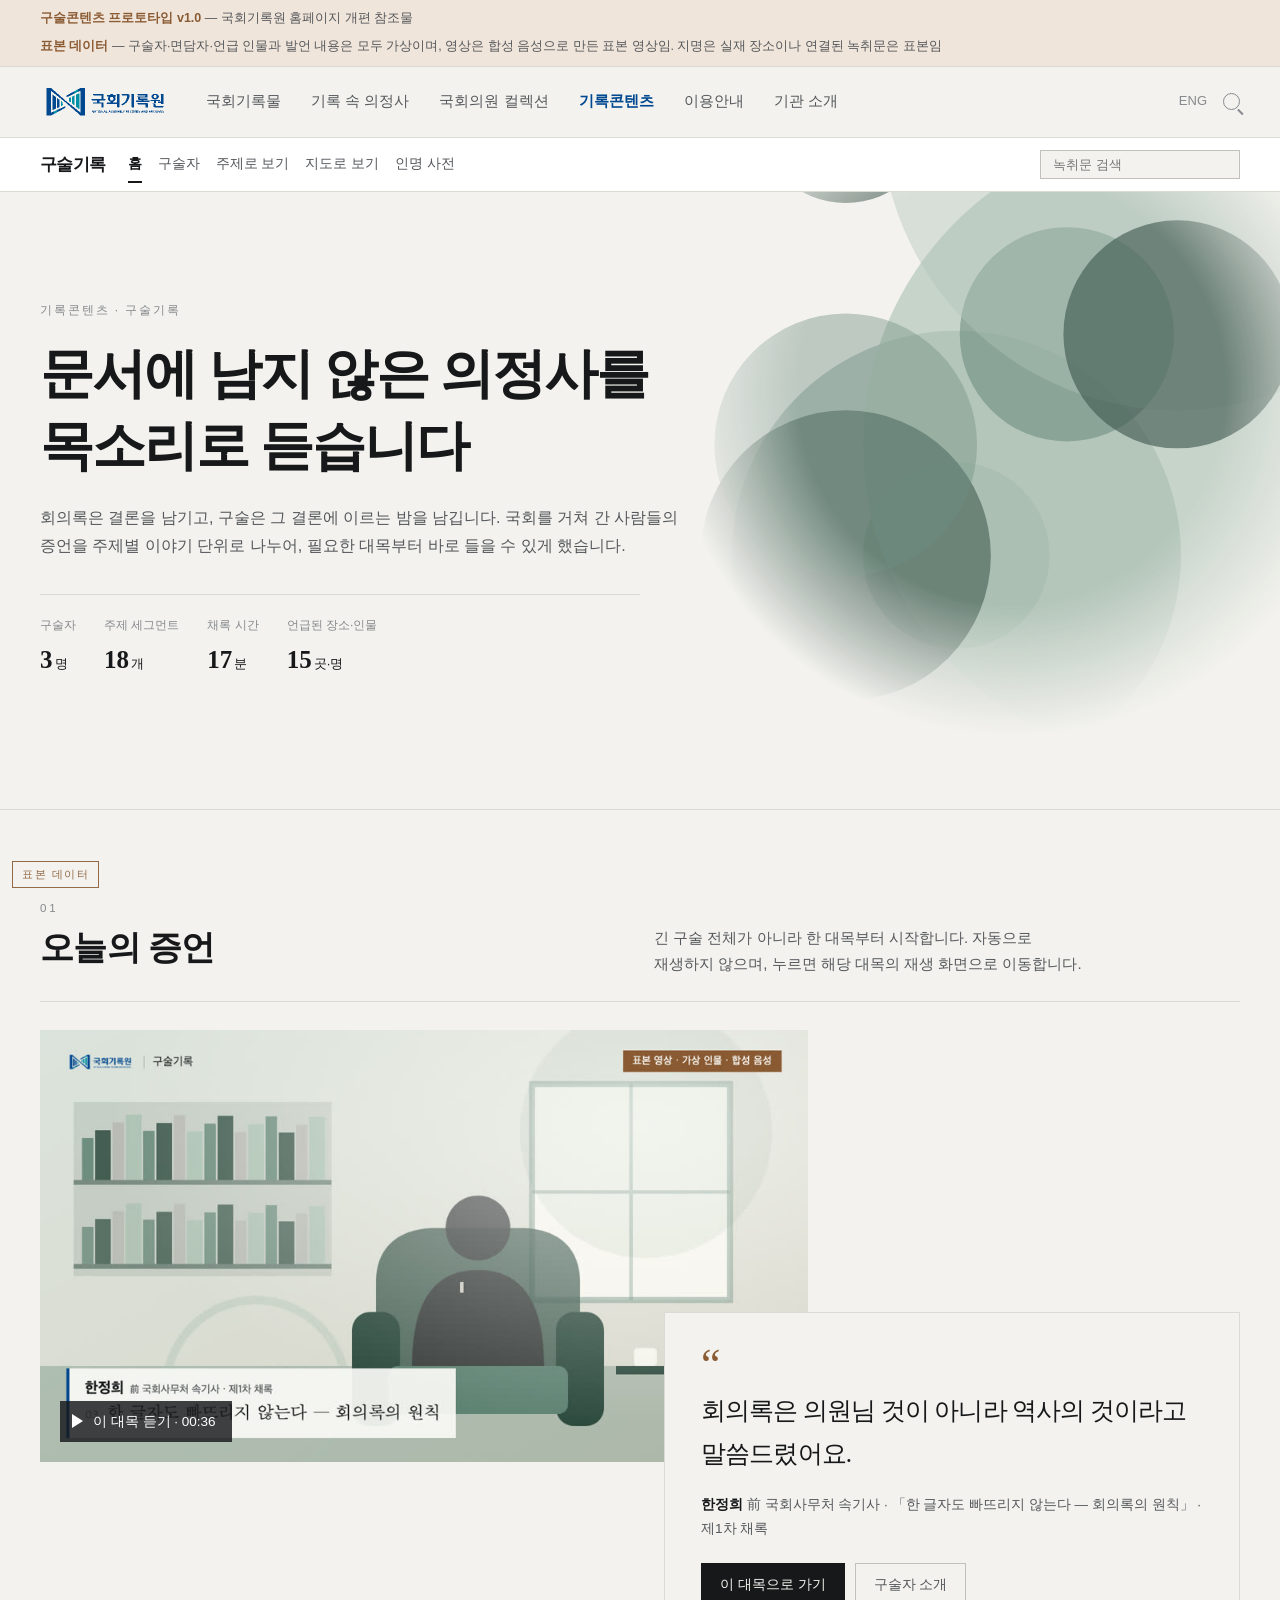
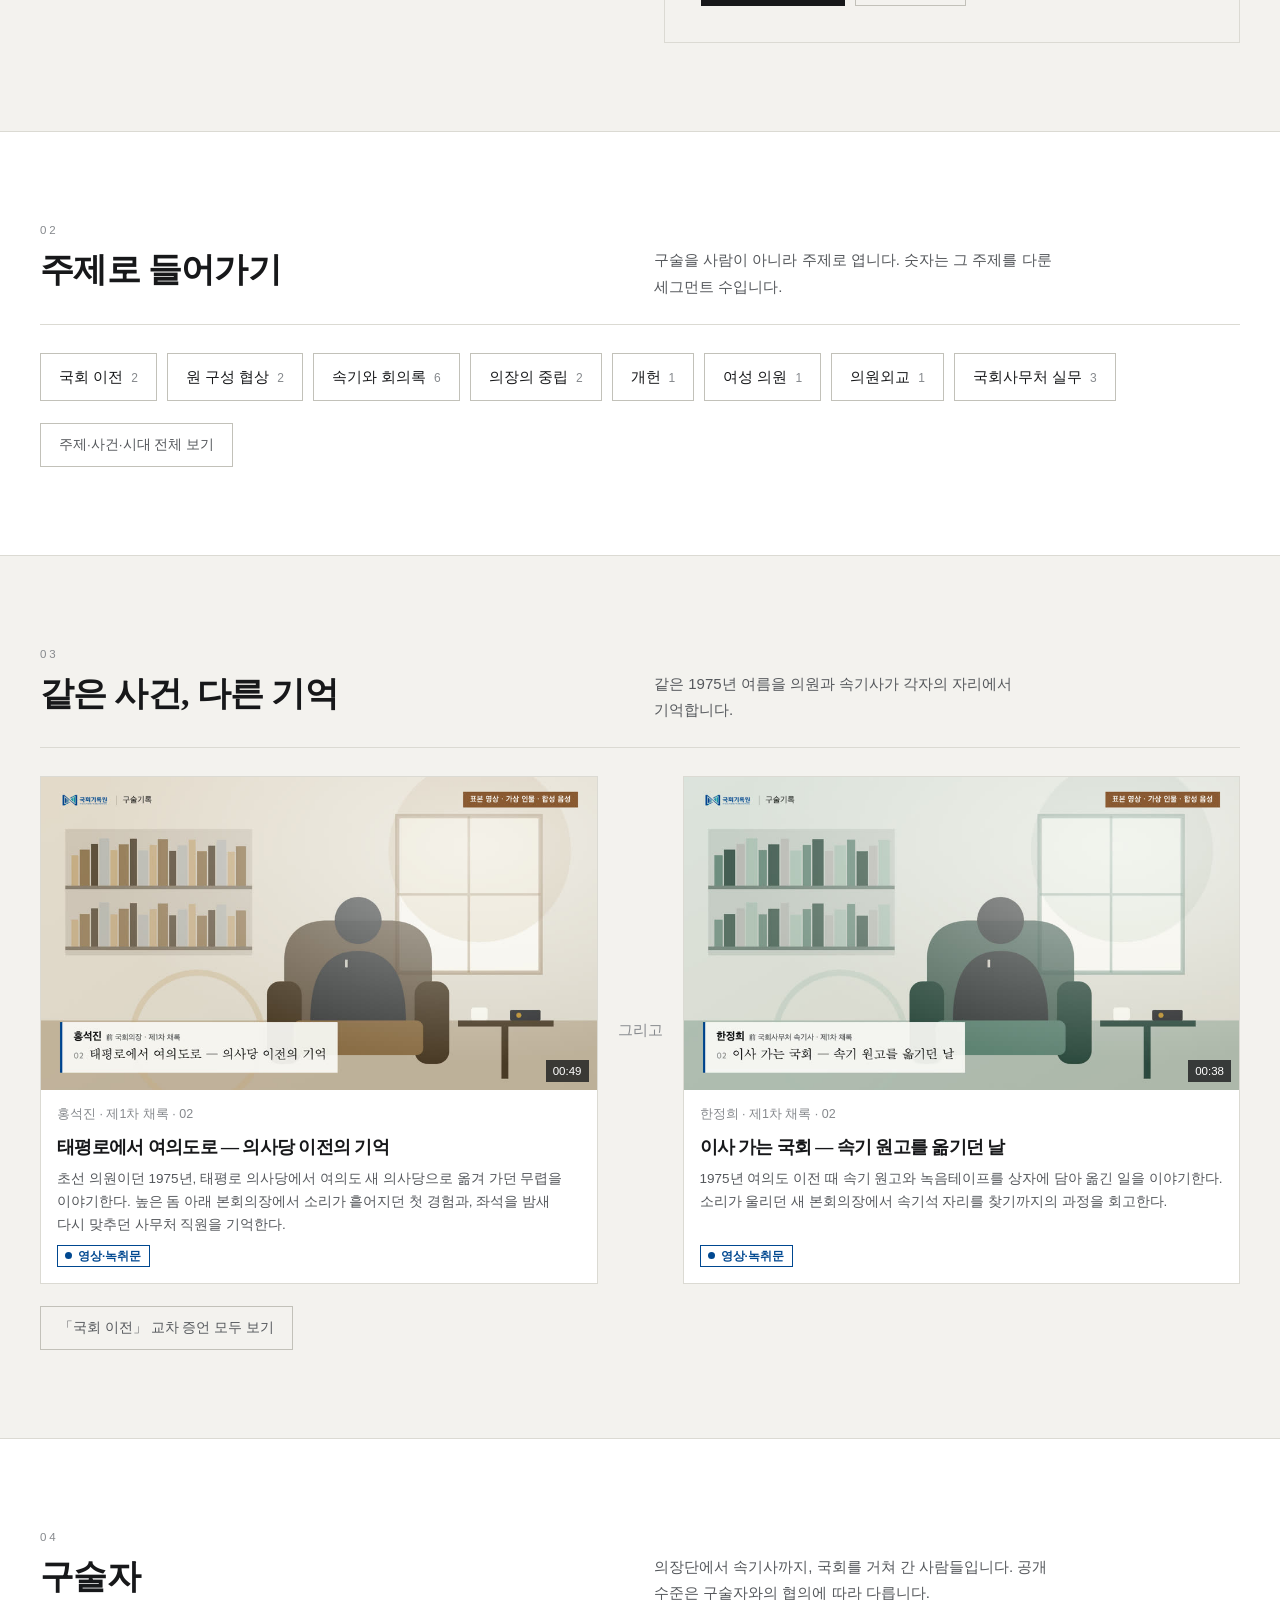
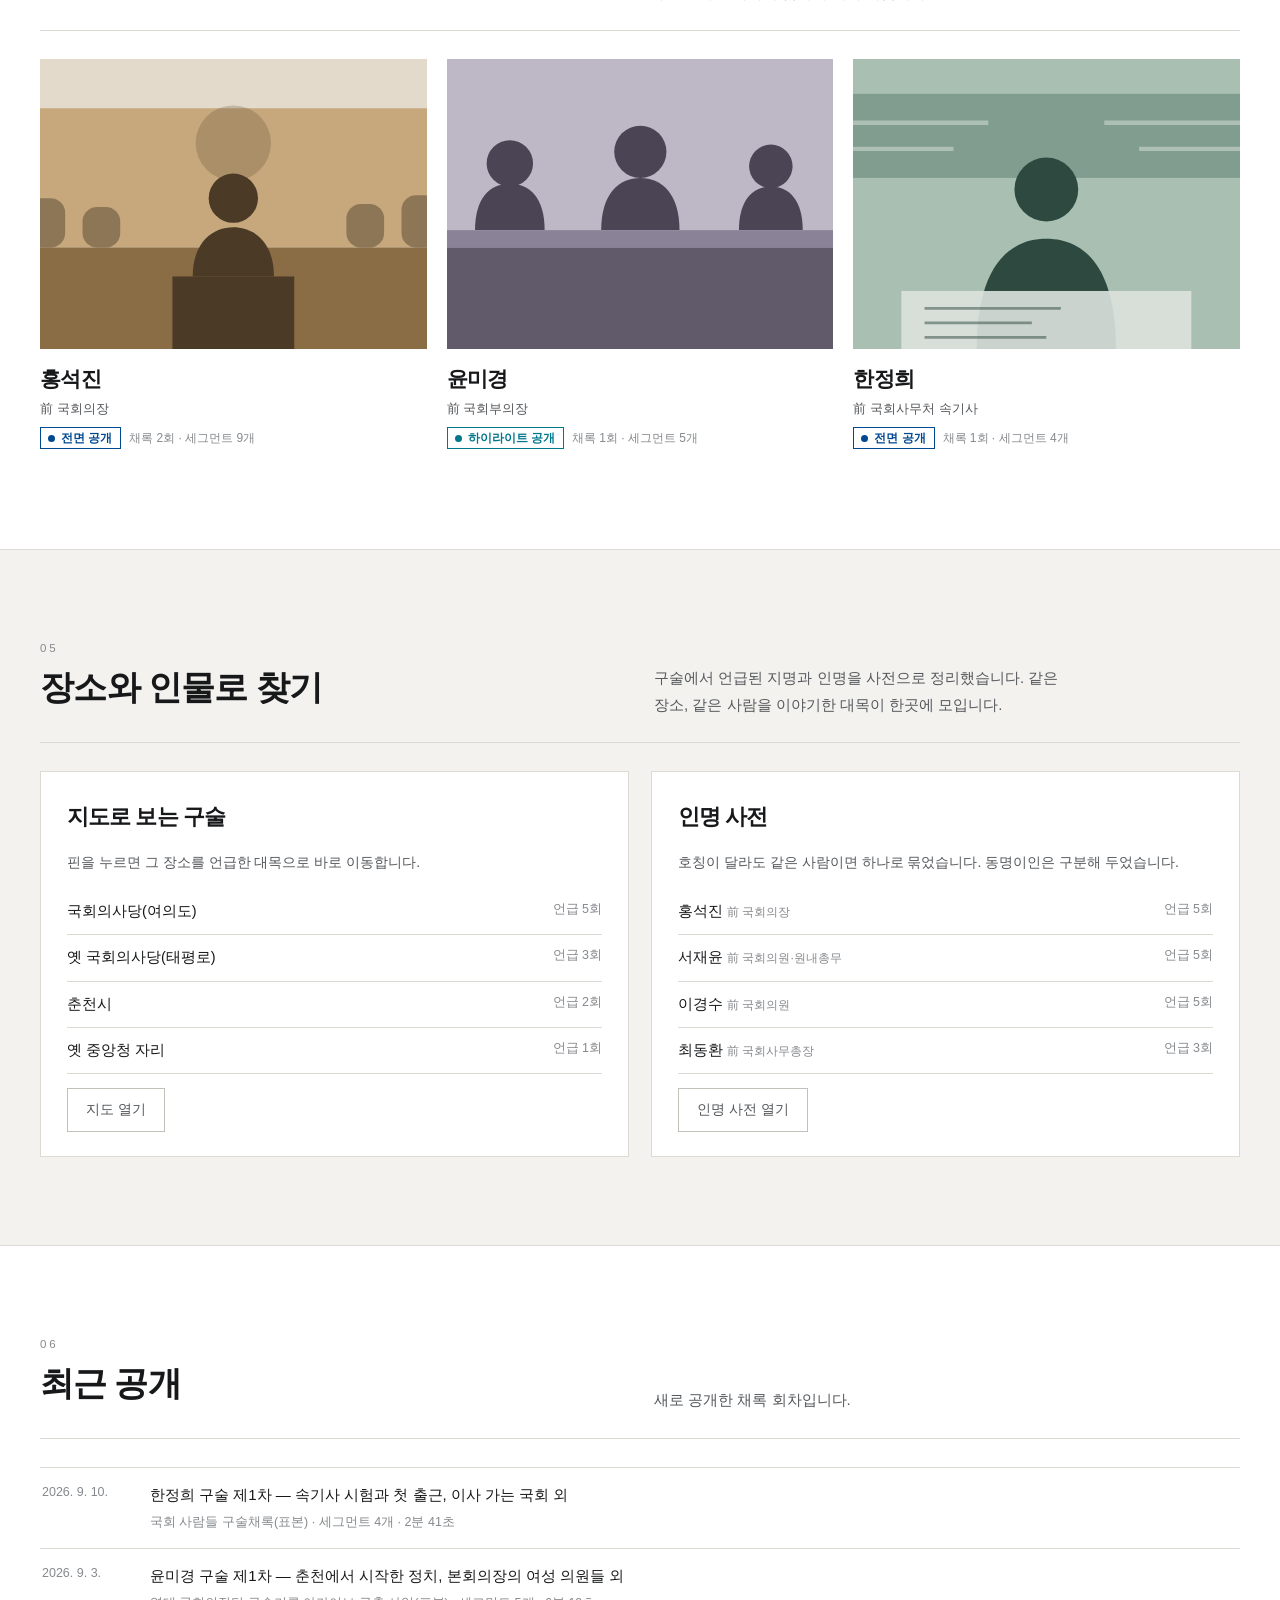
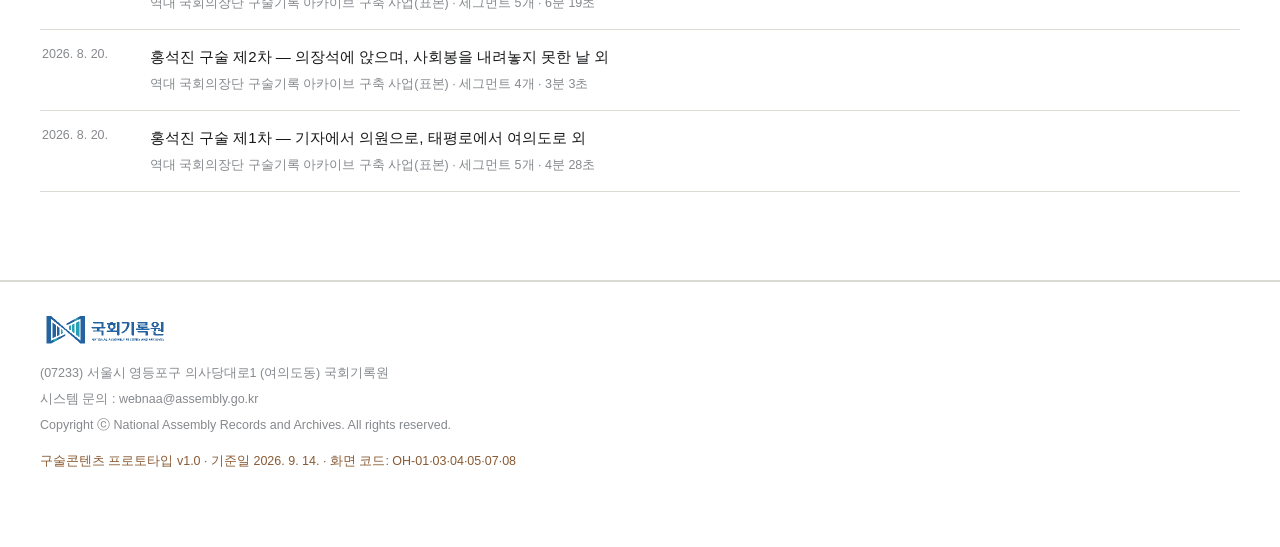
==== index.html @ 632be3e9 "구술기록 서비스 개편 프로토타입 1단계 - OH-01·03·04·05·07·08 화면, 표본 데이터(가상 구술자 3인), 합성 음성 표본 영상 - 지명·인명 사전과 세그먼트 연결," ====
<!doctype html>
<html lang="ko">
<head>
<meta charset="utf-8">
<meta name="viewport" content="width=device-width,initial-scale=1">
<meta name="robots" content="noindex,nofollow,noarchive">
<meta name="googlebot" content="noindex,nofollow">
<title>구술기록 — 국회기록원 (프로토타입)</title>
<meta name="description" content="국회기록원 구술기록 서비스 개편 프로토타입. 주제 세그먼트 단위 재생, 타임코드 동기 녹취문, 지명·인명 사전 연결">
<link rel="icon" href="data:image/svg+xml,%3Csvg xmlns='http://www.w3.org/2000/svg' viewBox='0 0 16 16'%3E%3Ccircle cx='8' cy='8' r='7' fill='%23004890'/%3E%3C/svg%3E">
<link rel="stylesheet" href="assets/app.css">
<script src="config.js"></script>
<script src="assets/app.js" defer></script>
</head>
<body>
<a class="skip" href="#main">본문 바로가기</a>

<div class="notice" id="notice"></div>

<header class="site">
  <div class="wrap">
    <a class="brand" href="#/" aria-label="국회기록원 구술기록 홈"></a>
    <nav class="nav" aria-label="주요 메뉴">
      <div class="m"><button type="button">국회기록물</button>
        <div class="mega"><p class="d">대한민국 의정사의 흐름과 민주주의 발전을 보여주는 국회의 기록유산</p>
          <ul><li><a href="#/">일반문서</a></li><li><a href="#/">국회간행물</a></li><li><a href="#/">국회특별위원회 기록</a></li></ul></div></div>
      <div class="m"><button type="button">기록 속 의정사</button>
        <div class="mega"><p class="d">의회 민주주의 발전과 함께한 국회의 여정</p>
          <ul><li><a href="#/">국회연표</a></li><li><a href="#/">임시의정원</a></li></ul></div></div>
      <div class="m"><button type="button">국회의원 컬렉션</button>
        <div class="mega"><p class="d">한 사람이 남긴 기록으로 읽는 의정활동</p>
          <ul><li><a href="#/">제22대 국회의원</a></li><li><a href="#/">의장단 컬렉션</a></li><li><a href="#/">기록물 기증 안내</a></li></ul></div></div>
      <div class="m"><button type="button" aria-current="true">기록콘텐츠</button>
        <div class="mega"><p class="d">다양한 주제와 유형의 컬렉션으로 살펴보는 의정사</p>
          <ul><li><a href="#/">구술기록<span class="new">개편</span></a></li><li><a href="#/">국회의장 선물</a></li><li><a href="#/">기록물 큐레이션</a></li><li><a href="#/">디지털 전시</a></li></ul></div></div>
      <div class="m"><button type="button">이용안내</button>
        <div class="mega"><p class="d">국회기록의 이용을 위한 열린 기록 서비스</p>
          <ul><li><a href="#/">기록물 열람</a></li><li><a href="#/">기록물 기증</a></li><li><a href="#/">정보공개</a></li></ul></div></div>
      <div class="m"><button type="button">기관 소개</button>
        <div class="mega"><p class="d">대한민국 의정사가 살아 숨쉬는 곳</p>
          <ul><li><a href="#/">기관 소개</a></li><li><a href="#/">소식</a></li></ul></div></div>
    </nav>
    <div class="right"><span>ENG</span><span class="sch" role="img" aria-label="통합검색"></span></div>
  </div>
</header>

<nav class="ohnav" aria-label="구술기록 메뉴">
  <div class="wrap">
    <a class="ohname" href="#/">구술기록</a>
    <ul>
      <li><a href="#/" data-nav="home">홈</a></li>
      <li><a href="#/narrators" data-nav="narrators">구술자</a></li>
      <li><a href="#/explore" data-nav="explore">주제로 보기</a></li>
      <li><a href="#/map" data-nav="map">지도로 보기</a></li>
      <li><a href="#/persons" data-nav="persons">인명 사전</a></li>
      <li class="m-only"><a href="#/search" data-nav="search">검색</a></li>
    </ul>
    <form class="ohsearch" id="topsearch" role="search">
      <label class="sr" for="topq">녹취문 전문검색</label>
      <input id="topq" type="search" placeholder="녹취문 검색" autocomplete="off">
    </form>
  </div>
</nav>

<main id="main" tabindex="-1"><p class="loading">불러오는 중…</p></main>

<footer class="foot" id="foot"></footer>

<div class="sample-mark" aria-hidden="true">표본 데이터</div>
<div class="card-pop" id="pop" role="dialog" aria-modal="false" aria-labelledby="pop-title" hidden></div>
<div class="toast" id="toast" role="status" aria-live="polite"></div>
</body>
</html>
---- assets/app.css ----
/* 구술기록 프로토타입 — 디자인 토큰은 1차 홈페이지 개편 프로토타입(v2.1)과 같은 값을 씀 */
:root{
  --font-sans:"Pretendard","Apple SD Gothic Neo",-apple-system,BlinkMacSystemFont,
    "Malgun Gothic","맑은 고딕","Noto Sans KR","Nanum Gothic","Helvetica Neue",Arial,sans-serif;
  --font-serif:"AppleMyungjo","Apple SD Gothic Neo","Nanum Myeongjo","Batang","바탕",Georgia,serif;
  --paper:#F3F2EE; --surface:#FFFFFF; --surface-2:#E8E7E1;
  --ink:#17181A; --ink-2:#55585C; --ink-3:#86898D;
  --line:#DBDAD3; --line-2:#C2C1B9;
  --ci-navy:#004890; --ci-teal:#0090A8;
  --accent:#004890; --accent-soft:#E4EBF3;
  --copper:#8A5A33; --copper-soft:#F0E5DA;
  --focus:#B8892B;
  --hl:#FFF3C4;
  --lv-full:#004890; --lv-highlight:#00788C; --lv-transcript:#8A5A33; --lv-onsite:#6B6E72;
  --logo-filter:none;
}
:root:not([data-theme="light"]){ color-scheme: light dark; }
@media (prefers-color-scheme: dark){
  :root:not([data-theme="light"]){
    --paper:#141513; --surface:#1B1D1B; --surface-2:#252724;
    --ink:#EDEDE9; --ink-2:#B0B3AF; --ink-3:#838682; --line:#2C2E2B; --line-2:#3E413D;
    --ci-navy:#7FAEDC; --ci-teal:#5FBCCE; --accent:#7FAEDC; --accent-soft:#152131;
    --copper:#C99263; --copper-soft:#2A2018; --focus:#D9AE55; --hl:#3A3316;
    --lv-full:#7FAEDC; --lv-highlight:#5FBCCE; --lv-transcript:#C99263; --lv-onsite:#9A9D99;
    --logo-filter:brightness(1.6) saturate(1.05);
  }
}
:root[data-theme="dark"]{
  --paper:#141513; --surface:#1B1D1B; --surface-2:#252724;
  --ink:#EDEDE9; --ink-2:#B0B3AF; --ink-3:#838682; --line:#2C2E2B; --line-2:#3E413D;
  --ci-navy:#7FAEDC; --ci-teal:#5FBCCE; --accent:#7FAEDC; --accent-soft:#152131;
  --copper:#C99263; --copper-soft:#2A2018; --focus:#D9AE55; --hl:#3A3316;
  --lv-full:#7FAEDC; --lv-highlight:#5FBCCE; --lv-transcript:#C99263; --lv-onsite:#9A9D99;
  --logo-filter:brightness(1.6) saturate(1.05); color-scheme:dark;
}

*{box-sizing:border-box}
html{scroll-padding-top:120px}
body{margin:0; background:var(--paper); color:var(--ink); font-family:var(--font-sans);
  font-size:15px; line-height:1.75; -webkit-font-smoothing:antialiased}
h1,h2,h3,h4{margin:0; text-wrap:balance; font-weight:700; letter-spacing:-.012em; word-break:keep-all}
p,li,dd,dt,figcaption,td,th{word-break:keep-all; overflow-wrap:break-word}
p{margin:0}
ul,ol{margin:0; padding:0; list-style:none}
button{font:inherit; color:inherit; cursor:pointer; background:none; border:none; padding:0; text-align:inherit}
a{color:inherit}
img,video{max-width:100%}
:focus-visible{outline:2px solid var(--focus); outline-offset:3px}
[hidden]{display:none !important}
.serif{font-family:var(--font-serif)}
/* 명조 계열은 기본 자간이 넓어 제목에서 조금 좁힘 */
.hero h1,.sec-head h2,.feature blockquote,.scard h3,.ncard h3,.dhero h1,.block > h2,.seglist .t,.pull p,.shead h1,
.prevnext .t,.card-pop h2,.phead h1,.xhead h2,.tgrid b,.res h3,.pdetail h2,.pcard h2,.phero h1,.finder h3,.ohname{letter-spacing:-.035em}
.play-grid > *, .sinfo > *, .xgrid > *, .mgrid > *{min-width:0}
.tnum{font-variant-numeric:tabular-nums}
.wrap{max-width:1260px; margin:0 auto; padding:0 20px}
.sr{position:absolute; width:1px; height:1px; overflow:hidden; clip:rect(0 0 0 0); white-space:nowrap}
.skip{position:absolute; left:-9999px; top:0; background:var(--ink); color:var(--paper); padding:10px 16px; z-index:100}
.skip:focus{left:10px; top:10px}
svg.viz{display:block; width:100%; height:100%}
.loading{padding:120px 20px; text-align:center; color:var(--ink-3)}

/* ---------- 안내·헤더 ---------- */
.notice{background:var(--copper-soft); border-bottom:1px solid var(--line); font-size:12.5px; color:var(--ink-2)}
.notice .wrap{display:flex; gap:6px 14px; flex-wrap:wrap; padding-top:8px; padding-bottom:8px}
.notice b{color:var(--copper); font-weight:600}
.site{background:var(--paper); border-bottom:1px solid var(--line)}
.site .wrap{display:flex; align-items:center; gap:12px 34px; flex-wrap:wrap; padding-top:12px; padding-bottom:10px}
.brand{display:block; width:112px; height:33px; flex:none; background:url("logo.png") no-repeat left center / contain; filter:var(--logo-filter)}
.nav{display:flex; gap:18px; font-size:14px; color:var(--ink-2); align-items:center; width:100%; overflow-x:auto;
  scrollbar-width:none; order:3}
.nav::-webkit-scrollbar{display:none}
.nav > .m{position:relative}
.nav > .m > button{padding:6px 0; white-space:nowrap; border-bottom:2px solid transparent}
.nav > .m > button[aria-current="true"]{color:var(--ci-navy); font-weight:600; border-bottom-color:var(--ci-navy)}
.mega{display:none}
.mega .new{font-size:10px; color:var(--ci-teal); border:1px solid var(--ci-teal); padding:0 5px; margin-left:6px}
.site .right{display:none}

.ohnav{background:var(--surface); border-bottom:1px solid var(--line); position:sticky; top:0; z-index:40}
.ohnav .wrap{display:flex; align-items:center; gap:10px 22px; padding-top:8px; padding-bottom:8px}
.ohnav ul{min-width:0}
.ohname{font-family:var(--font-serif); font-weight:700; font-size:17px; text-decoration:none}
.ohnav ul{display:flex; gap:16px; font-size:13.5px; color:var(--ink-2); overflow-x:auto; scrollbar-width:none; flex:1 1 auto}
.ohnav ul::-webkit-scrollbar{display:none}
.ohnav ul a{text-decoration:none; white-space:nowrap; padding:6px 0; display:block; border-bottom:2px solid transparent}
.ohnav ul a:hover{color:var(--ink)}
.ohnav ul a[aria-current="page"]{color:var(--ink); font-weight:600; border-bottom-color:var(--ink)}
.ohsearch input{border:1px solid var(--line-2); background:var(--paper); color:var(--ink); padding:6px 12px; font-size:13px; width:100%; min-width:0}
.ohsearch{display:none}

@media (min-width:768px){
  .wrap{padding:0 30px}
  .ohsearch{display:block; flex:0 0 200px}
  .ohnav .m-only{display:none}
}
@media (min-width:1024px){
  .site .wrap{flex-wrap:nowrap; height:70px; padding-top:0; padding-bottom:0}
  .brand{width:132px; height:39px}
  .nav{order:0; width:auto; overflow:visible; gap:30px; font-size:15px}
  .nav > .m > button{padding:24px 0}
  .nav > .m > button:hover, .nav > .m:focus-within > button{color:var(--ci-navy)}
  .mega{display:block; position:absolute; left:50%; transform:translateX(-50%); top:100%; min-width:230px;
    background:var(--surface); border:1px solid var(--line); box-shadow:0 12px 28px -18px rgba(0,0,0,.35);
    padding:18px 22px 20px; opacity:0; visibility:hidden; transition:opacity .14s; z-index:50}
  .nav > .m:hover .mega, .nav > .m:focus-within .mega{opacity:1; visibility:visible}
  .mega .d{font-size:12px; color:var(--ink-3); line-height:1.6; padding-bottom:12px; margin-bottom:12px;
    border-bottom:1px solid var(--line); max-width:26ch}
  .mega ul{display:flex; flex-direction:column; gap:9px}
  .mega a{font-size:13.5px; color:var(--ink-2); text-decoration:none; white-space:nowrap}
  .mega a:hover{color:var(--ci-navy); text-decoration:underline; text-underline-offset:3px}
  .site .right{display:flex; margin-left:auto; font-size:13px; color:var(--ink-3); gap:16px; align-items:center}
  .site .right .sch{width:17px; height:17px; display:block; border:1.7px solid var(--ink-3); border-radius:50%; position:relative}
  .site .right .sch::after{content:""; position:absolute; right:-5px; bottom:-3px; width:7px; height:1.7px; background:var(--ink-3); transform:rotate(45deg)}
}

.sample-mark{position:fixed; left:12px; bottom:12px; z-index:60; font-size:11px; letter-spacing:.14em;
  color:var(--copper); border:1px solid var(--copper); background:var(--paper); padding:3px 9px; opacity:.9; pointer-events:none}

/* ---------- 공통 조각 ---------- */
.crumb{font-size:12.5px; color:var(--ink-3); padding:18px 0 0; display:flex; flex-wrap:wrap; gap:4px 8px}
.crumb a{text-decoration:none} .crumb a:hover{text-decoration:underline; color:var(--ink)}
.crumb span[aria-hidden]{color:var(--line-2)}
.kicker{font-size:12px; letter-spacing:.16em; color:var(--ink-3)}
.lvl{display:inline-flex; align-items:center; gap:6px; font-size:11.5px; font-weight:600; padding:1px 8px 1px 7px;
  border:1px solid currentColor; white-space:nowrap; line-height:1.6}
.lvl::before{content:""; width:7px; height:7px; border-radius:50%; background:currentColor}
.lvl.full{color:var(--lv-full)} .lvl.highlight{color:var(--lv-highlight)}
.lvl.transcript_only{color:var(--lv-transcript)} .lvl.onsite{color:var(--lv-onsite)}
.tag{display:inline-block; font-size:12px; border:1px solid var(--line-2); color:var(--ink-2); padding:2px 9px;
  text-decoration:none; white-space:nowrap; background:transparent}
a.tag:hover, button.tag:hover{border-color:var(--ink); color:var(--ink)}
.tag.ev{border-style:dashed}
.tags{display:flex; flex-wrap:wrap; gap:6px}
.btn{display:inline-flex; align-items:center; gap:8px; border:1px solid var(--line-2); padding:9px 18px; font-size:13.5px;
  color:var(--ink-2); text-decoration:none; background:transparent}
.btn:hover{border-color:var(--ink); color:var(--ink)}
.btn.primary{background:var(--ink); color:var(--paper); border-color:var(--ink)}
.btn.primary:hover{opacity:.88; color:var(--paper)}
.btn[disabled], .btn[aria-disabled="true"]{opacity:.45; cursor:not-allowed}
.sec{padding:56px 0; border-bottom:1px solid var(--line)}
.sec.alt{background:var(--surface)}
.sec-head{display:grid; gap:14px; padding-bottom:24px; margin-bottom:28px; border-bottom:1px solid var(--line)}
.sec-head .no{font-size:11.5px; letter-spacing:.24em; color:var(--ink-3)}
.sec-head h2{font-family:var(--font-serif); font-size:clamp(24px,3vw,34px); letter-spacing:-.02em}
.sec-head .d{color:var(--ink-2); max-width:52ch}
@media (min-width:1024px){
  .sec{padding:88px 0}
  .sec-head{grid-template-columns:minmax(0,1fr) minmax(0,1.05fr); gap:56px; align-items:end}
}
.muted{color:var(--ink-3)}
.note{font-size:12px; color:var(--ink-3); line-height:1.7}
.empty{padding:40px 0; color:var(--ink-3)}
.pair-cols{display:grid; gap:18px}
@media (min-width:768px){ .pair-cols{grid-template-columns:repeat(auto-fit,minmax(260px,1fr))} }

/* 세그먼트 카드 */
.scard{position:relative; display:flex; flex-direction:column; background:var(--surface); border:1px solid var(--line)}
.scard .th{aspect-ratio:16/9; overflow:hidden; background:var(--surface-2); position:relative}
.scard .th img{display:block; width:100%; height:100%; object-fit:cover}
.scard .th .dur{position:absolute; right:8px; bottom:8px; background:rgba(23,24,26,.78); color:#fff; font-size:11.5px; padding:1px 7px}
.scard .bd{padding:14px 16px 16px; display:flex; flex-direction:column; gap:8px; flex:1}
.scard .who{font-size:12.5px; color:var(--ink-3)}
.scard h3{font-family:var(--font-serif); font-size:18px; line-height:1.45}
.scard h3 a{text-decoration:none}
.scard h3 a::after{content:""; position:absolute; inset:0}
.scard:hover h3{text-decoration:underline; text-underline-offset:4px; text-decoration-thickness:1px}
.scard .sum{font-size:13.5px; color:var(--ink-2); line-height:1.7}
.scard .ft{margin-top:auto; display:flex; gap:8px; align-items:center; flex-wrap:wrap; font-size:12px; color:var(--ink-3)}
.scard .snip{font-size:13.5px; color:var(--ink-2); border-left:2px solid var(--line-2); padding-left:12px}
.scard .snip mark, .res mark{background:var(--hl); color:inherit; padding:0 1px}

/* 구술자 카드 */
.ncard{position:relative; display:block; text-decoration:none}
.ncard .ph{aspect-ratio:4/3; overflow:hidden; background:var(--surface-2)}
.ncard h3{font-family:var(--font-serif); font-size:21px; margin-top:12px}
.ncard .pos{font-size:13px; color:var(--ink-2)}
.ncard .meta{font-size:12px; color:var(--ink-3); margin-top:6px; display:flex; gap:8px; flex-wrap:wrap; align-items:center}
.ncard:hover h3{text-decoration:underline; text-underline-offset:4px; text-decoration-thickness:1px}
.hscroll{display:grid; grid-auto-flow:column; grid-auto-columns:minmax(240px,78%); gap:20px; overflow-x:auto;
  padding-bottom:12px; scroll-snap-type:x mandatory}
.hscroll > *{scroll-snap-align:start}
@media (min-width:768px){ .hscroll{grid-auto-columns:minmax(260px,1fr)} }

/* ---------- OH-01 홈 ---------- */
.hero{position:relative; overflow:hidden; border-bottom:1px solid var(--line)}
.hero .art{position:absolute; right:-30%; bottom:-35%; width:95%; aspect-ratio:1/1; opacity:.5; pointer-events:none;
  -webkit-mask-image:radial-gradient(closest-side,#000 62%,transparent 100%); mask-image:radial-gradient(closest-side,#000 62%,transparent 100%)}
.hero .wrap{position:relative; padding-top:64px; padding-bottom:64px}
.hero h1{font-family:var(--font-serif); font-size:clamp(30px,4.4vw,54px); line-height:1.32; margin-top:18px}
.hero .lede{margin-top:22px; color:var(--ink-2); font-size:16px; max-width:40em}
.hero .figs{display:flex; gap:28px; flex-wrap:wrap; margin-top:34px; padding-top:20px; border-top:1px solid var(--line); max-width:40em}
.hero .figs dt{font-size:12px; color:var(--ink-3)}
.hero .figs dd{margin:2px 0 0; font-family:var(--font-serif); font-size:25px; font-weight:600}
.hero .figs dd small{font-family:var(--font-sans); font-size:13px; font-weight:400; margin-left:2px}
@media (min-width:1024px){
  .hero .art{right:-6%; top:-24%; bottom:auto; width:54%; opacity:.9}
  .hero .wrap{padding-top:108px; padding-bottom:112px}
  .hero .txt{max-width:min(56%,640px)}
}

.feature{position:relative}
.feature .visual{position:relative; aspect-ratio:16/9; overflow:hidden; background:var(--surface-2); display:block}
.feature .visual img{width:100%; height:100%; object-fit:cover; display:block}
.feature .visual .play{position:absolute; left:20px; bottom:20px; display:flex; align-items:center; gap:10px;
  background:rgba(23,24,26,.82); color:#fff; padding:9px 16px 9px 12px; font-size:13.5px}
.feature .visual .play i{width:0; height:0; border-left:11px solid #fff; border-top:7px solid transparent; border-bottom:7px solid transparent}
.feature .panel{position:relative; z-index:2; background:var(--paper); border:1px solid var(--line); padding:26px 24px 28px; margin:-40px 12px 0}
.sec.alt .feature .panel{background:var(--surface)}
.feature blockquote{margin:0; font-family:var(--font-serif); font-size:clamp(19px,2.2vw,25px); line-height:1.7}
.feature blockquote::before{content:"“"; display:block; font-size:44px; line-height:.8; color:var(--copper); margin-bottom:8px}
.feature .src{margin-top:18px; font-size:13.5px; color:var(--ink-2)}
.feature .src b{color:var(--ink)}
.feature .acts{margin-top:22px; display:flex; gap:10px; flex-wrap:wrap}
@media (min-width:1024px){
  .feature .visual{width:64%}
  .feature .panel{width:48%; margin:-150px 0 0 auto; padding:34px 36px 36px}
}

.chips{display:flex; flex-wrap:wrap; gap:10px}
.chip{display:inline-flex; align-items:baseline; gap:8px; border:1px solid var(--line-2); padding:10px 18px; font-size:15px;
  text-decoration:none; background:var(--surface)}
.chip small{font-size:12px; color:var(--ink-3)}
.chip:hover{border-color:var(--ink)}

.cross{display:grid; gap:20px}
.cross .vs{font-family:var(--font-serif); font-size:15px; color:var(--ink-3); text-align:center; align-self:center}
@media (min-width:900px){ .cross{grid-template-columns:1fr auto 1fr} }

.finders{display:grid; gap:22px}
@media (min-width:900px){ .finders{grid-template-columns:1fr 1fr} }
.finder{border:1px solid var(--line); background:var(--surface); padding:26px 26px 24px; display:flex; flex-direction:column; gap:14px}
.finder h3{font-family:var(--font-serif); font-size:22px}
.finder p{color:var(--ink-2); font-size:14px}
.finder ul{display:flex; flex-direction:column}
.finder li a{display:flex; justify-content:space-between; gap:12px; padding:10px 0; border-bottom:1px solid var(--line); text-decoration:none; font-size:14.5px}
.finder li a:hover span:first-child{text-decoration:underline; text-underline-offset:3px}
.finder li a span:last-child{color:var(--ink-3); font-size:12.5px; white-space:nowrap}
.finder .go{align-self:flex-start}

.recent li a{display:grid; grid-template-columns:92px 1fr; gap:4px 16px; padding:14px 2px; border-bottom:1px solid var(--line); text-decoration:none}
.recent li:first-child a{border-top:1px solid var(--line)}
.recent .d{font-size:12.5px; color:var(--ink-3)}
.recent .t{font-size:15px}
.recent .s{grid-column:2; font-size:12.5px; color:var(--ink-3)}
.recent li a:hover .t{text-decoration:underline; text-underline-offset:3px}

/* ---------- OH-03 구술자 ---------- */
.dhero{background:var(--surface); border-bottom:1px solid var(--line)}
.dhero .band{display:grid; grid-template-columns:1fr; gap:2px; aspect-ratio:16/9; max-height:420px; overflow:hidden; background:var(--line)}
.dhero .band > *{overflow:hidden; background:var(--surface-2); min-height:0}
.dhero .band img{width:100%; height:100%; object-fit:cover; display:block}
.dhero .band > :nth-child(n+2){display:none}
.dhero .cap{font-size:11.5px; color:var(--ink-3); padding-top:9px}
.dhero .top{padding:26px 0 36px}
.dhero h1{font-family:var(--font-serif); font-size:clamp(32px,4.6vw,50px); margin-top:10px}
.dhero h1 small{font-size:.45em; color:var(--ink-3); font-weight:400; margin-left:10px}
.dhero .oneline{margin-top:8px; color:var(--ink-2); display:flex; gap:10px; flex-wrap:wrap; align-items:center}
.dhero .rec{margin-top:22px; display:grid; gap:10px 28px; grid-template-columns:repeat(auto-fit,minmax(180px,1fr)); max-width:860px}
.dhero .rec div{border-top:1px solid var(--line); padding-top:8px}
.dhero .rec dt{font-size:11.5px; color:var(--ink-3)}
.dhero .rec dd{margin:2px 0 0; font-size:13.5px}
.share{display:flex; gap:8px; margin-top:22px; flex-wrap:wrap}
@media (min-width:768px){
  .dhero .band{grid-template-columns:2fr 1fr 1fr; aspect-ratio:21/7}
  .dhero .band > :nth-child(n+2){display:block}
}

.article{max-width:1260px; margin:0 auto; padding:0 20px 80px}
@media (min-width:768px){ .article{padding:0 30px 96px} }
.col{max-width:38em}
.bio{margin-top:48px; font-size:17px; line-height:1.95}
.bio p + p{margin-top:18px}
.pull{margin:34px 0 0; padding:0 0 0 22px; border-left:2px solid var(--accent); max-width:38em}
.pull p{font-family:var(--font-serif); font-size:20px; line-height:1.8}
.pull cite{display:block; font-style:normal; font-size:12.5px; color:var(--ink-3); margin-top:10px}
.pull cite a{color:var(--accent)}
.block{margin-top:60px; padding-top:34px; border-top:1px solid var(--line)}
.block > h2{font-family:var(--font-serif); font-size:24px}
.block > .d{color:var(--ink-2); margin-top:8px; max-width:48em; font-size:14.5px}
.sesh{margin-top:30px}
.sesh h3{font-size:15px; display:flex; flex-wrap:wrap; gap:4px 14px; align-items:baseline; padding-bottom:12px; border-bottom:1px solid var(--ink)}
.sesh h3 span{font-weight:400; font-size:12.5px; color:var(--ink-3)}
.seglist li{border-bottom:1px solid var(--line)}
.seglist a{display:grid; grid-template-columns:34px minmax(0,1fr); gap:4px 14px; padding:16px 4px; text-decoration:none}
.seglist .n{font-size:12px; color:var(--ink-3); font-variant-numeric:tabular-nums; padding-top:3px}
.seglist .t{font-family:var(--font-serif); font-size:17.5px}
.seglist .m{grid-column:2; display:flex; flex-wrap:wrap; gap:6px 10px; align-items:center; font-size:12px; color:var(--ink-3)}
.seglist a:hover{background:var(--accent-soft)}
.seglist a:hover .t{text-decoration:underline; text-underline-offset:4px}
.rel{display:grid; gap:14px; margin-top:22px}
@media (min-width:768px){ .rel{grid-template-columns:repeat(auto-fit,minmax(240px,1fr))} }
.rel > div{border:1px solid var(--line); background:var(--surface); padding:16px 18px}
.rel .ty{font-size:11.5px; color:var(--ink-3); letter-spacing:.06em}
.rel b{display:block; font-weight:600; margin-top:4px}
.rel p{font-size:12.5px; color:var(--ink-3); margin-top:6px}
.guide{margin-top:18px; border:1px solid var(--line); border-left:2px solid var(--copper); background:var(--surface); padding:20px 22px; max-width:48em}
.guide ol{list-style:decimal; padding-left:20px; margin-top:10px; font-size:14px; color:var(--ink-2)}
.guide ol li + li{margin-top:4px}

/* ---------- OH-04 세그먼트 재생 ---------- */
.shead{padding:10px 0 22px}
.shead h1{font-family:var(--font-serif); font-size:clamp(25px,3.4vw,38px); line-height:1.35; margin-top:10px}
.shead .meta{margin-top:12px; display:flex; flex-wrap:wrap; gap:6px 14px; align-items:center; font-size:13px; color:var(--ink-2)}
.shead .meta a{color:var(--accent)}
.play-grid{display:grid; gap:22px; align-items:start}
.player{position:sticky; top:46px; z-index:20; background:var(--paper); padding-bottom:10px}
.vbox{position:relative; background:#111; aspect-ratio:16/9}
.vbox video{display:block; width:100%; height:100%; background:#111}
.vend{position:absolute; inset:0; background:rgba(20,21,19,.86); color:#EDEDE9; display:flex; flex-direction:column;
  align-items:center; justify-content:center; gap:14px; text-align:center; padding:20px}
.vend p{font-size:14px; opacity:.85}
.vend .row{display:flex; gap:10px; flex-wrap:wrap; justify-content:center}
.vend .btn{color:#EDEDE9; border-color:rgba(255,255,255,.45)}
.vend .btn:hover{border-color:#fff; color:#fff}
.noplay{aspect-ratio:16/9; position:relative; overflow:hidden; background:var(--surface-2); display:flex; align-items:flex-end}
.noplay img{position:absolute; inset:0; width:100%; height:100%; object-fit:cover; filter:grayscale(1); opacity:.35}
.noplay .msg{position:relative; margin:16px; background:var(--surface); border:1px solid var(--line); padding:16px 18px; max-width:30em}
.noplay .msg b{display:block; margin-bottom:4px}
.noplay .msg p{font-size:13px; color:var(--ink-2)}
.timeline{margin-top:10px}
.timeline .lb{display:flex; justify-content:space-between; gap:10px; font-size:11.5px; color:var(--ink-3); margin-bottom:5px}
.tl-bar{position:relative; display:flex; height:22px; gap:2px}
.tl-bar a, .tl-bar span.b{position:relative; display:block; height:100%; background:var(--surface-2); border:1px solid var(--line); min-width:4px}
.tl-bar a:hover{background:var(--line-2)}
.tl-bar .cur{background:var(--accent); border-color:var(--accent); opacity:.28}
.tl-bar .cur + .mk, .tl-bar .mk{z-index:1}
.tl-bar .off{background:repeating-linear-gradient(45deg,var(--surface-2) 0 4px,var(--paper) 4px 8px)}
.tl-bar .ph{position:absolute; top:-3px; bottom:-3px; width:2px; background:var(--copper); left:0; pointer-events:none}
.tl-bar .mk{position:absolute; bottom:1px; width:5px; height:5px; border-radius:50%; background:var(--copper); transform:translateX(-50%); pointer-events:none}
.pctl{display:flex; flex-wrap:wrap; gap:8px 16px; margin-top:10px; font-size:12.5px; color:var(--ink-2); align-items:center}
.pctl label{display:inline-flex; gap:6px; align-items:center; cursor:pointer}

.tx{background:var(--surface); border:1px solid var(--line)}
.tx .txh{display:flex; flex-wrap:wrap; gap:8px 16px; align-items:center; justify-content:space-between; padding:12px 16px; border-bottom:1px solid var(--line)}
.tx .txh h2{font-size:15px}
.tx .txh .opts{display:flex; gap:14px; font-size:12.5px; color:var(--ink-2); flex-wrap:wrap}
.tx .txh label{display:inline-flex; gap:6px; align-items:center; cursor:pointer}
.tx .body{padding:6px 0}
.tx .pa{display:grid; grid-template-columns:62px minmax(0,1fr); gap:2px 12px; padding:12px 16px; border-left:3px solid transparent; cursor:pointer}
.tx .pa:hover{background:var(--paper)}
.tx .pa.now{background:var(--accent-soft); border-left-color:var(--accent)}
.tx.static .pa{cursor:default}
.tx.static .pa:hover{background:none}
.tx .tcb{grid-row:1 / span 2; font-size:11.5px; color:var(--accent); font-variant-numeric:tabular-nums; padding-top:2px; text-align:left; align-self:start}
.tx .pa .who{grid-column:2}
.tx .tcb:hover{text-decoration:underline}
.tx.static .tcb{color:var(--ink-3); cursor:default}
.tx .who{font-size:12px; color:var(--ink-3)}
.tx .pa.ivw .txt{color:var(--ink-2)}
.tx .pa.nar .who{color:var(--ink); font-weight:600}
.tx .txt{grid-column:2; font-size:15.5px; line-height:1.85}
.ent{display:inline; border-bottom:1.5px dotted currentColor; padding:0; font:inherit; line-height:inherit; cursor:pointer}
.ent.place{color:var(--ci-teal)} .ent.person{color:var(--copper)}
.ent:hover{border-bottom-style:solid}
.ent::after{font-size:9px; vertical-align:super; margin-left:1px; opacity:.8}
.ent.place::after{content:"장소"} .ent.person::after{content:"인물"}
.ents-off .ent{color:inherit; border-bottom:none; cursor:inherit}
.ents-off .ent::after{content:none}
.legend{display:flex; gap:14px; font-size:11.5px; color:var(--ink-3)}
.legend i{font-style:normal; border-bottom:1.5px dotted; margin-right:3px}
.legend .pl i{color:var(--ci-teal)} .legend .ps i{color:var(--copper)}
@media (min-width:1024px){
  .play-grid{grid-template-columns:minmax(0,1.12fr) minmax(0,1fr); gap:30px}
  .player{top:58px}
  .tx .body{max-height:calc(100vh - 230px); overflow-y:auto; min-height:360px}
}

.sinfo{display:grid; gap:30px; margin-top:44px}
@media (min-width:1024px){ .sinfo{grid-template-columns:minmax(0,1.12fr) minmax(0,1fr); gap:30px} }
.sinfo h2{font-size:15px; margin-bottom:12px}
.sinfo .sum{font-size:15.5px; line-height:1.9; color:var(--ink-2)}
.kv{display:grid; grid-template-columns:72px 1fr; gap:10px 14px; margin-top:20px; font-size:13.5px}
.kv dt{color:var(--ink-3); font-size:12.5px; padding-top:3px}
.kv dd{margin:0}
.ents-list{display:flex; flex-wrap:wrap; gap:6px}
.ents-list button{font-size:12.5px; border:1px solid var(--line-2); padding:2px 10px}
.ents-list button.place{color:var(--ci-teal)} .ents-list button.person{color:var(--copper)}
.ents-list button:hover{border-color:currentColor}
.box{border:1px solid var(--line); background:var(--surface); padding:18px 20px}
.box + .box{margin-top:14px}
.cite{font-size:13px; line-height:1.8; color:var(--ink-2); background:var(--paper); border:1px solid var(--line); padding:12px 14px; overflow-wrap:anywhere}
.dl li{display:flex; justify-content:space-between; gap:12px; align-items:center; padding:9px 0; border-bottom:1px solid var(--line); font-size:13.5px}
.dl li:last-child{border-bottom:none}
.dl .why{font-size:12px; color:var(--ink-3)}
.prevnext{display:grid; gap:12px; margin-top:34px}
@media (min-width:768px){ .prevnext{grid-template-columns:1fr 1fr} }
.prevnext a{display:block; border:1px solid var(--line); padding:14px 18px; text-decoration:none; background:var(--surface)}
.prevnext a:hover{border-color:var(--ink)}
.prevnext .d{font-size:12px; color:var(--ink-3)}
.prevnext .t{font-family:var(--font-serif); font-size:16px; margin-top:2px}
.prevnext .nx{text-align:right}

/* 사전 카드(팝오버) */
.card-pop{position:fixed; z-index:80; background:var(--surface); border:1px solid var(--line-2);
  box-shadow:0 18px 40px -20px rgba(0,0,0,.45); left:0; right:0; bottom:0; max-height:78vh; overflow-y:auto; padding:18px 20px 22px}
@media (min-width:768px){ .card-pop{left:auto; right:auto; bottom:auto; width:380px; max-height:70vh} }
.card-pop .hd{display:flex; justify-content:space-between; gap:10px; align-items:flex-start}
.card-pop .ty{font-size:11.5px; letter-spacing:.08em}
.card-pop .ty.place{color:var(--ci-teal)} .card-pop .ty.person{color:var(--copper)}
.card-pop h2{font-family:var(--font-serif); font-size:21px; margin-top:4px}
.card-pop .x{font-size:20px; line-height:1; color:var(--ink-3); padding:2px 6px}
.card-pop .x:hover{color:var(--ink)}
.card-pop .dis{font-size:12.5px; color:var(--ink-3)}
.card-pop .desc{font-size:13.5px; color:var(--ink-2); margin-top:10px}
.card-pop .mini{margin-top:12px; aspect-ratio:16/9; background:var(--surface-2); border:1px solid var(--line)}
.card-pop .coord{margin-top:10px; font-size:12px; color:var(--ink-3)}
.card-pop h3{font-size:13px; margin-top:16px; padding-top:12px; border-top:1px solid var(--line)}
.card-pop ul{margin-top:6px}
.card-pop li a{display:block; padding:7px 0; text-decoration:none; font-size:13.5px; border-bottom:1px solid var(--line)}
.card-pop li a span{display:block; font-size:12px; color:var(--ink-3)}
.card-pop li a:hover{color:var(--accent)}
.card-pop .acts{display:flex; gap:8px; flex-wrap:wrap; margin-top:14px}

.toast{position:fixed; left:50%; bottom:24px; transform:translateX(-50%); background:var(--ink); color:var(--paper);
  padding:9px 18px; font-size:13px; z-index:90; opacity:0; transition:opacity .2s; pointer-events:none}
.toast.on{opacity:1}

/* ---------- OH-05 주제로 보기 ---------- */
.phead{padding:30px 0 26px; border-bottom:1px solid var(--line); background:var(--surface); position:relative; overflow:hidden}
.phead .art{position:absolute; right:-10%; top:-60%; width:48%; aspect-ratio:1/1; opacity:.5; pointer-events:none;
  -webkit-mask-image:radial-gradient(closest-side,#000 62%,transparent 100%); mask-image:radial-gradient(closest-side,#000 62%,transparent 100%)}
.phead .wrap{position:relative}
.phead h1{font-family:var(--font-serif); font-size:clamp(28px,3.6vw,38px); margin-top:8px}
.phead .lede{margin-top:10px; color:var(--ink-2); max-width:52ch}
.axes{display:flex; gap:20px; margin-top:24px; font-size:14.5px; color:var(--ink-3); flex-wrap:wrap}
.axes a{text-decoration:none; padding-bottom:5px; border-bottom:2px solid transparent}
.axes a[aria-current="true"]{color:var(--ink); font-weight:600; border-bottom-color:var(--ink)}
.axes a:hover{color:var(--ink)}
.phead .sform{margin-top:22px}
.xgrid{display:grid; gap:28px; padding:30px 0 80px}
@media (min-width:1024px){ .xgrid{grid-template-columns:260px minmax(0,1fr); gap:40px} }
.tree h2{font-size:12px; letter-spacing:.14em; color:var(--ink-3); margin:18px 0 6px}
.tree h2:first-child{margin-top:0}
.tree a{display:flex; justify-content:space-between; gap:8px; padding:6px 8px; text-decoration:none; font-size:14px; border-left:2px solid transparent}
.tree a small{color:var(--ink-3); font-size:12px}
.tree a:hover{background:var(--surface)}
.tree a[aria-current="true"]{border-left-color:var(--ink); background:var(--surface); font-weight:600}
.tree a.zero{color:var(--ink-3)}
.xhead h2{font-family:var(--font-serif); font-size:26px}
.xhead p{color:var(--ink-2); margin-top:6px}
.xhead .rel-t{margin-top:10px; font-size:12.5px; color:var(--ink-3)}
.lanes{display:grid; gap:22px; margin-top:24px}
@media (min-width:900px){ .lanes{grid-template-columns:repeat(auto-fit,minmax(260px,1fr))} }
.lane > h3{font-size:14px; display:flex; gap:8px; align-items:baseline; padding-bottom:10px; border-bottom:1px solid var(--ink); margin-bottom:14px}
.lane > h3 a{text-decoration:none} .lane > h3 a:hover{text-decoration:underline}
.lane > h3 span{font-weight:400; font-size:12px; color:var(--ink-3)}
.lane .scard + .scard{margin-top:14px}
.crossnote{margin-top:18px; font-size:13px; color:var(--ink-2); border-left:2px solid var(--copper); padding-left:12px}
.tgrid{display:grid; gap:12px; grid-template-columns:repeat(auto-fill,minmax(200px,1fr)); margin-top:20px}
.tgrid a{display:block; border:1px solid var(--line); background:var(--surface); padding:14px 16px; text-decoration:none}
.tgrid a:hover{border-color:var(--ink)}
.tgrid b{display:block; font-family:var(--font-serif); font-size:17px}
.tgrid span{font-size:12px; color:var(--ink-3)}

.era{margin-top:10px; overflow-x:auto; padding-bottom:6px}
.era-in{position:relative; min-width:760px; padding-top:8px}
.era .lane-r{position:relative; height:26px; border-bottom:1px dashed var(--line)}
.era .lane-r .lb{position:absolute; left:0; top:4px; font-size:11.5px; color:var(--ink-3)}
.era .dot{position:absolute; top:7px; height:12px; min-width:12px; border-radius:6px; background:var(--accent); opacity:.85; transform:translateX(-6px)}
.era .dot.n02{background:var(--lv-highlight)} .era .dot.n03{background:var(--copper)}
.era .dot:hover, .era .dot:focus-visible{opacity:1; outline:2px solid var(--focus)}
.era .asm{display:flex; margin-top:8px; height:34px}
.era .asm button{position:relative; height:100%; border:1px solid var(--line); border-right:none; background:var(--surface); font-size:10.5px; color:var(--ink-3); overflow:hidden; padding:0}
.era .asm button:last-child{border-right:1px solid var(--line)}
.era .asm button:hover{background:var(--accent-soft); color:var(--ink)}
.era .asm button[aria-pressed="true"]{background:var(--ink); color:var(--paper)}
.era .asm .gap{background:repeating-linear-gradient(90deg,var(--line) 0 1px,transparent 1px 4px); border:none}
.era .yrs{position:relative; height:18px; font-size:10.5px; color:var(--ink-3)}
.era .yrs span{position:absolute; transform:translateX(-50%)}
.era-legend{display:flex; gap:16px; flex-wrap:wrap; font-size:12px; color:var(--ink-3); margin-top:12px}
.era-legend i{display:inline-block; width:10px; height:10px; border-radius:50%; margin-right:5px; vertical-align:-1px; background:var(--accent)}
.era-legend .n02 i{background:var(--lv-highlight)} .era-legend .n03 i{background:var(--copper)}

.sform{display:flex; gap:8px; margin-top:22px; max-width:560px}
.sform input{flex:1; min-width:0; border:1px solid var(--line-2); background:var(--surface); color:var(--ink); padding:10px 14px; font-size:15px}
.res{margin-top:6px}
.res li{border-bottom:1px solid var(--line); padding:16px 0}
.res .who{font-size:12.5px; color:var(--ink-3)}
.res h3{font-family:var(--font-serif); font-size:18px; margin-top:2px}
.res h3 a{text-decoration:none} .res h3 a:hover{text-decoration:underline}
.res .hit{margin-top:8px; font-size:14px; color:var(--ink-2); display:flex; gap:10px}
.res .hit a{font-size:12px; color:var(--accent); white-space:nowrap; padding-top:2px; font-variant-numeric:tabular-nums}

/* ---------- OH-07 지도 ---------- */
.mgrid{display:grid; gap:20px; padding:24px 0 80px}
@media (min-width:1024px){ .mgrid{grid-template-columns:minmax(0,1.6fr) minmax(320px,1fr); gap:28px} }
.mapbox{position:relative; background:var(--surface-2); border:1px solid var(--line); aspect-ratio:4/3; min-height:320px}
@media (min-width:1024px){ .mapbox{aspect-ratio:auto; height:calc(100vh - 220px); min-height:520px; position:sticky; top:64px} }
#gmap{position:absolute; inset:0}
.mapnote{position:absolute; left:10px; top:10px; z-index:2; background:var(--surface); border:1px solid var(--line); font-size:12px; color:var(--ink-2); padding:6px 10px; max-width:calc(100% - 20px)}
.pagebody{padding-block:30px 80px}
.insets{position:absolute; inset:0; display:grid; gap:10px; padding:52px 10px 10px; grid-template-columns:1fr; align-content:start; overflow:auto}
.inset{position:relative; background:var(--paper); border:1px solid var(--line); aspect-ratio:300/190}
.inset:first-child{aspect-ratio:620/250}
@media (min-width:600px){ .insets{grid-template-columns:repeat(2,1fr)} .inset:first-child{grid-column:1 / -1} }
.pidx a{color:var(--ink-2)}
.inset .nm{position:absolute; left:8px; top:6px; font-size:11.5px; color:var(--ink-3); letter-spacing:.06em}
.inset svg{position:absolute; inset:24px 8px 8px; width:calc(100% - 16px); height:calc(100% - 32px)}
.inset .grid-l{stroke:var(--line); stroke-width:1}
.pinbtn{cursor:pointer}
.pinbtn circle.c{fill:var(--ci-teal); stroke:var(--surface); stroke-width:2}
.pinbtn.city circle.c{fill:var(--surface); stroke:var(--ci-teal); stroke-width:3}
.pinbtn.province circle.c{fill:none; stroke:var(--ci-teal); stroke-width:2; stroke-dasharray:4 3}
.pinbtn.sel circle.c{fill:var(--copper); stroke:var(--surface)}
.pinbtn.city.sel circle.c, .pinbtn.province.sel circle.c{stroke:var(--copper); fill:var(--copper-soft)}
.pinbtn text{font-size:11px; fill:var(--ink); paint-order:stroke; stroke:var(--paper); stroke-width:3px}
.pinbtn:focus-visible circle.c{outline:none; stroke:var(--focus); stroke-width:3}
.gpin{display:grid; place-items:center; min-width:26px; height:26px; padding:0 6px; border-radius:13px; background:#0090A8; color:#fff;
  font:600 12px/1 var(--font-sans); border:2px solid #fff; box-shadow:0 2px 6px rgba(0,0,0,.35)}
.gpin.city{background:#fff; color:#00788C; border:3px solid #0090A8}
.gpin.province{background:rgba(255,255,255,.85); color:#00788C; border:2px dashed #0090A8; height:34px; min-width:34px; border-radius:17px}
.gpin.sel{background:#8A5A33; color:#fff; border-color:#fff}
.mside .filters{display:flex; gap:8px; flex-wrap:wrap}
.mside select{border:1px solid var(--line-2); background:var(--surface); color:var(--ink); padding:7px 10px; font-size:13px}
.plist h3{font-size:12px; letter-spacing:.14em; color:var(--ink-3); margin:20px 0 4px}
.plist li button{display:flex; width:100%; justify-content:space-between; gap:10px; padding:10px 8px; border-bottom:1px solid var(--line); font-size:14.5px}
.plist li button:hover{background:var(--surface)}
.plist li button[aria-pressed="true"]{background:var(--surface); box-shadow:inset 3px 0 0 var(--copper); font-weight:600}
.plist li button small{font-size:12px; color:var(--ink-3); font-weight:400}
.pdetail{margin-top:18px; border:1px solid var(--line); background:var(--surface); padding:18px 20px}
.pdetail h2{font-family:var(--font-serif); font-size:22px}
.pdetail .dis{font-size:12.5px; color:var(--ink-3); margin-top:4px; display:flex; gap:8px; flex-wrap:wrap}
.pdetail .desc{font-size:14px; color:var(--ink-2); margin-top:10px}
.pdetail h3{font-size:13px; margin-top:16px; padding-top:12px; border-top:1px solid var(--line)}
.pdetail li a{display:block; padding:9px 0; border-bottom:1px solid var(--line); text-decoration:none; font-size:14px}
.pdetail li a span{display:block; font-size:12px; color:var(--ink-3)}
.pdetail li a:hover{color:var(--accent)}
.prec{font-size:11px; border:1px solid var(--line-2); padding:0 6px; color:var(--ink-3)}

/* ---------- OH-08 인명 사전 ---------- */
.pidx{display:flex; flex-wrap:wrap; margin-top:18px}
.pidx button, .pidx a{width:32px; padding:6px 0; font-size:13.5px; color:var(--ink-3); text-align:center; text-decoration:none}
.pidx [aria-pressed="true"], .pidx [aria-current="true"]{color:var(--ink); font-weight:700; text-decoration:underline; text-underline-offset:4px}
.pidx [disabled], .pidx .off{color:var(--line-2); pointer-events:none}
.pfilter{display:flex; border:1px solid var(--line-2); width:max-content; max-width:100%; overflow-x:auto; margin-top:14px}
.pfilter a{padding:7px 14px; font-size:13px; color:var(--ink-2); border-right:1px solid var(--line-2); text-decoration:none; white-space:nowrap}
.pfilter a:last-child{border-right:none}
.pfilter a[aria-current="true"]{background:var(--ink); color:var(--paper)}
.pgrid{display:grid; gap:14px; grid-template-columns:repeat(auto-fill,minmax(250px,1fr)); padding:26px 0 30px}
.pcard{position:relative; border:1px solid var(--line); background:var(--surface); padding:16px 18px 18px; display:flex; flex-direction:column; gap:6px}
.pcard h2{font-family:var(--font-serif); font-size:20px}
.pcard h2 a{text-decoration:none}
.pcard h2 a::after{content:""; position:absolute; inset:0}
.pcard:hover h2{text-decoration:underline; text-underline-offset:4px; text-decoration-thickness:1px}
.pcard .dis{font-size:12.5px; color:var(--ink-3)}
.pcard p{font-size:13.5px; color:var(--ink-2)}
.pcard .ft{margin-top:auto; padding-top:6px; display:flex; gap:8px; flex-wrap:wrap; font-size:12px; color:var(--ink-3); align-items:center}
.badge{font-size:11px; border:1px solid var(--accent); color:var(--accent); padding:0 6px}
.badge.same{border-color:var(--copper); color:var(--copper)}
.phero{padding:26px 0 30px}
.phero h1{font-family:var(--font-serif); font-size:clamp(30px,4vw,44px); margin-top:8px}
.phero h1 small{font-size:.5em; color:var(--ink-3); font-weight:400; margin-left:8px}
.phero .dis{color:var(--ink-2); margin-top:6px}
.phero .summary{margin-top:14px; font-size:16px; max-width:40em; line-height:1.85}
.phero .links{display:flex; gap:8px; flex-wrap:wrap; margin-top:18px}
.samename{margin-top:16px; font-size:13px; border:1px solid var(--copper); background:var(--copper-soft); padding:10px 14px; max-width:44em}
.samename a{color:var(--copper)}
.mq{margin-top:10px; font-size:14px; color:var(--ink-2); line-height:1.75}
.mq mark{background:var(--hl); color:inherit}

/* ---------- 하단 ---------- */
.foot{border-top:1px solid var(--line); background:var(--surface); font-size:12.5px; color:var(--ink-3)}
.foot .wrap{padding-top:28px; padding-bottom:70px}
.foot .brand{margin-bottom:14px; opacity:.85}
.foot p{margin-bottom:4px}
.foot .proto{margin-top:14px; color:var(--copper)}

@media (prefers-reduced-motion: reduce){ *{transition:none !important; scroll-behavior:auto !important} }
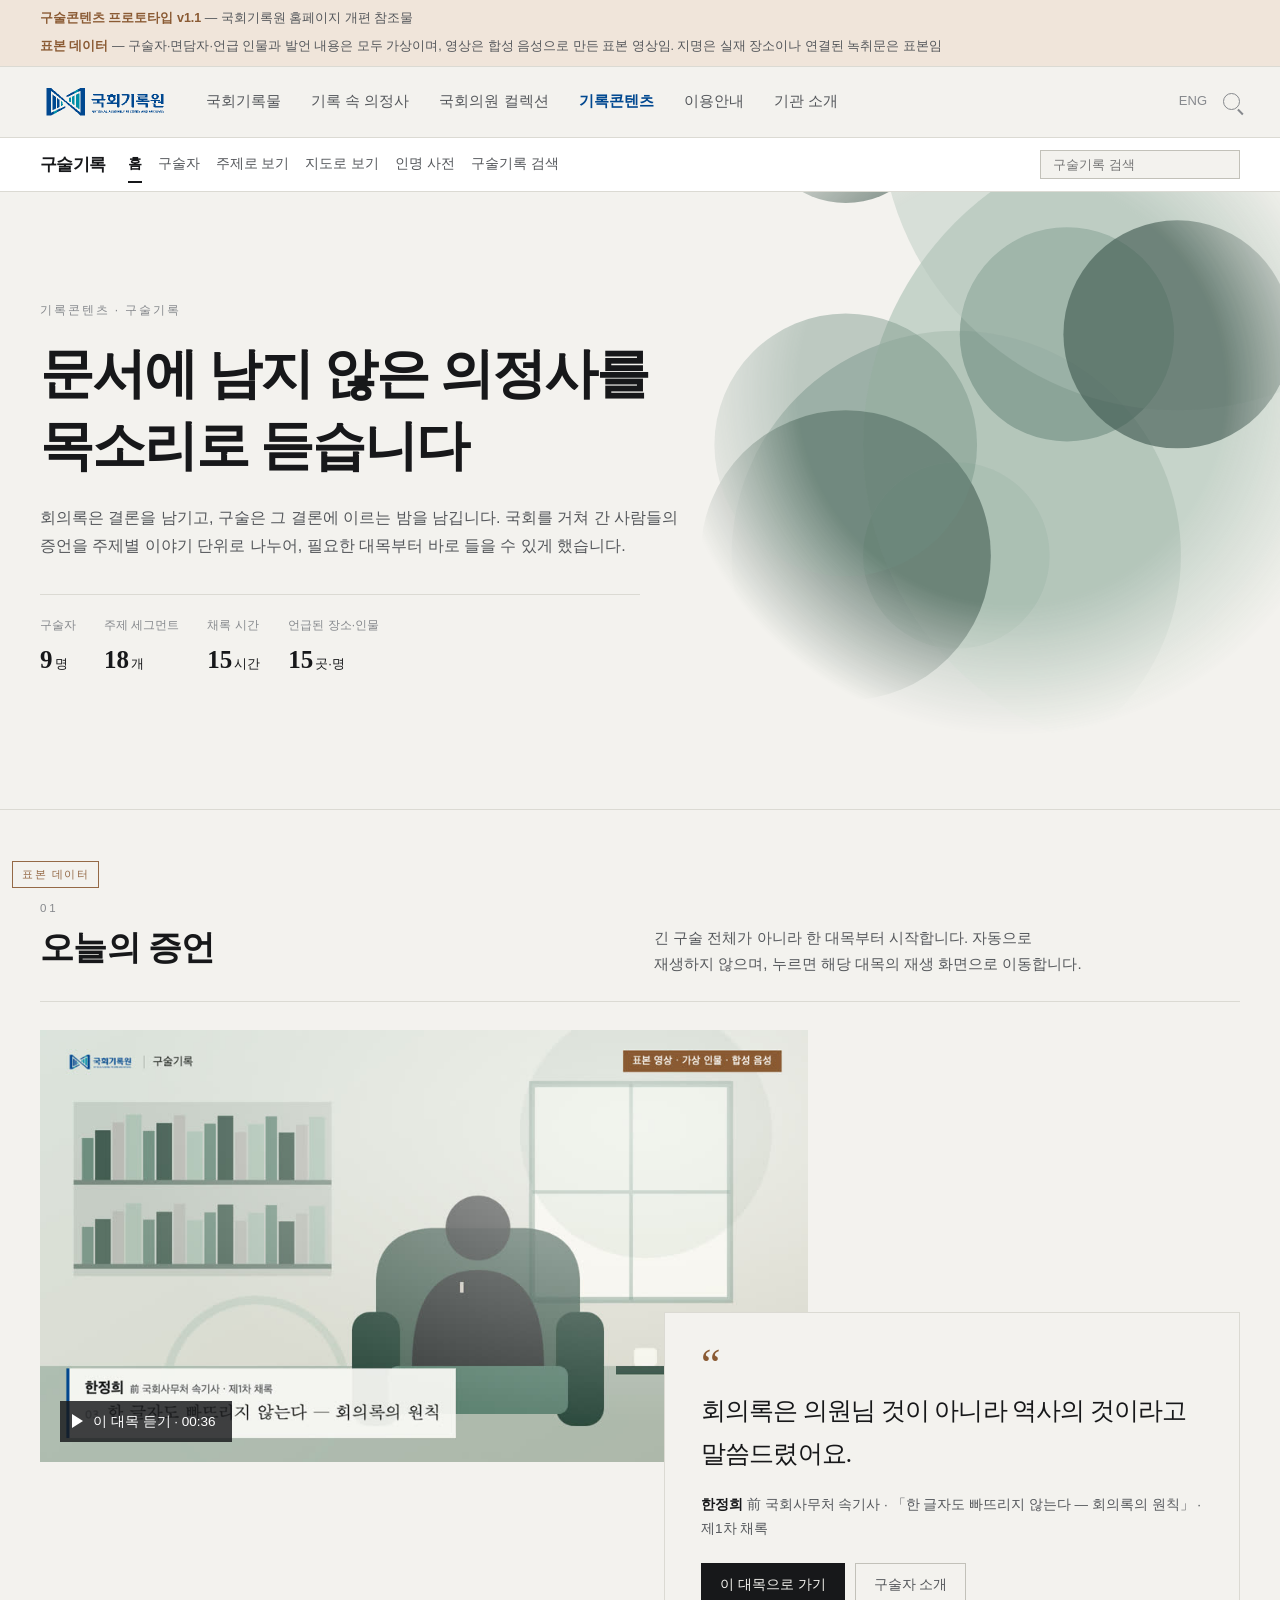
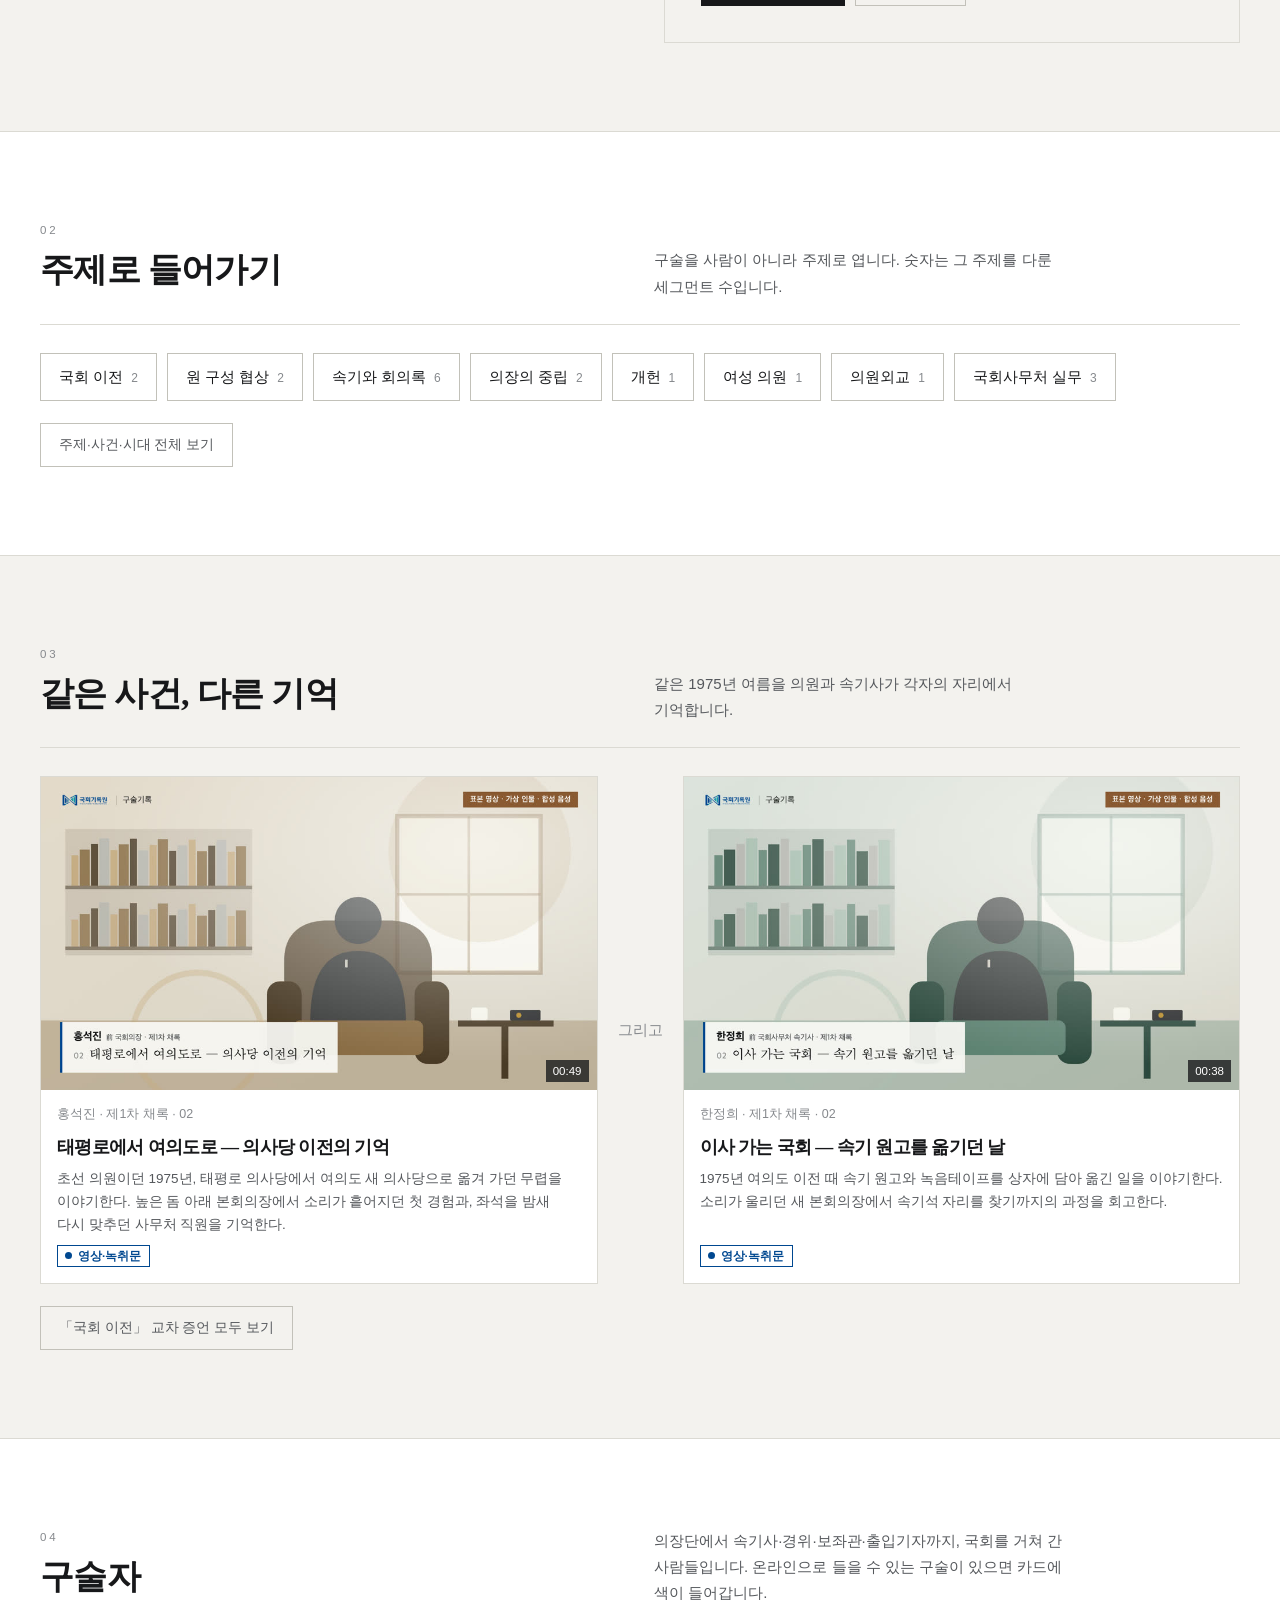
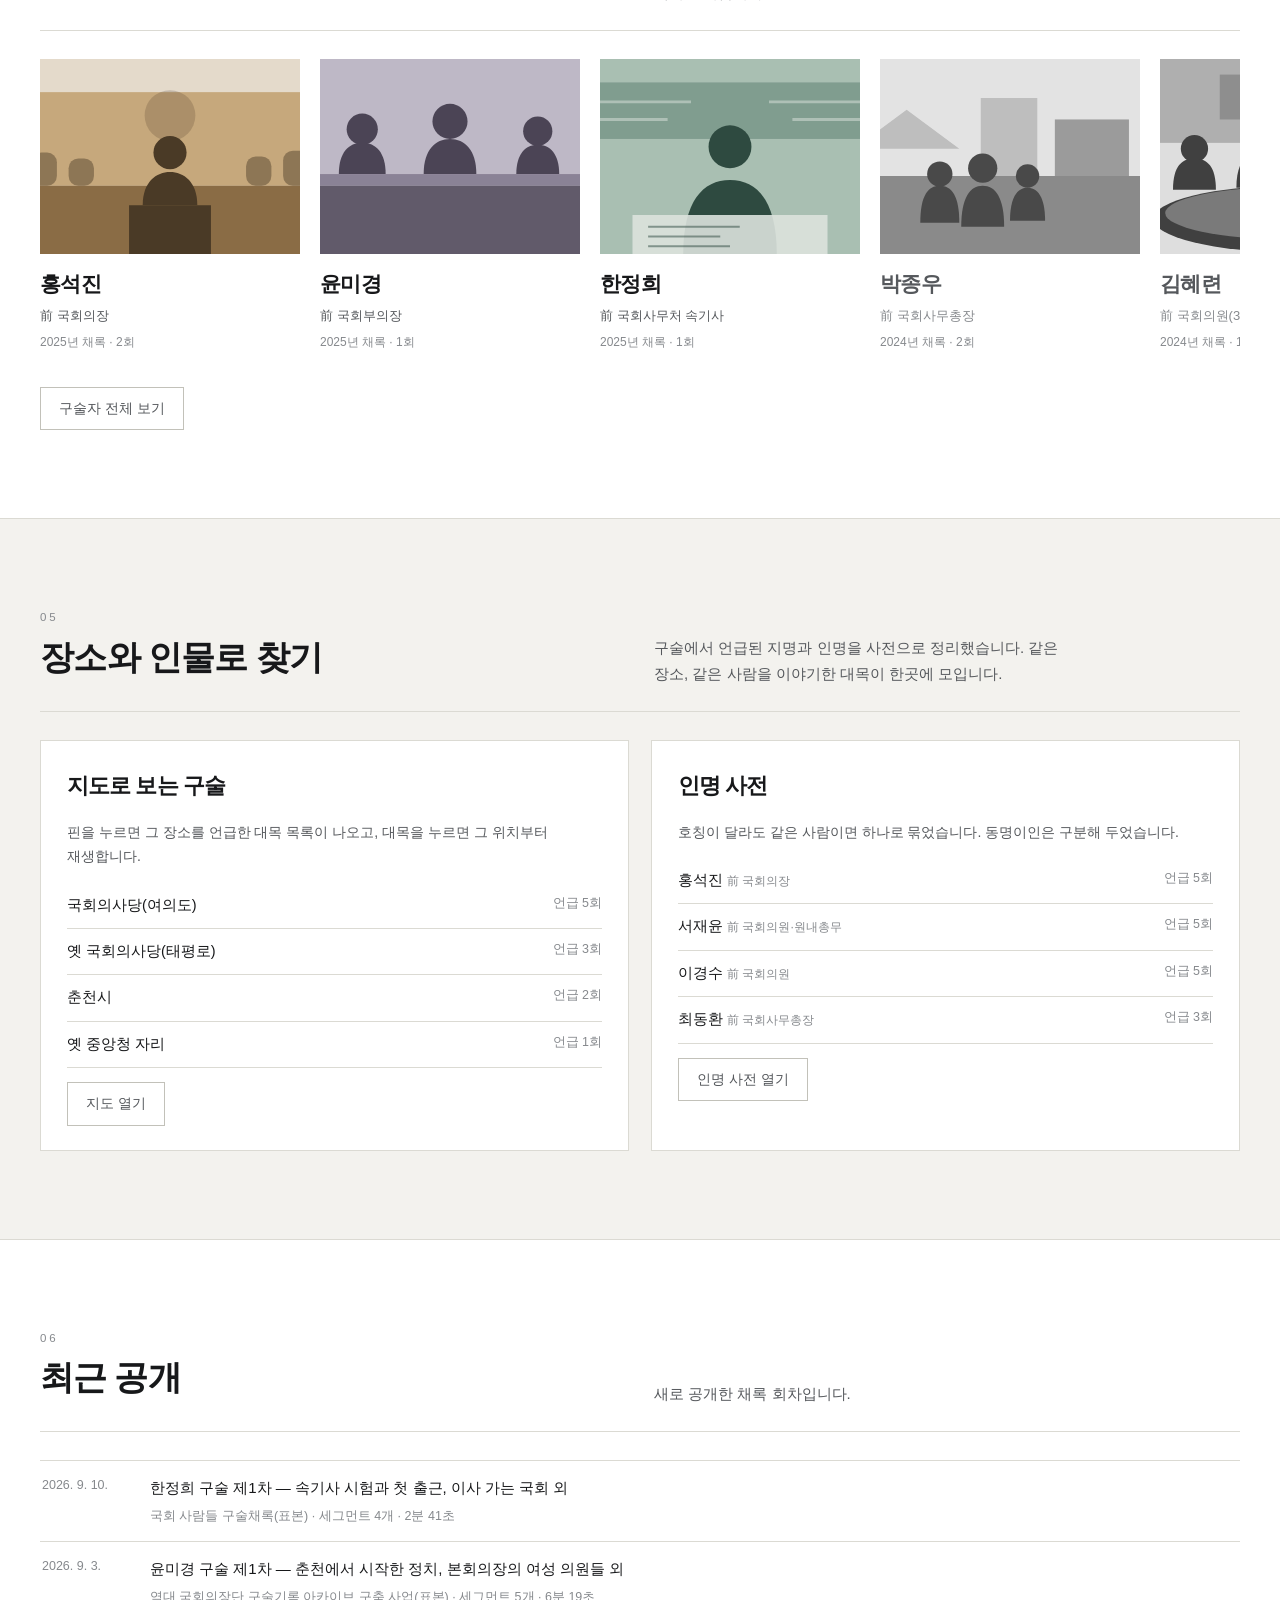
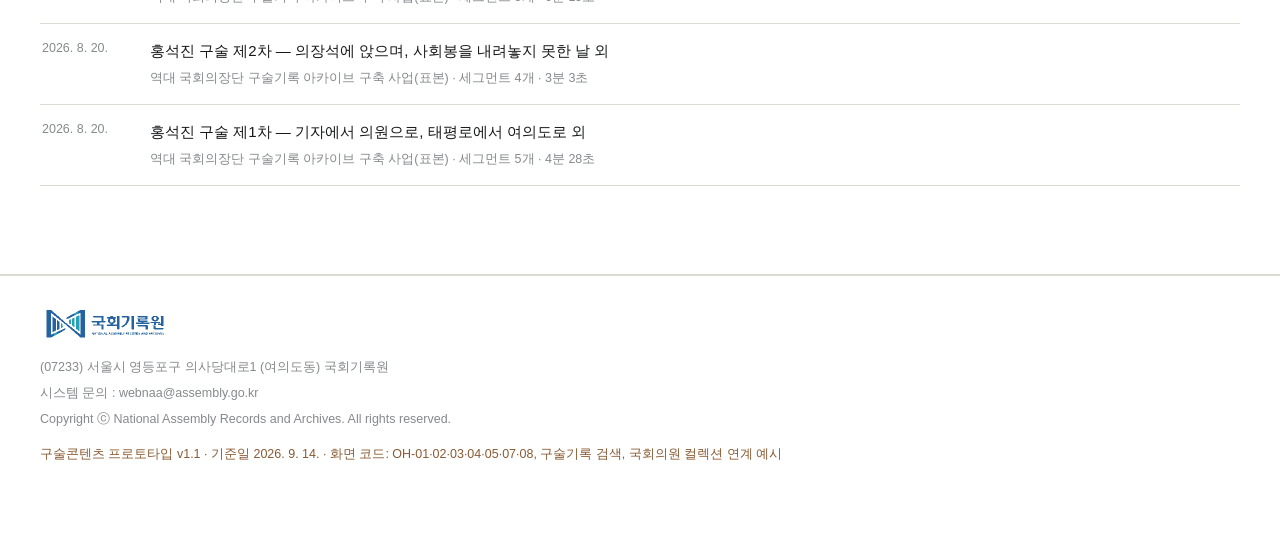
==== commit 12de0a93: "원장 데모 후 보완(v1.1): 구술자 카드 목록, 구술기록 조건 검색, OHMS 방식 색인·구술 안 검색·영문 병기, 국회의원 컬렉션 연계 Co-Authored-By: Claud" ====
--- a/index.html
+++ b/index.html
@@ -29,7 +29,7 @@
           <ul><li><a href="#/">국회연표</a></li><li><a href="#/">임시의정원</a></li></ul></div></div>
       <div class="m"><button type="button">국회의원 컬렉션</button>
         <div class="mega"><p class="d">한 사람이 남긴 기록으로 읽는 의정활동</p>
-          <ul><li><a href="#/">제22대 국회의원</a></li><li><a href="#/">의장단 컬렉션</a></li><li><a href="#/">기록물 기증 안내</a></li></ul></div></div>
+          <ul><li><a href="#/members">역대 국회의원<span class="new">구술 연계 예시</span></a></li><li><a href="#/">제22대 국회의원</a></li><li><a href="#/">의장단 컬렉션</a></li><li><a href="#/">기록물 기증 안내</a></li></ul></div></div>
       <div class="m"><button type="button" aria-current="true">기록콘텐츠</button>
         <div class="mega"><p class="d">다양한 주제와 유형의 컬렉션으로 살펴보는 의정사</p>
           <ul><li><a href="#/">구술기록<span class="new">개편</span></a></li><li><a href="#/">국회의장 선물</a></li><li><a href="#/">기록물 큐레이션</a></li><li><a href="#/">디지털 전시</a></li></ul></div></div>
@@ -53,11 +53,11 @@
       <li><a href="#/explore" data-nav="explore">주제로 보기</a></li>
       <li><a href="#/map" data-nav="map">지도로 보기</a></li>
       <li><a href="#/persons" data-nav="persons">인명 사전</a></li>
-      <li class="m-only"><a href="#/search" data-nav="search">검색</a></li>
+      <li><a href="#/search" data-nav="search">구술기록 검색</a></li>
     </ul>
     <form class="ohsearch" id="topsearch" role="search">
       <label class="sr" for="topq">녹취문 전문검색</label>
-      <input id="topq" type="search" placeholder="녹취문 검색" autocomplete="off">
+      <input id="topq" type="search" placeholder="구술기록 검색" autocomplete="off">
     </form>
   </div>
 </nav>
--- a/assets/app.css
+++ b/assets/app.css
@@ -80,7 +80,7 @@
 .ohnav{background:var(--surface); border-bottom:1px solid var(--line); position:sticky; top:0; z-index:40}
 .ohnav .wrap{display:flex; align-items:center; gap:10px 22px; padding-top:8px; padding-bottom:8px}
 .ohnav ul{min-width:0}
-.ohname{font-family:var(--font-serif); font-weight:700; font-size:17px; text-decoration:none}
+.ohname{font-family:var(--font-serif); font-weight:700; font-size:17px; text-decoration:none; white-space:nowrap; flex:none}
 .ohnav ul{display:flex; gap:16px; font-size:13.5px; color:var(--ink-2); overflow-x:auto; scrollbar-width:none; flex:1 1 auto}
 .ohnav ul::-webkit-scrollbar{display:none}
 .ohnav ul a{text-decoration:none; white-space:nowrap; padding:6px 0; display:block; border-bottom:2px solid transparent}
@@ -567,3 +567,172 @@
 .foot .proto{margin-top:14px; color:var(--copper)}
 
 @media (prefers-reduced-motion: reduce){ *{transition:none !important; scroll-behavior:auto !important} }
+
+/* ======================= v1.1 추가 — 구술자 카드 목록(OH-02), 색인, 구술기록 검색, 국회의원 컬렉션 연계 ======================= */
+/* 구술자 카드: 국회의원 컬렉션(SC-01) 문법 — 사진·성명·직위, 공개 상태는 사진의 색으로만 */
+.ncard{position:relative; display:block}
+.ncard .ph{position:relative; aspect-ratio:4/3; overflow:hidden; background:var(--surface-2)}
+.ncard .ph svg{transition:transform .5s cubic-bezier(.2,.7,.3,1), filter .3s}
+.ncard:hover .ph svg{transform:scale(1.04)}
+.ncard.gray .ph svg{filter:grayscale(1)}
+.ncard.gray h3{color:var(--ink-2)} .ncard.gray .pos{color:var(--ink-3)}
+.ncard h3 a{text-decoration:none}
+.ncard .cardlink::after{content:""; position:absolute; inset:0; z-index:1}
+.ncard .cardlink:focus-visible::after{outline:2px solid var(--focus); outline-offset:2px}
+.ncard .pos{font-size:13px; color:var(--ink-2); margin-top:2px}
+.ncard .meta{font-size:12px; color:var(--ink-3); margin-top:4px}
+.ncard .qt{position:absolute; left:0; right:0; bottom:0; margin:0; padding:14px 16px; font-family:var(--font-serif); font-size:14.5px; line-height:1.6;
+  color:#fff; background:linear-gradient(180deg,rgba(23,24,26,0),rgba(23,24,26,.82) 38%); opacity:0; transform:translateY(8px); transition:opacity .25s, transform .25s}
+.ncard:hover .qt, .ncard:focus-within .qt{opacity:1; transform:none}
+.ngrid{display:grid; grid-template-columns:1fr; gap:28px 20px; padding-bottom:30px}
+@media (min-width:480px){ .ngrid{grid-template-columns:repeat(2,1fr)} }
+@media (min-width:768px){ .ngrid{grid-template-columns:repeat(3,1fr)} }
+@media (min-width:1024px){ .ngrid{grid-template-columns:repeat(4,1fr)} }
+@media (min-width:1280px){ .ngrid{grid-template-columns:repeat(5,1fr)} }
+.hscroll .ncard{min-width:0}
+
+.lhead{border-bottom:1px solid var(--line); background:var(--surface); position:relative; overflow:hidden}
+.lhead .art{position:absolute; right:-4%; top:-40%; width:34%; aspect-ratio:1/1; opacity:.6; pointer-events:none;
+  -webkit-mask-image:radial-gradient(closest-side,#000 62%,transparent 100%); mask-image:radial-gradient(closest-side,#000 62%,transparent 100%)}
+.lhead .wrap{position:relative; padding-top:40px; padding-bottom:30px}
+.lhead h1{font-family:var(--font-serif); font-size:clamp(28px,3.6vw,38px); margin-top:8px; letter-spacing:-.035em}
+.lhead .lede{margin-top:12px; color:var(--ink-2); max-width:52ch}
+.terms{display:flex; gap:6px 20px; margin-top:24px; font-size:14.5px; color:var(--ink-3); flex-wrap:wrap}
+.terms button{padding-bottom:5px; border-bottom:2px solid transparent}
+.terms button[aria-pressed="true"]{color:var(--ink); font-weight:600; border-bottom-color:var(--ink)}
+.terms .tag0{font-size:11.5px; color:var(--ink-3); margin-left:5px; font-weight:400}
+.toolbar{border-bottom:1px solid var(--line); background:var(--paper); position:sticky; top:46px; z-index:30}
+@media (min-width:1024px){ .toolbar{top:50px} }
+.toolbar .wrap{display:flex; align-items:center; gap:10px; padding-top:12px; padding-bottom:12px; flex-wrap:wrap}
+.seg{display:flex; border:1px solid var(--line-2)}
+.seg button{padding:7px 14px; font-size:13px; color:var(--ink-2); border-right:1px solid var(--line-2); white-space:nowrap}
+.seg button:last-child{border-right:none}
+.seg button[aria-pressed="true"]{background:var(--ink); color:var(--paper)}
+.toolbar .search{border:1px solid var(--line-2); background:var(--surface); color:var(--ink); padding:7px 12px; font-size:13px; width:170px}
+.sel{border:1px solid var(--line-2); background:var(--surface); color:var(--ink); padding:7px 10px; font-size:13px}
+.idx{display:flex; flex-wrap:wrap}
+@media (min-width:1024px){ .idx{margin-left:auto} }
+.idx button{width:27px; padding:6px 0; font-size:13px; color:var(--ink-2); text-align:center}
+.idx button[aria-pressed="true"]{color:var(--ink); font-weight:700; text-decoration:underline; text-underline-offset:4px}
+.idx button:disabled{color:var(--line-2); cursor:default}
+.resline{padding:22px 0 18px; font-size:13.5px; color:var(--ink-2); display:flex; gap:16px; align-items:center; flex-wrap:wrap}
+.resline b{color:var(--ink)}
+.resline .lg{display:flex; gap:18px; color:var(--ink-3); font-size:12.5px}
+.resline .lg span{display:flex; align-items:center; gap:7px}
+.resline .lg i{width:22px; height:14px; display:block; background:linear-gradient(135deg,#C6A87C,#5F8274)}
+.resline .lg i.g{background:linear-gradient(135deg,#C9C8C4,#8B8A86)}
+.estate{padding:60px 0; text-align:center; color:var(--ink-3)}
+.dhero .band.gray svg{filter:grayscale(1)}
+
+/* 색인(OHMS Index) */
+.ixl{border-top:1px solid var(--line)}
+.ixi{border-bottom:1px solid var(--line)}
+.ixi summary{position:relative; display:grid; grid-template-columns:30px minmax(0,1fr); gap:3px 12px; padding:14px 34px 14px 4px; cursor:pointer; list-style:none}
+.ixi summary::-webkit-details-marker{display:none}
+.ixi summary::after{content:"+"; position:absolute; right:10px; top:12px; font-size:19px; line-height:1; color:var(--ink-3)}
+.ixi[open] > summary::after{content:"−"}
+.ixi summary .n{font-size:12px; color:var(--ink-3); font-variant-numeric:tabular-nums; padding-top:3px}
+.ixi summary .t{font-family:var(--font-serif); font-size:17px; letter-spacing:-.03em}
+.ixi summary .m{grid-column:2; font-size:12px; color:var(--ink-3); display:flex; gap:8px; align-items:center; flex-wrap:wrap}
+.ixi summary:hover{background:var(--accent-soft)}
+.ixi[open] > summary{background:var(--surface)}
+.ixi.cur > summary{box-shadow:inset 3px 0 0 var(--accent)}
+.ixi.hit > summary .n{color:var(--copper); font-weight:700}
+.ixi.hit > summary .t::after{content:"일치"; font-family:var(--font-sans); font-size:11px; letter-spacing:0; color:var(--copper); border:1px solid var(--copper); padding:0 5px; margin-left:8px; vertical-align:3px}
+.ixb{padding:4px 4px 18px 46px; font-size:14px; display:flex; flex-direction:column; gap:8px}
+.ixb p{display:grid; grid-template-columns:78px minmax(0,1fr); gap:10px}
+.ixb p b{font-size:12px; color:var(--ink-3); font-weight:600; padding-top:2px}
+.ixb .pt{font-family:var(--font-serif); color:var(--ink-2); letter-spacing:-.03em}
+.ixb .acts{display:flex; gap:8px; flex-wrap:wrap; margin-top:4px}
+.btn.sm{padding:6px 12px; font-size:12.5px}
+.xl{display:inline-block; margin-right:12px; font-size:13px; color:var(--accent)}
+.xl.off{color:var(--ink-3)}
+.ixs{margin:16px 0 6px}
+.ixs input{width:100%; border:1px solid var(--line-2); background:var(--surface); color:var(--ink); padding:9px 12px; font-size:14px}
+.ixs .note{margin-top:6px}
+.ixhits li{display:grid; grid-template-columns:52px minmax(0,1fr); gap:10px; padding:8px 0; border-bottom:1px dashed var(--line); font-size:13.5px}
+.ixhits .tcj{font-size:12px; color:var(--accent); font-variant-numeric:tabular-nums; text-align:left}
+.ixhits small{display:block; font-size:11.5px; color:var(--ink-3)}
+.ixhits i{font-style:normal; font-size:11.5px; color:var(--copper)}
+.ixhits mark, .ixi mark, .hl1 mark{background:var(--hl); color:inherit}
+.sesum{padding:14px 4px; font-size:14px; color:var(--ink-2); border-top:1px solid var(--line)}
+.tx .ixbody{padding:0 16px 16px}
+.ixsh{font-size:12px; letter-spacing:.06em; color:var(--ink-3); margin:18px 0 6px}
+.ixbody .ixb{padding-left:10px}
+.ixbody .ixb p{grid-template-columns:66px minmax(0,1fr)}
+.tabs2{display:flex; gap:16px}
+.tabs2 button{font-size:15px; font-weight:600; color:var(--ink-3); padding:2px 0 4px; border-bottom:2px solid transparent}
+.tabs2 button[aria-selected="true"]{color:var(--ink); border-bottom-color:var(--ink)}
+.tx .txh .opts select{border:1px solid var(--line-2); background:var(--surface); color:var(--ink); font-size:12.5px; padding:2px 4px}
+.tx .txt.en{color:var(--ink-2); font-size:14px; font-style:italic; margin-top:4px}
+.en-t{font-size:14px; color:var(--ink-3); margin-top:4px; font-style:italic}
+.sum.en{font-size:14px; color:var(--ink-3); font-style:italic; margin-top:12px}
+.disc{margin-top:12px; font-size:12.5px; color:var(--ink-2); border-left:2px solid var(--line-2); padding-left:10px; line-height:1.7}
+.rlink{display:block; border:1px solid var(--accent); background:var(--surface); padding:16px 18px; text-decoration:none}
+.rlink:hover{background:var(--accent-soft)}
+.rlink .go{display:block; margin-top:8px; font-size:12.5px; color:var(--accent)}
+
+/* 구술기록 검색 */
+.modes{display:flex; border:1px solid var(--line-2); width:max-content; max-width:100%; margin-top:16px}
+.modes button{padding:8px 16px; font-size:13.5px; color:var(--ink-2); border-right:1px solid var(--line-2); white-space:nowrap}
+.modes button:last-child{border-right:none}
+.modes button[aria-pressed="true"]{background:var(--ink); color:var(--paper)}
+.sgrid{display:grid; gap:22px; padding:26px 0 80px}
+@media (min-width:1024px){ .sgrid{grid-template-columns:270px minmax(0,1fr); gap:34px} .sfacets{position:sticky; top:66px; max-height:calc(100vh - 80px); overflow-y:auto; padding-right:6px} }
+.sgrid > *{min-width:0}
+.sfold > summary{font-weight:600; cursor:pointer; padding:10px 0; border-bottom:1px solid var(--ink)}
+@media (min-width:1024px){ .sfold > summary{pointer-events:none; list-style:none} .sfold > summary::-webkit-details-marker{display:none} }
+.sfacets fieldset{border:none; margin:0; padding:14px 0 6px; border-bottom:1px solid var(--line)}
+.sfacets legend{font-size:11.5px; letter-spacing:.14em; color:var(--ink-3); padding:0}
+.fac{margin-top:10px}
+.fac .fl{font-size:13px; font-weight:600; margin-bottom:4px}
+.scrollf{max-height:170px; overflow-y:auto}
+.opt{display:grid; grid-template-columns:18px minmax(0,1fr) auto; gap:6px; align-items:baseline; font-size:13.5px; padding:3px 0; cursor:pointer}
+.opt small{font-size:11.5px; color:var(--ink-3); font-variant-numeric:tabular-nums}
+.opt.zero{color:var(--ink-3)} .opt.zero span{opacity:.6}
+.drange{display:flex; gap:6px; align-items:center; flex-wrap:wrap}
+.drange input{border:1px solid var(--line-2); background:var(--surface); color:var(--ink); padding:5px 6px; font-size:12.5px; max-width:125px}
+.sfacets .sel{width:100%}
+#sreset{margin-top:14px}
+.shead{display:flex; gap:12px; align-items:center; justify-content:space-between; flex-wrap:wrap; padding-bottom:10px; border-bottom:1px solid var(--line)}
+.shead p{font-size:14px; color:var(--ink-2)} .shead b{color:var(--ink)}
+.chips0{display:flex; gap:6px; flex-wrap:wrap; margin:10px 0 4px}
+.fchip{font-size:12px; border:1px solid var(--accent); color:var(--accent); background:var(--accent-soft); padding:3px 10px}
+.fchip:hover{background:var(--accent); color:var(--paper)}
+.tblwrap{overflow-x:auto; border:1px solid var(--line); background:var(--surface); margin:14px 0 10px}
+.rtable{border-collapse:collapse; width:100%; min-width:900px; font-size:13.5px}
+.rtable th{text-align:left; font-size:11.5px; font-weight:600; color:var(--ink-3); padding:11px 12px; border-bottom:1px solid var(--line); background:var(--surface-2); white-space:nowrap}
+.rtable td{padding:11px 12px; border-bottom:1px solid var(--line); vertical-align:top}
+.rtable td small{display:block; font-size:11.5px; color:var(--ink-3); margin-top:2px}
+.rtable td a{color:var(--accent)}
+.rtable tr.sub td{background:var(--paper); font-size:13px; padding-top:6px}
+.rtable tbody tr:not(.sub):hover td{background:var(--accent-soft)}
+
+/* 국회의원 컬렉션 연계 */
+.ledger{margin-top:48px; max-width:40em}
+.ledger .lh{display:flex; align-items:baseline; gap:14px; padding-bottom:12px; border-bottom:1px solid var(--ink)}
+.ledger h2{font-family:var(--font-serif); font-size:21px}
+.ledger .sum{margin-left:auto; font-size:12.5px; color:var(--ink-3)}
+.ledger .tl li{position:relative; display:grid; grid-template-columns:70px 1fr; gap:16px; padding:12px 0 12px 20px}
+.ledger .tl li::before{content:""; position:absolute; left:0; top:20px; width:7px; height:7px; border-radius:50%; background:var(--accent)}
+.ledger .tl li.wip::before{background:var(--paper); border:1.5px solid var(--copper)}
+.ledger .ym{font-size:12.5px; color:var(--ink-3)}
+.ledger .tx2{font-size:15px; color:var(--ink-2)}
+.invite{margin-top:48px; padding:26px 28px; border:1px solid var(--line); border-left:2px solid var(--copper); background:var(--surface); max-width:40em}
+.invite h2{font-family:var(--font-serif); font-size:20px}
+.invite p{margin-top:10px; color:var(--ink-2)}
+.invite a{display:inline-block; margin-top:16px; background:var(--ink); color:var(--paper); padding:10px 22px; text-decoration:none; font-size:14px}
+.oralblk{border-top:2px solid var(--accent)}
+.oralblk > h2{margin-top:6px}
+.oral{display:grid; gap:24px; margin-top:22px; align-items:start}
+@media (min-width:768px){ .oral{grid-template-columns:260px minmax(0,1fr)} }
+.oral .ot .k{font-size:12px; letter-spacing:.12em; color:var(--accent)}
+.oral .ot h3{font-family:var(--font-serif); font-size:24px; letter-spacing:-.035em; margin-top:4px}
+.oral .ot .m{font-size:13.5px; color:var(--ink-2); margin-top:6px}
+.oral blockquote{margin:14px 0 0; padding-left:16px; border-left:2px solid var(--accent); font-family:var(--font-serif); font-size:17px; line-height:1.7}
+.oral .acts{margin-top:16px}
+.olist{margin-top:16px; border-top:1px solid var(--line)}
+.olist li{display:flex; justify-content:space-between; gap:12px; padding:9px 0; border-bottom:1px solid var(--line); font-size:14px}
+.olist li a{text-decoration:none} .olist li a:hover{text-decoration:underline}
+.olist li span{font-size:12px; color:var(--ink-3); white-space:nowrap}
+.oh3{font-size:15px; margin:30px 0 12px}
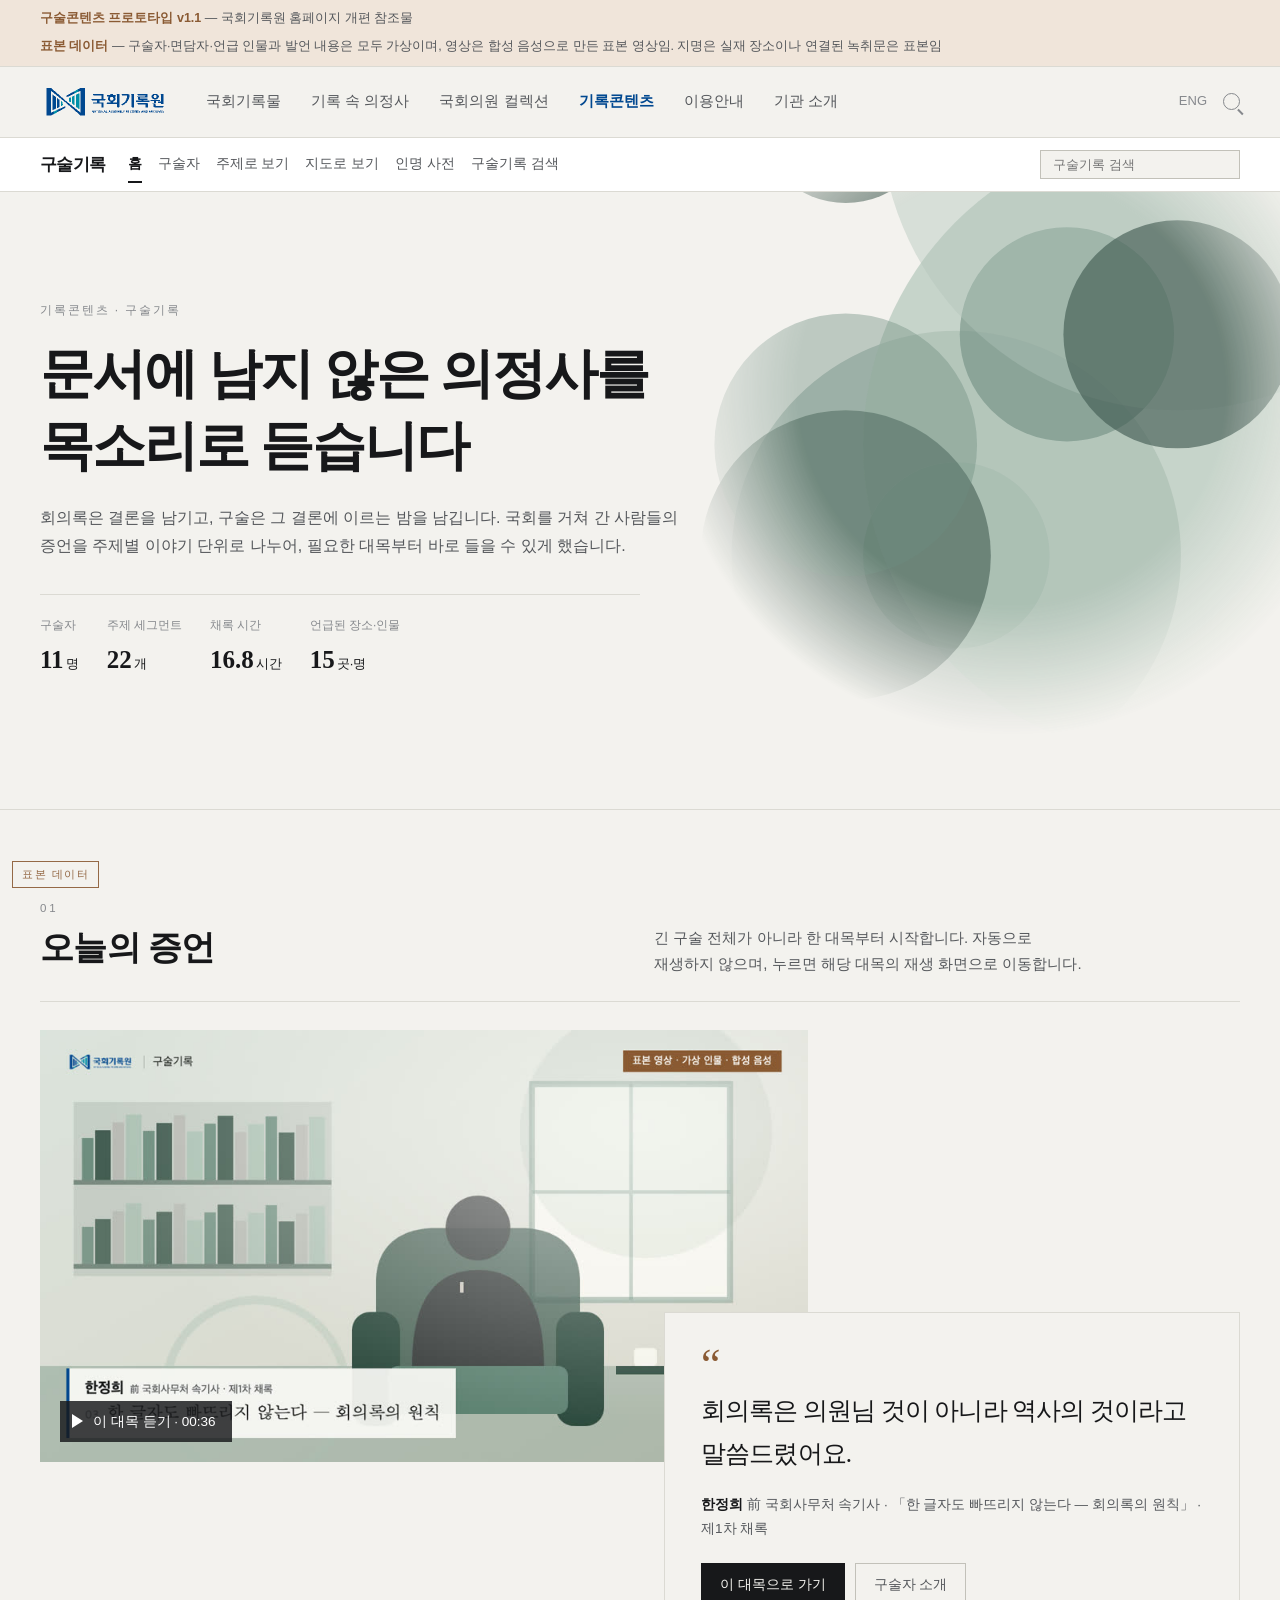
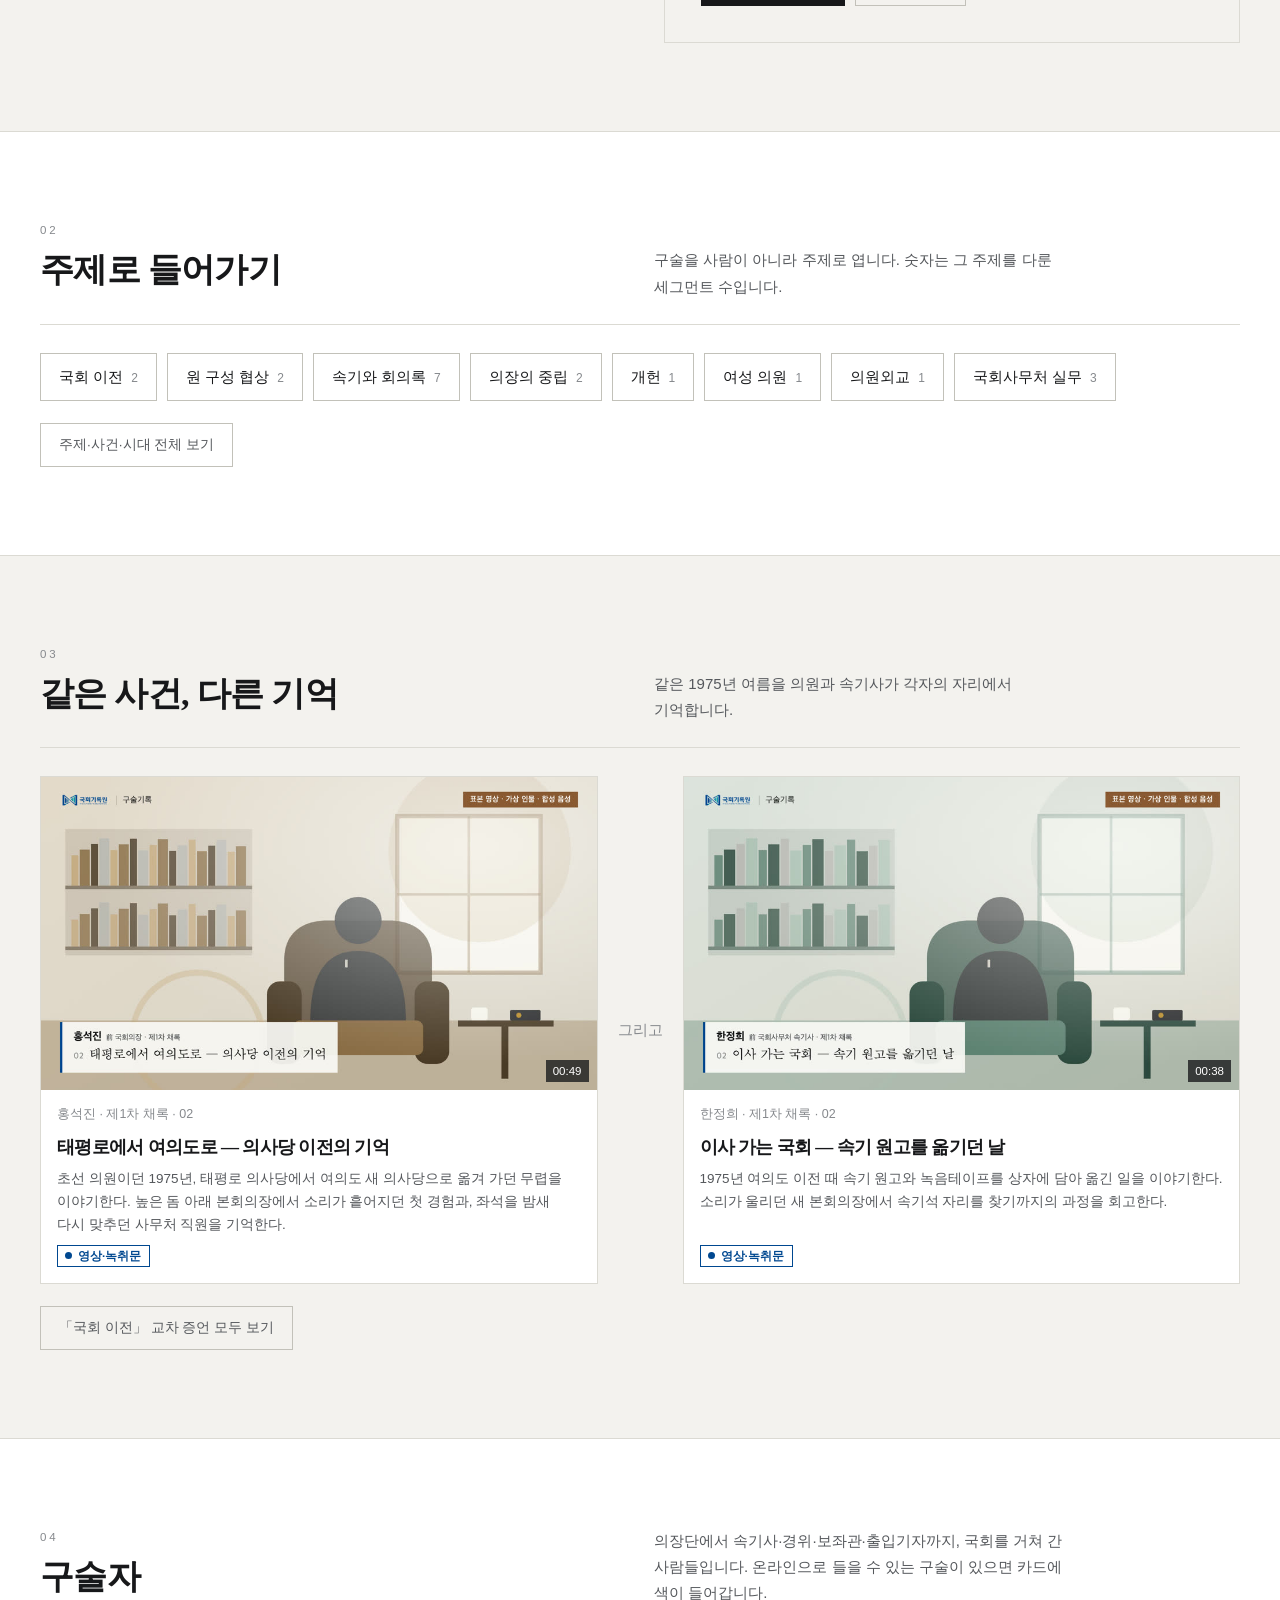
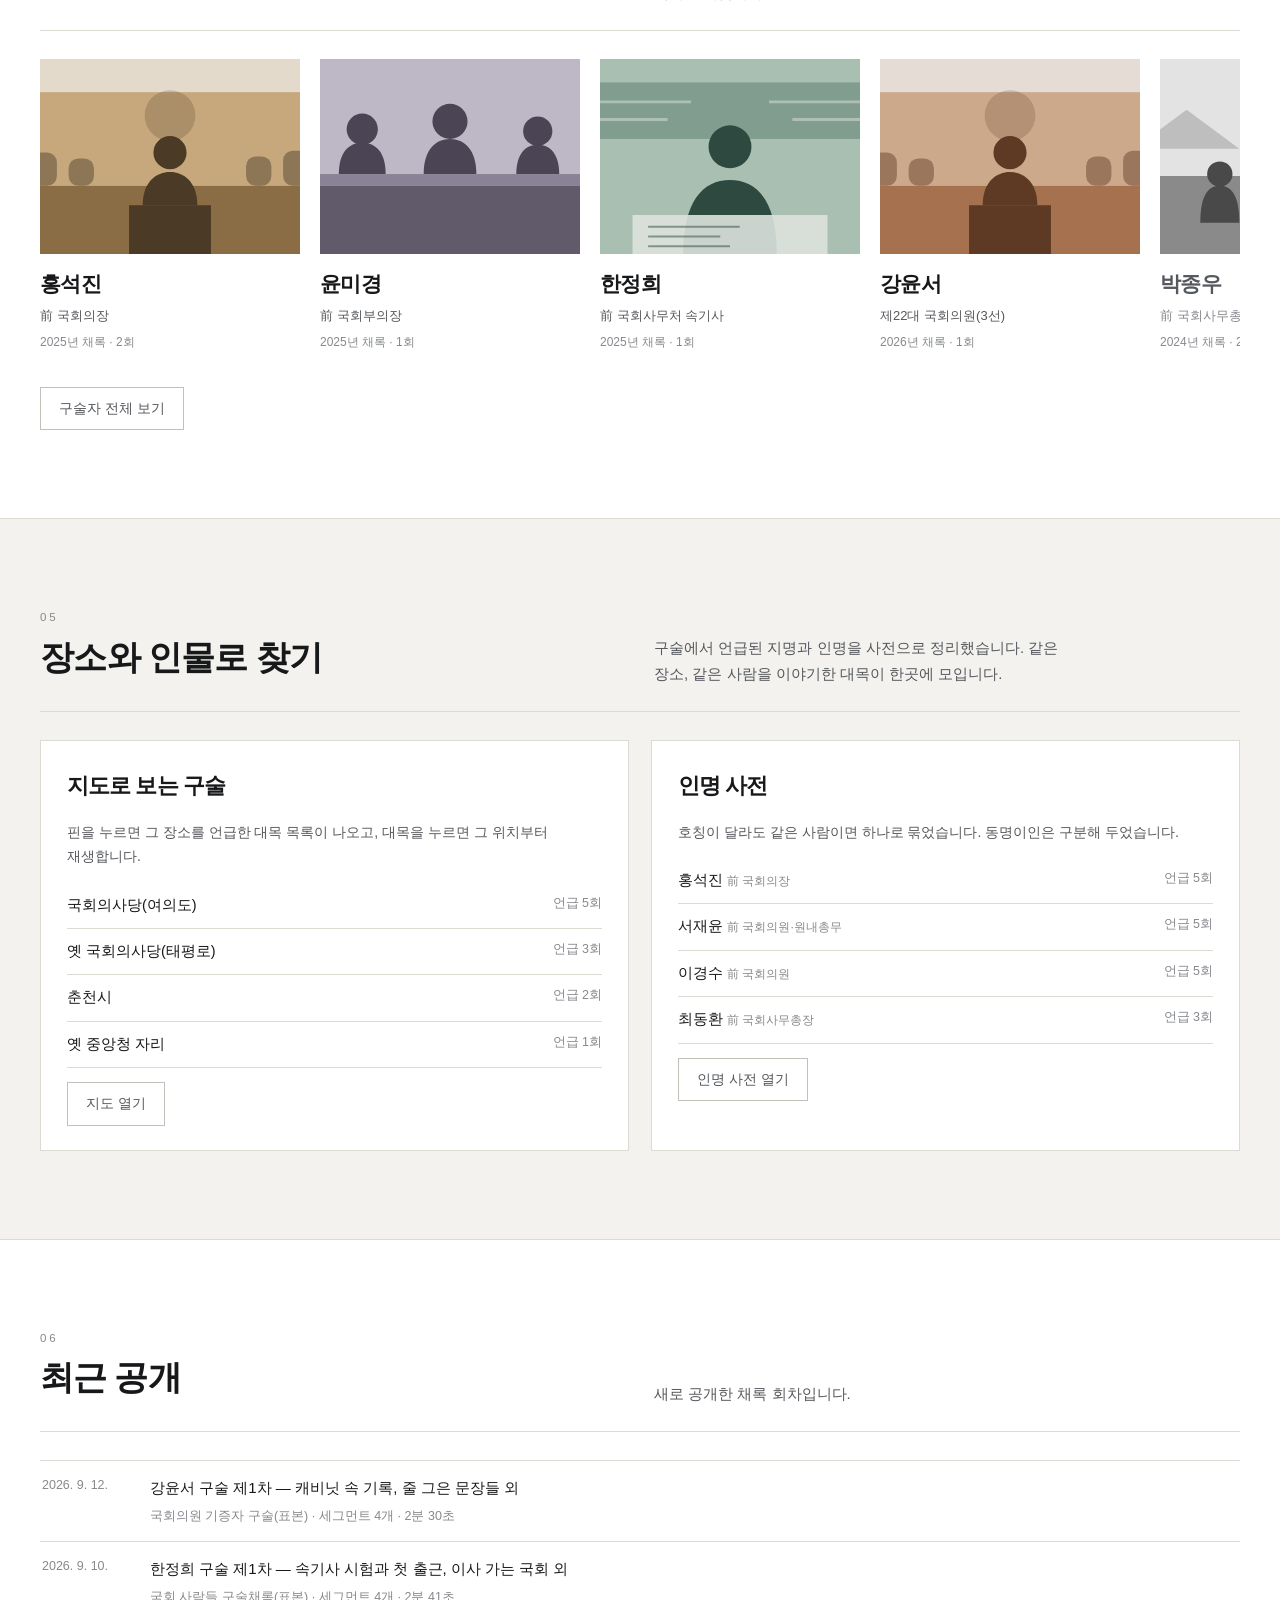
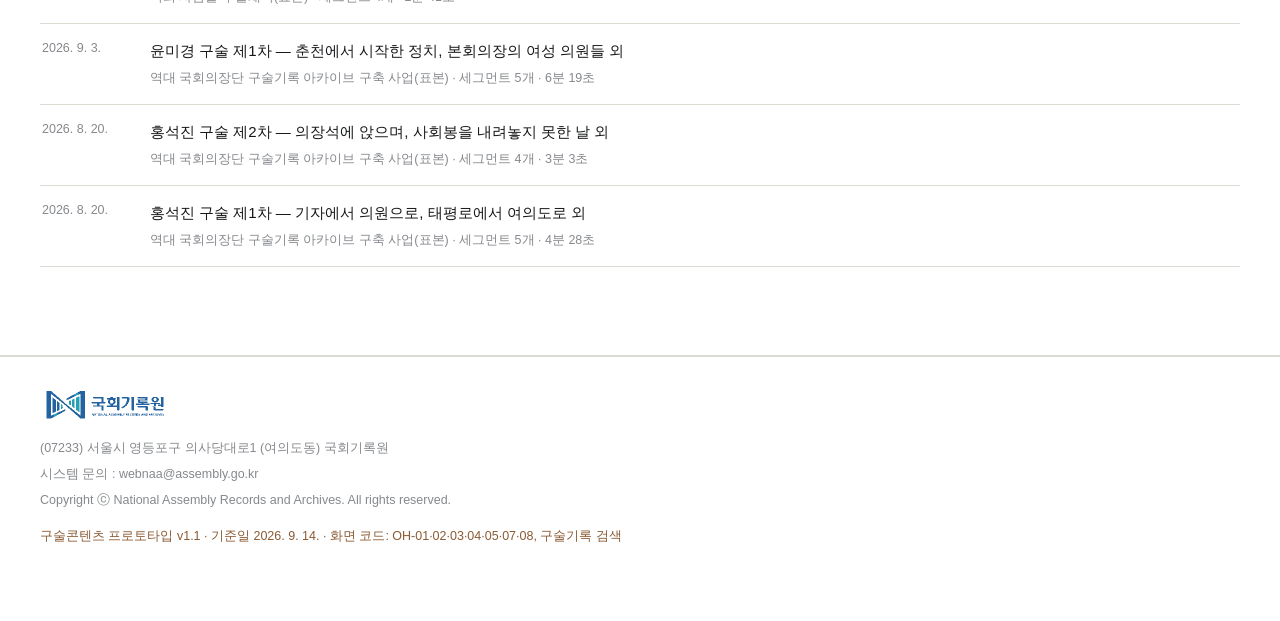
==== commit 65611557: "국회의원 컬렉션 연계 예시 화면 제거, 1차 컬렉션 의원(강윤서·안태경) 구술자 추가 - 1차 국회의원 컬렉션은 그대로 두고 의원 상세에 구술 연결 지점만 추가하는 방식으로 변경 " ====
--- a/index.html
+++ b/index.html
@@ -29,7 +29,7 @@
           <ul><li><a href="#/">국회연표</a></li><li><a href="#/">임시의정원</a></li></ul></div></div>
       <div class="m"><button type="button">국회의원 컬렉션</button>
         <div class="mega"><p class="d">한 사람이 남긴 기록으로 읽는 의정활동</p>
-          <ul><li><a href="#/members">역대 국회의원<span class="new">구술 연계 예시</span></a></li><li><a href="#/">제22대 국회의원</a></li><li><a href="#/">의장단 컬렉션</a></li><li><a href="#/">기록물 기증 안내</a></li></ul></div></div>
+          <ul><li><a href="#/">제22대 국회의원</a></li><li><a href="#/">의장단 컬렉션</a></li><li><a href="#/">기록물 기증 안내</a></li></ul></div></div>
       <div class="m"><button type="button" aria-current="true">기록콘텐츠</button>
         <div class="mega"><p class="d">다양한 주제와 유형의 컬렉션으로 살펴보는 의정사</p>
           <ul><li><a href="#/">구술기록<span class="new">개편</span></a></li><li><a href="#/">국회의장 선물</a></li><li><a href="#/">기록물 큐레이션</a></li><li><a href="#/">디지털 전시</a></li></ul></div></div>
--- a/assets/app.css
+++ b/assets/app.css
@@ -707,32 +707,3 @@
 .rtable td a{color:var(--accent)}
 .rtable tr.sub td{background:var(--paper); font-size:13px; padding-top:6px}
 .rtable tbody tr:not(.sub):hover td{background:var(--accent-soft)}
-
-/* 국회의원 컬렉션 연계 */
-.ledger{margin-top:48px; max-width:40em}
-.ledger .lh{display:flex; align-items:baseline; gap:14px; padding-bottom:12px; border-bottom:1px solid var(--ink)}
-.ledger h2{font-family:var(--font-serif); font-size:21px}
-.ledger .sum{margin-left:auto; font-size:12.5px; color:var(--ink-3)}
-.ledger .tl li{position:relative; display:grid; grid-template-columns:70px 1fr; gap:16px; padding:12px 0 12px 20px}
-.ledger .tl li::before{content:""; position:absolute; left:0; top:20px; width:7px; height:7px; border-radius:50%; background:var(--accent)}
-.ledger .tl li.wip::before{background:var(--paper); border:1.5px solid var(--copper)}
-.ledger .ym{font-size:12.5px; color:var(--ink-3)}
-.ledger .tx2{font-size:15px; color:var(--ink-2)}
-.invite{margin-top:48px; padding:26px 28px; border:1px solid var(--line); border-left:2px solid var(--copper); background:var(--surface); max-width:40em}
-.invite h2{font-family:var(--font-serif); font-size:20px}
-.invite p{margin-top:10px; color:var(--ink-2)}
-.invite a{display:inline-block; margin-top:16px; background:var(--ink); color:var(--paper); padding:10px 22px; text-decoration:none; font-size:14px}
-.oralblk{border-top:2px solid var(--accent)}
-.oralblk > h2{margin-top:6px}
-.oral{display:grid; gap:24px; margin-top:22px; align-items:start}
-@media (min-width:768px){ .oral{grid-template-columns:260px minmax(0,1fr)} }
-.oral .ot .k{font-size:12px; letter-spacing:.12em; color:var(--accent)}
-.oral .ot h3{font-family:var(--font-serif); font-size:24px; letter-spacing:-.035em; margin-top:4px}
-.oral .ot .m{font-size:13.5px; color:var(--ink-2); margin-top:6px}
-.oral blockquote{margin:14px 0 0; padding-left:16px; border-left:2px solid var(--accent); font-family:var(--font-serif); font-size:17px; line-height:1.7}
-.oral .acts{margin-top:16px}
-.olist{margin-top:16px; border-top:1px solid var(--line)}
-.olist li{display:flex; justify-content:space-between; gap:12px; padding:9px 0; border-bottom:1px solid var(--line); font-size:14px}
-.olist li a{text-decoration:none} .olist li a:hover{text-decoration:underline}
-.olist li span{font-size:12px; color:var(--ink-3); white-space:nowrap}
-.oh3{font-size:15px; margin:30px 0 12px}
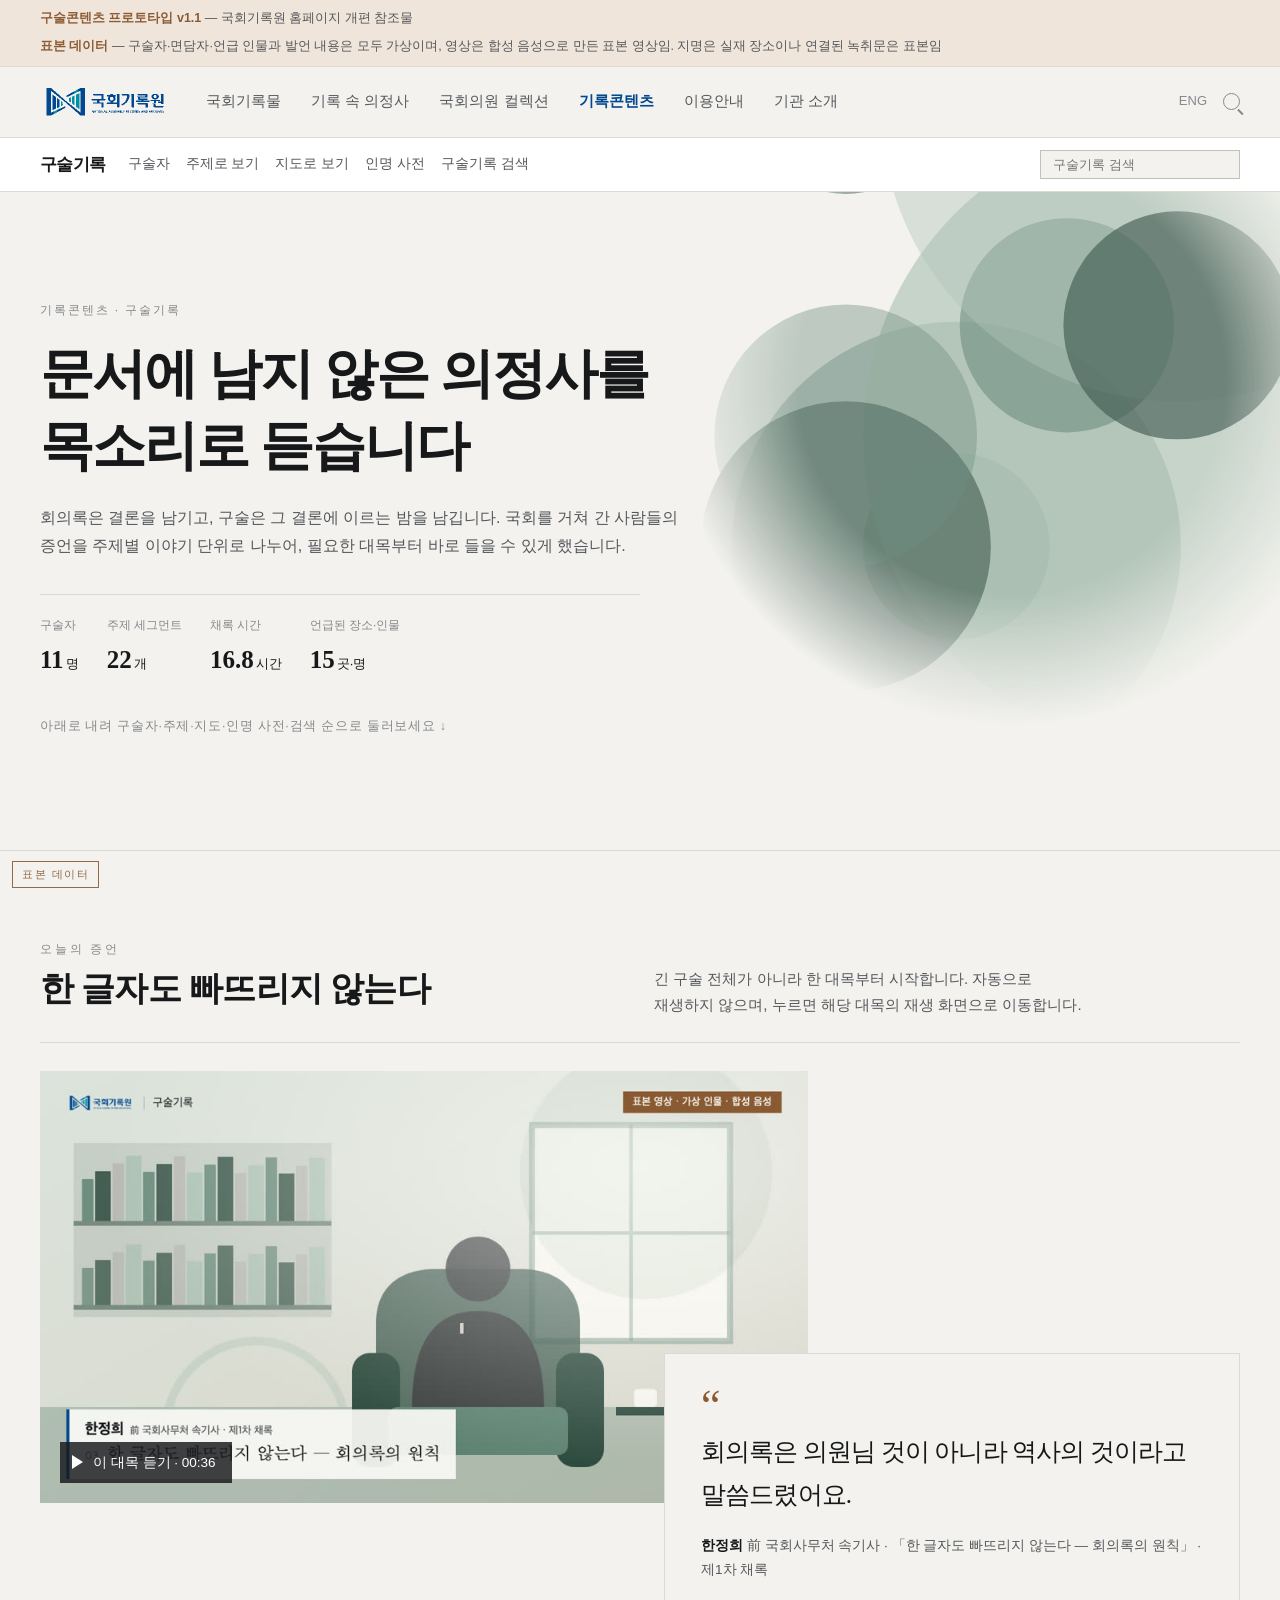
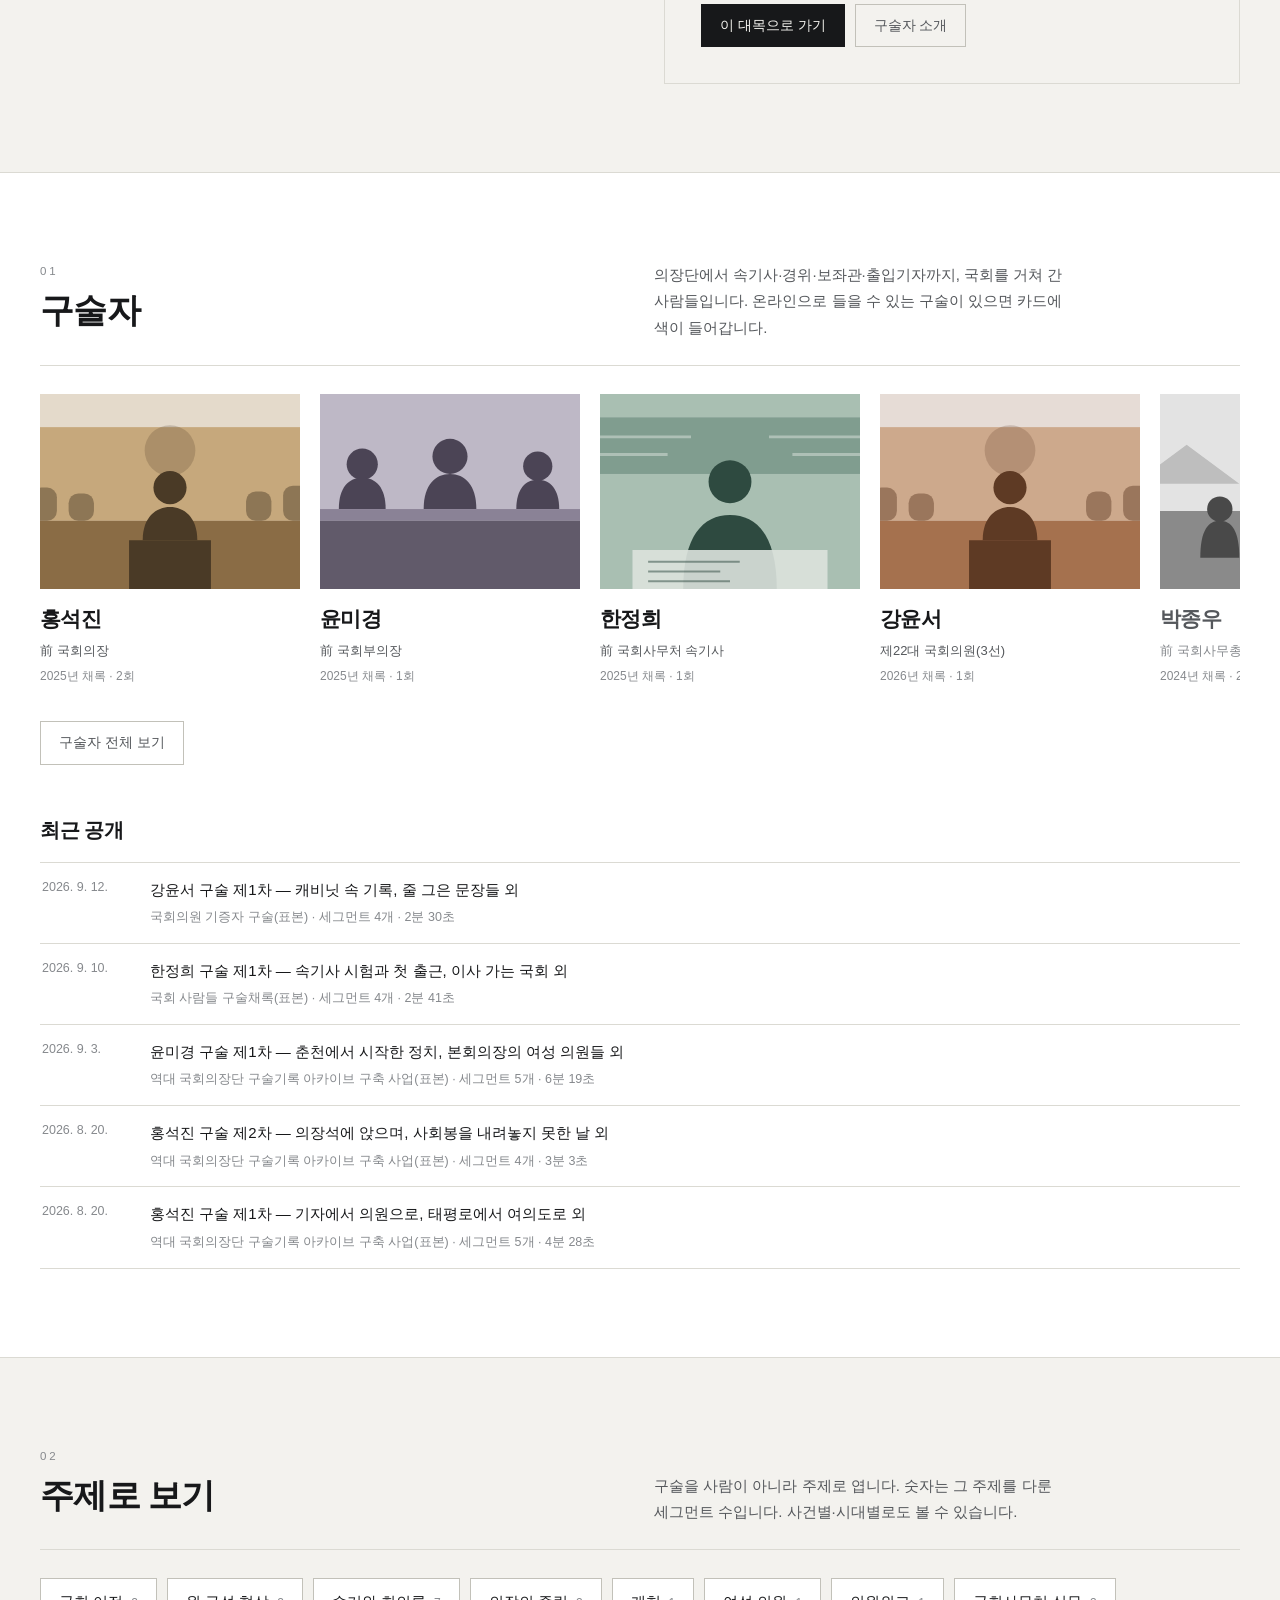
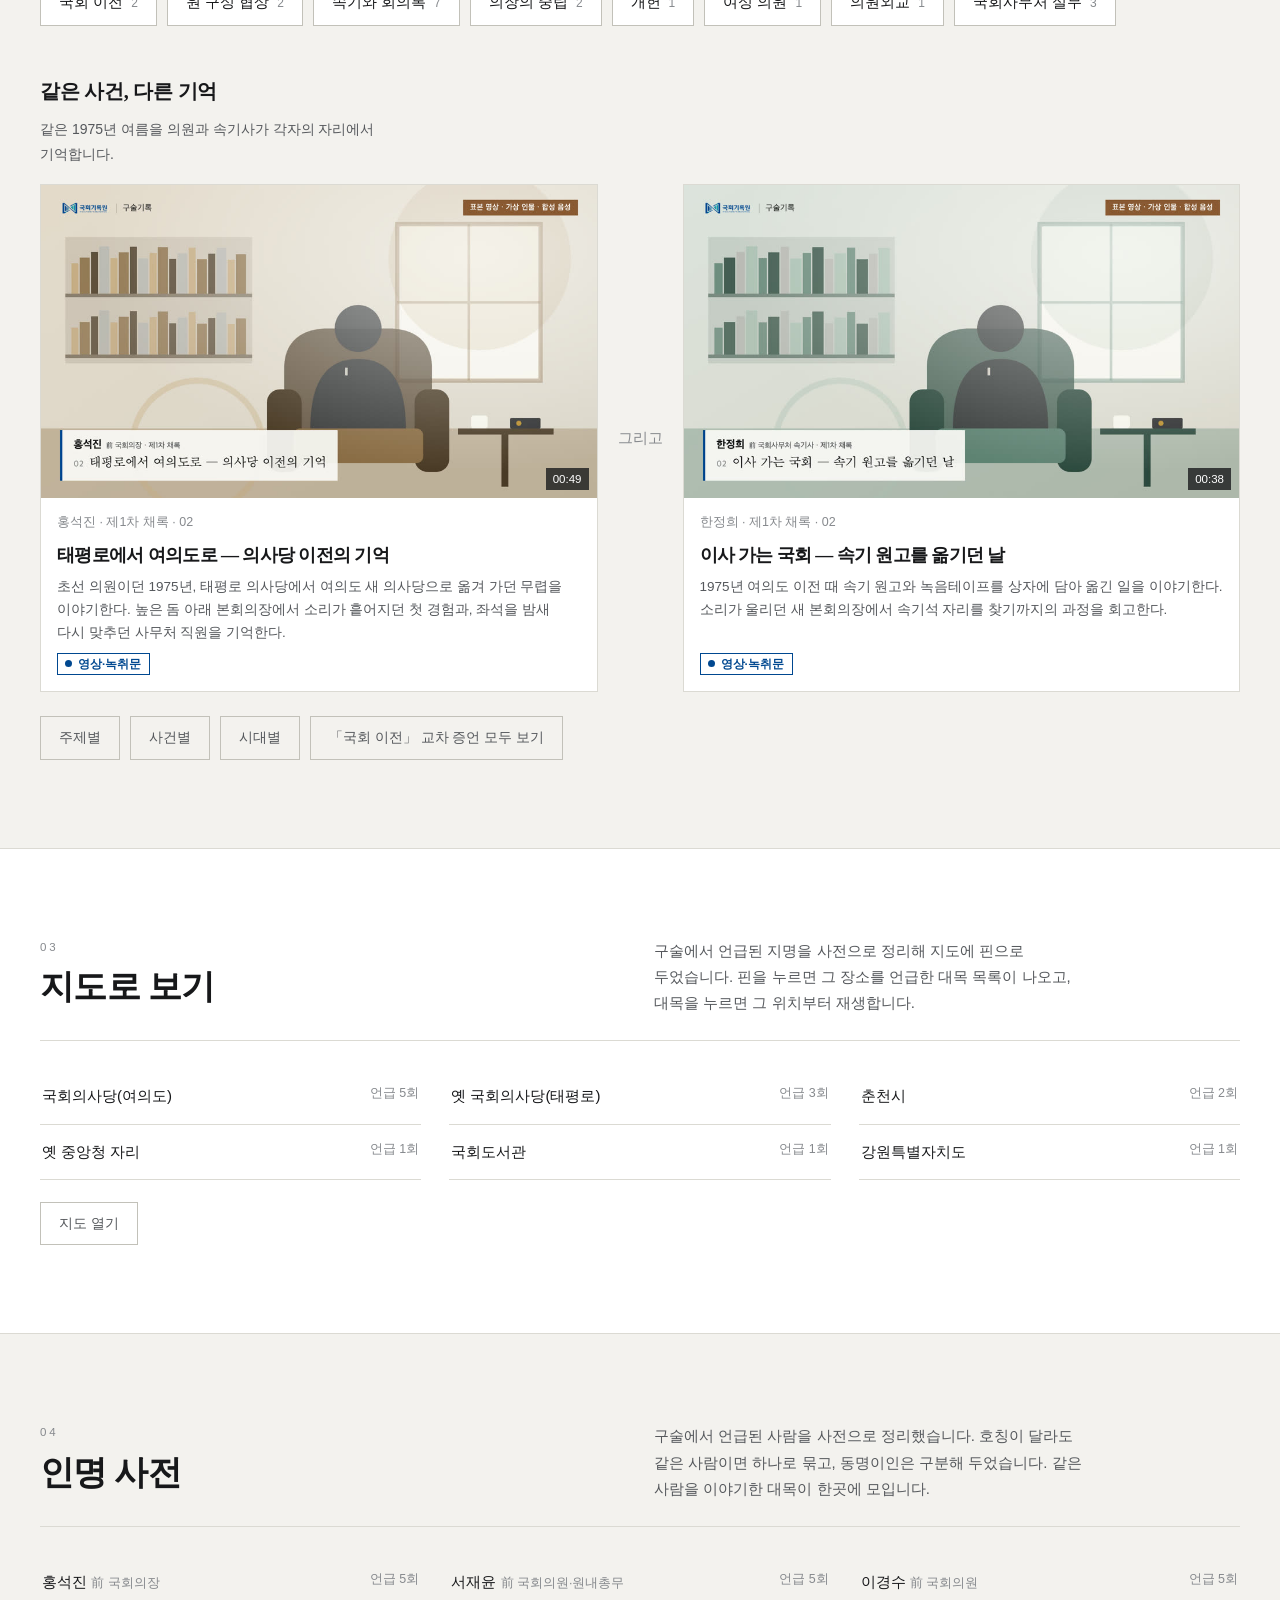
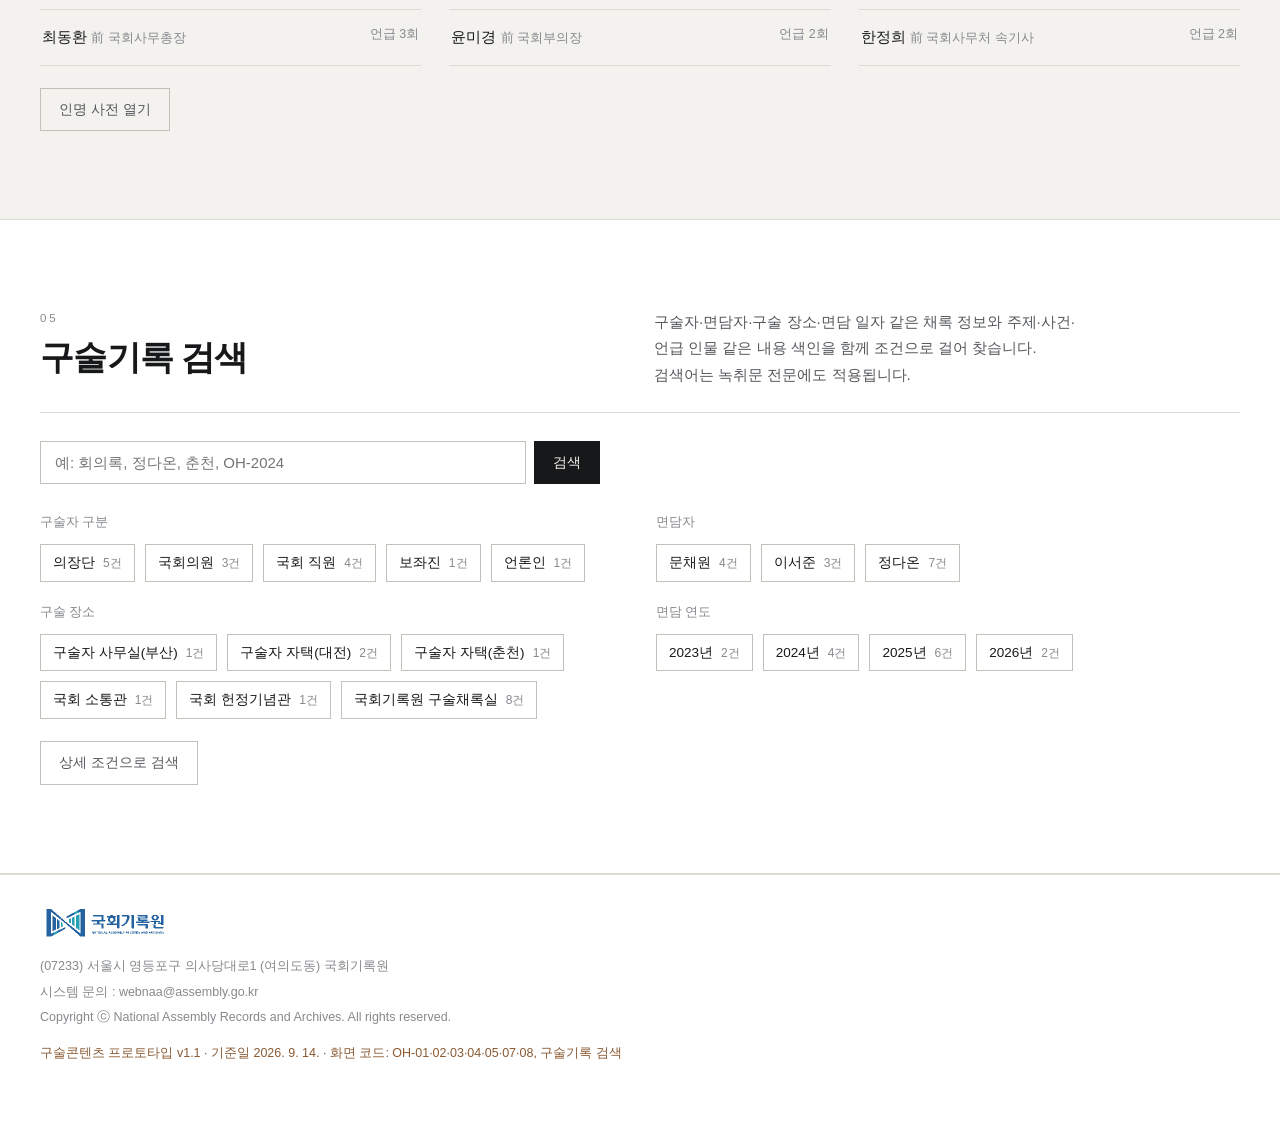
==== commit 99652629: "구술기록 홈을 메뉴 순서(구술자·주제로 보기·지도로 보기·인명 사전·구술기록 검색) 롱스크롤로 재구성 - 스크롤 위치의 섹션을 구술기록 메뉴에 표시(국회의원 컬렉션 첫 화면과 같은" ====
--- a/index.html
+++ b/index.html
@@ -27,9 +27,9 @@
       <div class="m"><button type="button">기록 속 의정사</button>
         <div class="mega"><p class="d">의회 민주주의 발전과 함께한 국회의 여정</p>
           <ul><li><a href="#/">국회연표</a></li><li><a href="#/">임시의정원</a></li></ul></div></div>
-      <div class="m"><button type="button">국회의원 컬렉션</button>
+      <div class="m"><button type="button" data-href="collection/index.html#list">국회의원 컬렉션</button>
         <div class="mega"><p class="d">한 사람이 남긴 기록으로 읽는 의정활동</p>
-          <ul><li><a href="#/">제22대 국회의원</a></li><li><a href="#/">의장단 컬렉션</a></li><li><a href="#/">기록물 기증 안내</a></li></ul></div></div>
+          <ul><li><a href="collection/index.html#list">제22대 국회의원</a></li><li><a href="collection/index.html">국회기록원 아카이브 홈</a></li></ul></div></div>
       <div class="m"><button type="button" aria-current="true">기록콘텐츠</button>
         <div class="mega"><p class="d">다양한 주제와 유형의 컬렉션으로 살펴보는 의정사</p>
           <ul><li><a href="#/">구술기록<span class="new">개편</span></a></li><li><a href="#/">국회의장 선물</a></li><li><a href="#/">기록물 큐레이션</a></li><li><a href="#/">디지털 전시</a></li></ul></div></div>
@@ -48,7 +48,6 @@
   <div class="wrap">
     <a class="ohname" href="#/">구술기록</a>
     <ul>
-      <li><a href="#/" data-nav="home">홈</a></li>
       <li><a href="#/narrators" data-nav="narrators">구술자</a></li>
       <li><a href="#/explore" data-nav="explore">주제로 보기</a></li>
       <li><a href="#/map" data-nav="map">지도로 보기</a></li>
--- a/assets/app.css
+++ b/assets/app.css
@@ -85,7 +85,7 @@
 .ohnav ul::-webkit-scrollbar{display:none}
 .ohnav ul a{text-decoration:none; white-space:nowrap; padding:6px 0; display:block; border-bottom:2px solid transparent}
 .ohnav ul a:hover{color:var(--ink)}
-.ohnav ul a[aria-current="page"]{color:var(--ink); font-weight:600; border-bottom-color:var(--ink)}
+.ohnav ul a[aria-current]{color:var(--ink); font-weight:600; border-bottom-color:var(--ink)}
 .ohsearch input{border:1px solid var(--line-2); background:var(--paper); color:var(--ink); padding:6px 12px; font-size:13px; width:100%; min-width:0}
 .ohsearch{display:none}
 
@@ -238,6 +238,21 @@
 .finder li a span:last-child{color:var(--ink-3); font-size:12.5px; white-space:nowrap}
 .finder .go{align-self:flex-start}
 
+.hero .scrollhint{margin-top:34px; font-size:12.5px; color:var(--ink-3); letter-spacing:.06em}
+.sec[data-nav]{scroll-margin-top:56px}
+.subh{font-family:var(--font-serif); font-size:20px; margin:48px 0 14px}
+.subd{color:var(--ink-2); font-size:14px; margin:-6px 0 18px; max-width:52ch}
+.acts2{margin-top:24px; display:flex; gap:10px; flex-wrap:wrap}
+.hlist{display:grid; gap:0 28px}
+@media (min-width:768px){ .hlist{grid-template-columns:1fr 1fr} }
+@media (min-width:1024px){ .hlist{grid-template-columns:1fr 1fr 1fr} }
+.hlist li a{display:flex; justify-content:space-between; gap:12px; padding:14px 2px; border-bottom:1px solid var(--line); text-decoration:none; font-size:15px}
+.hlist li a:hover span:first-child{text-decoration:underline; text-underline-offset:3px}
+.hlist li a span:last-child{color:var(--ink-3); font-size:12.5px; white-space:nowrap}
+.qgroups{display:grid; gap:20px 32px; margin-top:28px}
+@media (min-width:900px){ .qgroups{grid-template-columns:1fr 1fr} }
+.qg .fl{font-size:12.5px; color:var(--ink-3); margin-bottom:10px}
+.chip.sm{padding:6px 12px; font-size:13.5px}
 .recent li a{display:grid; grid-template-columns:92px 1fr; gap:4px 16px; padding:14px 2px; border-bottom:1px solid var(--line); text-decoration:none}
 .recent li:first-child a{border-top:1px solid var(--line)}
 .recent .d{font-size:12.5px; color:var(--ink-3)}
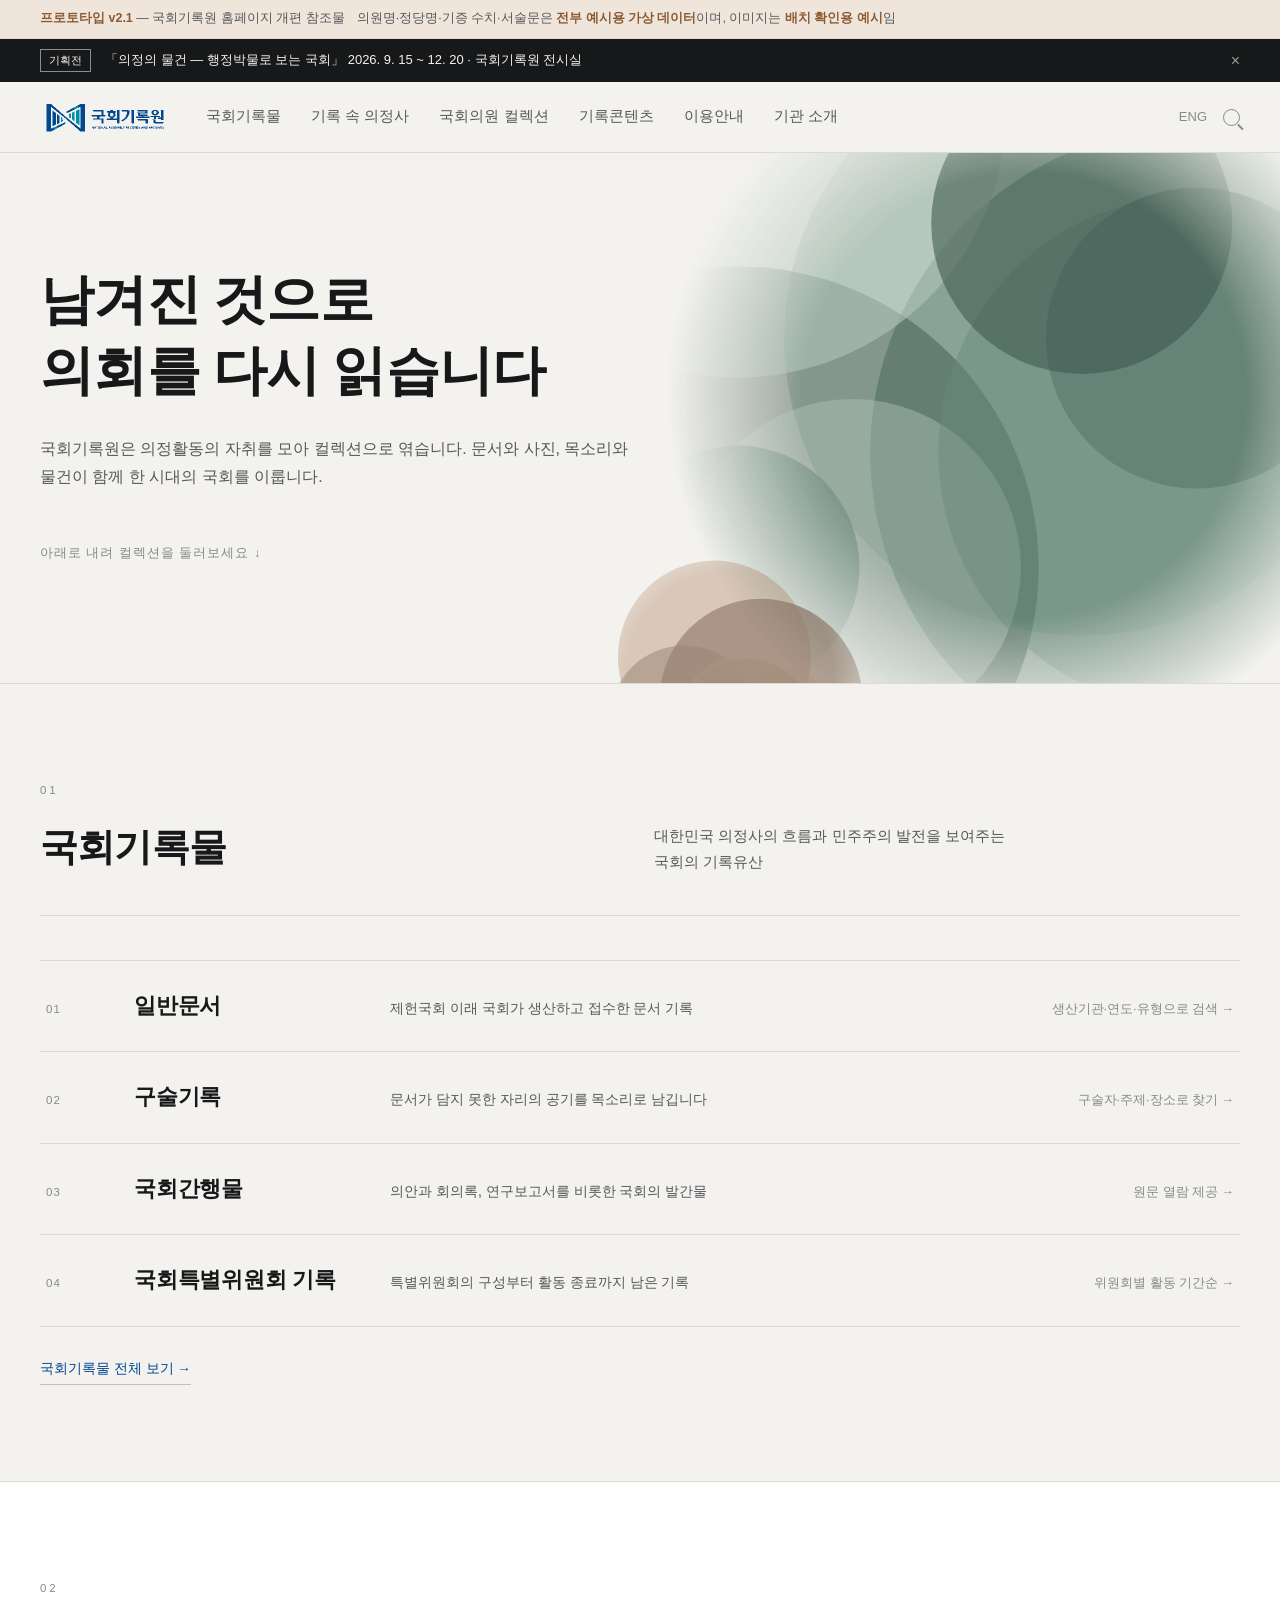
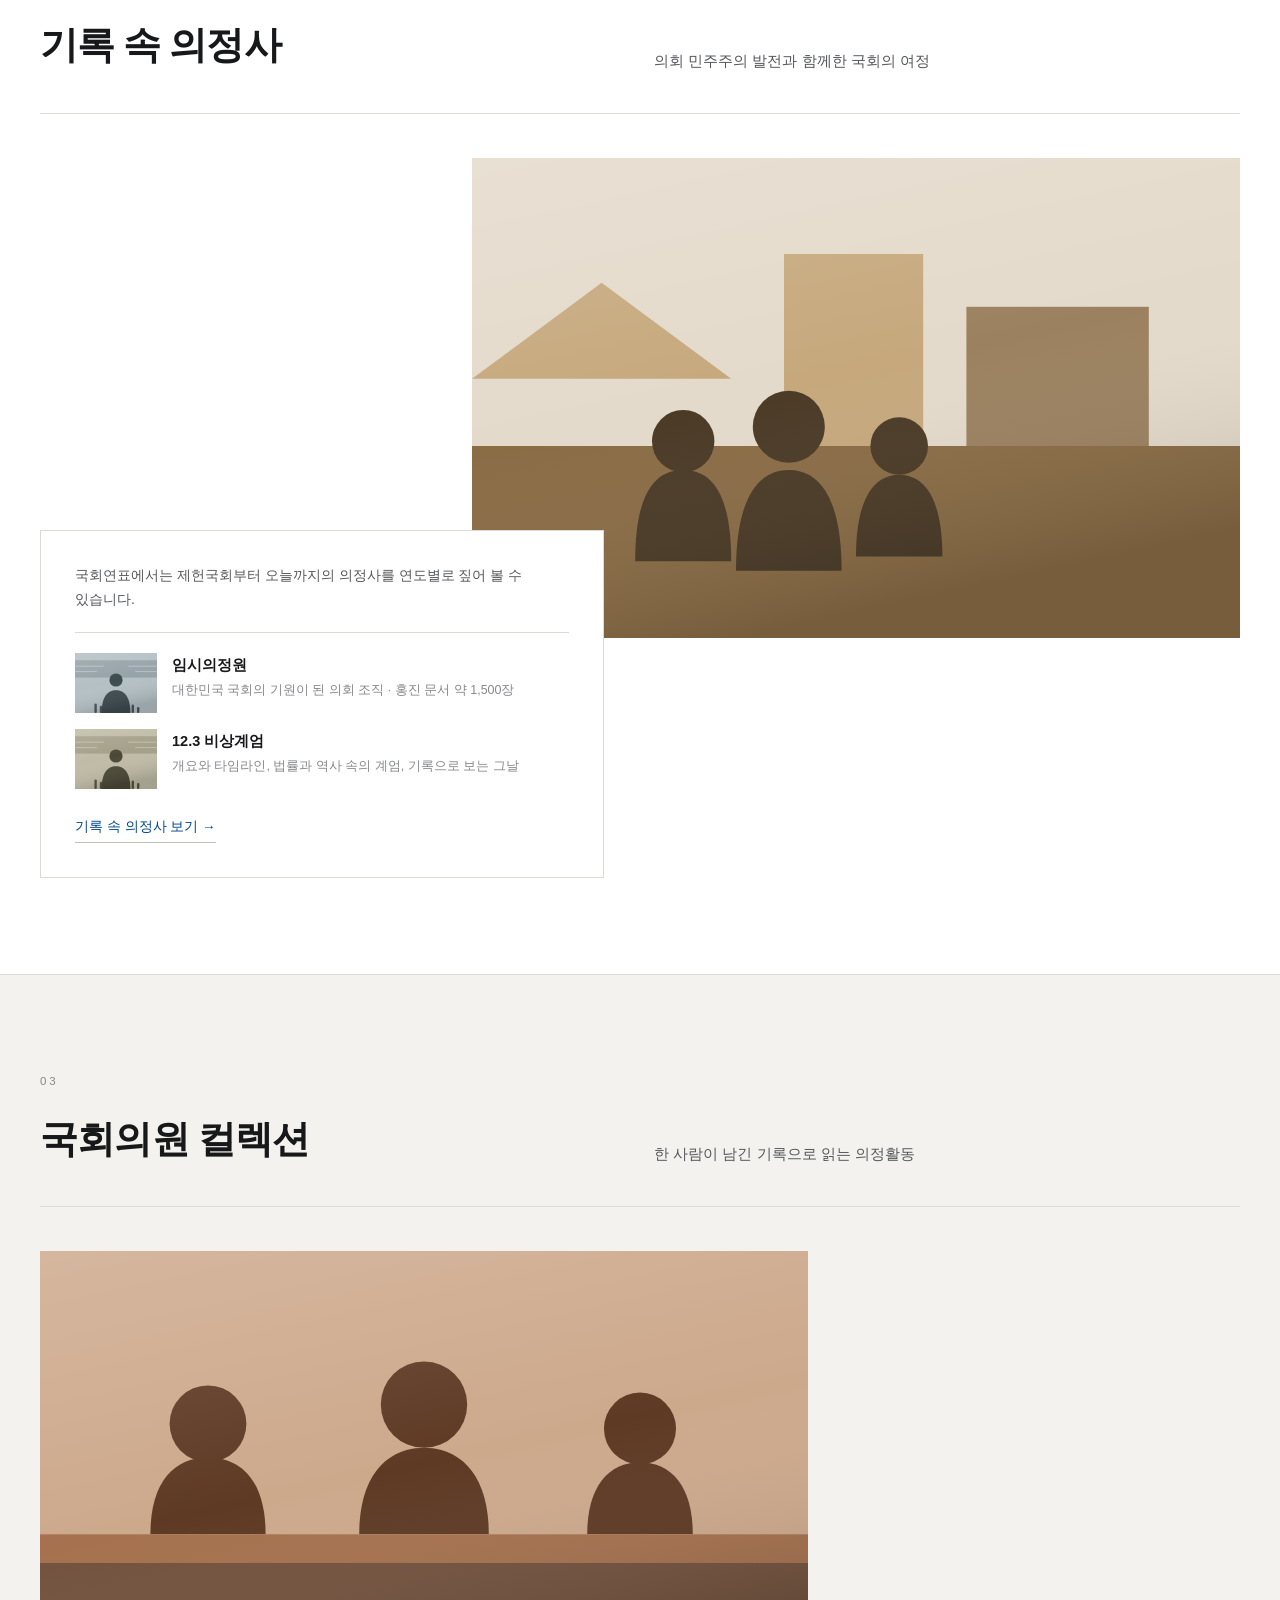
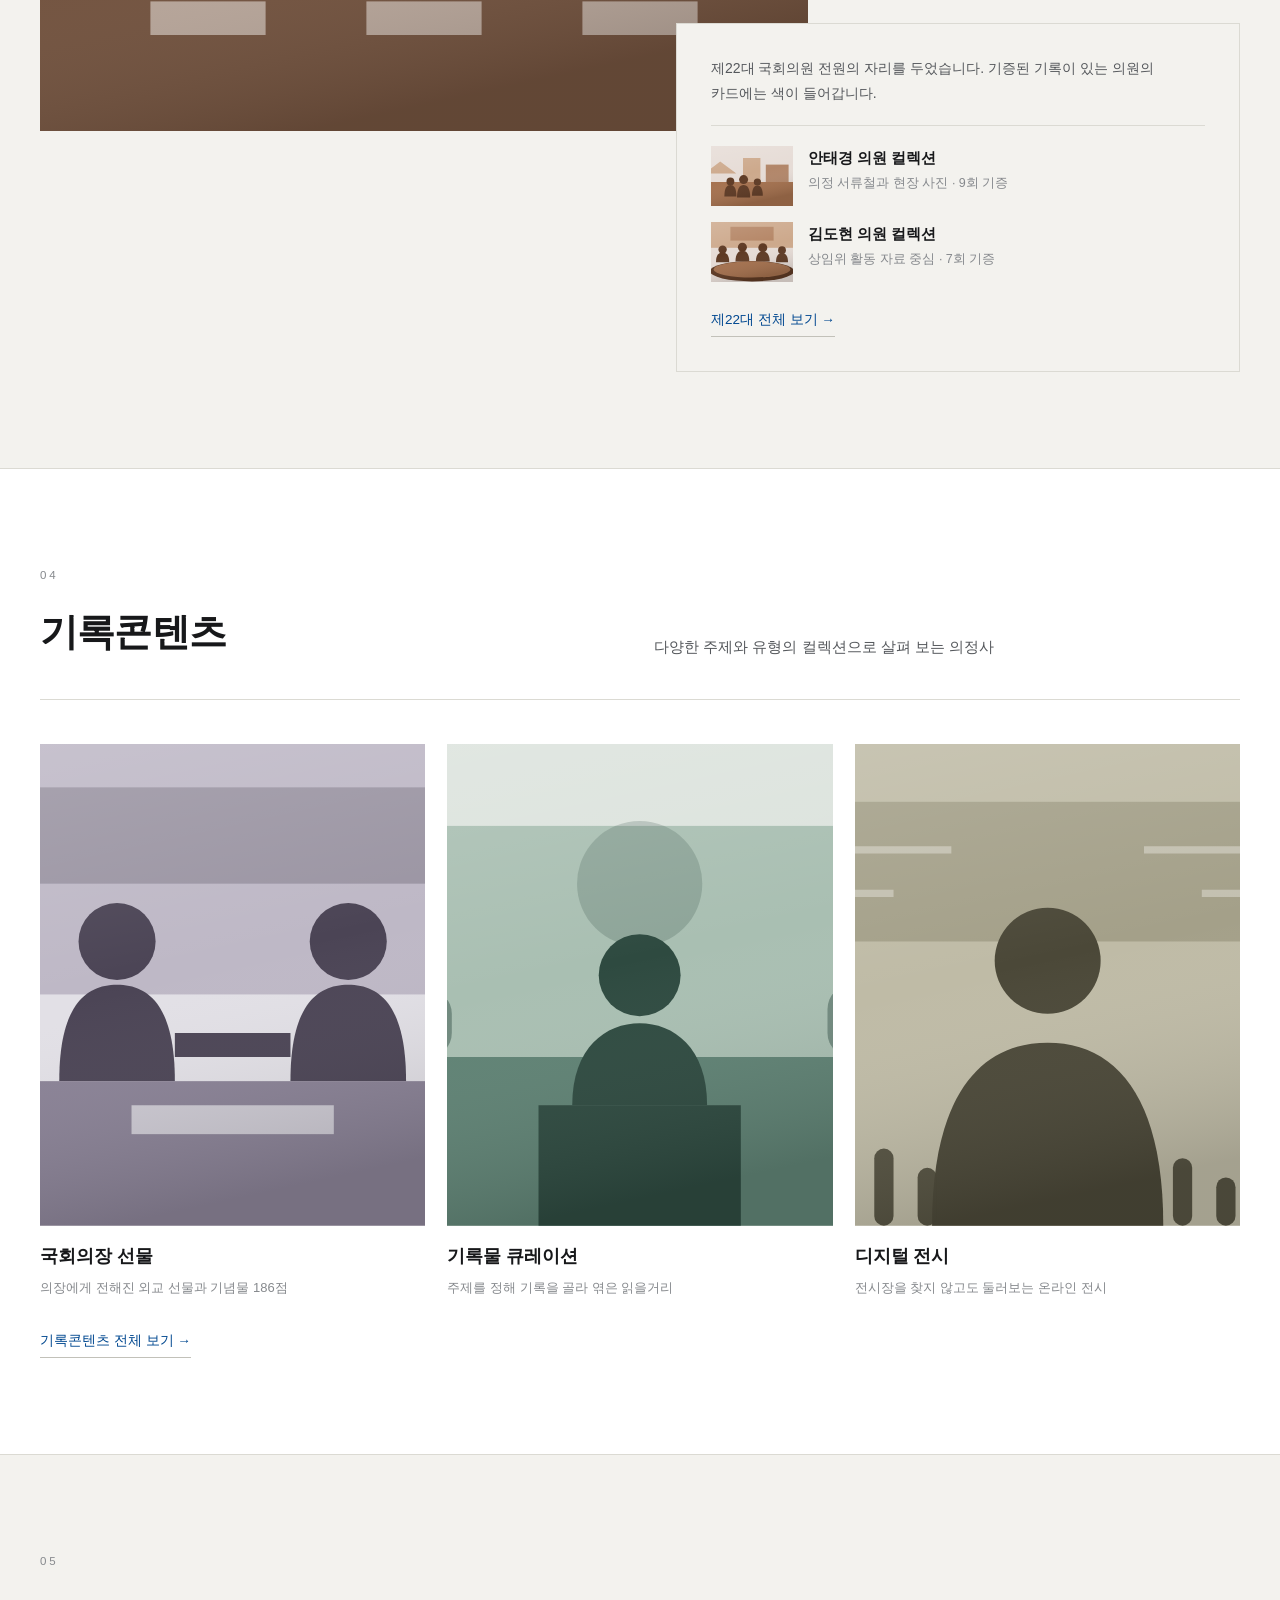
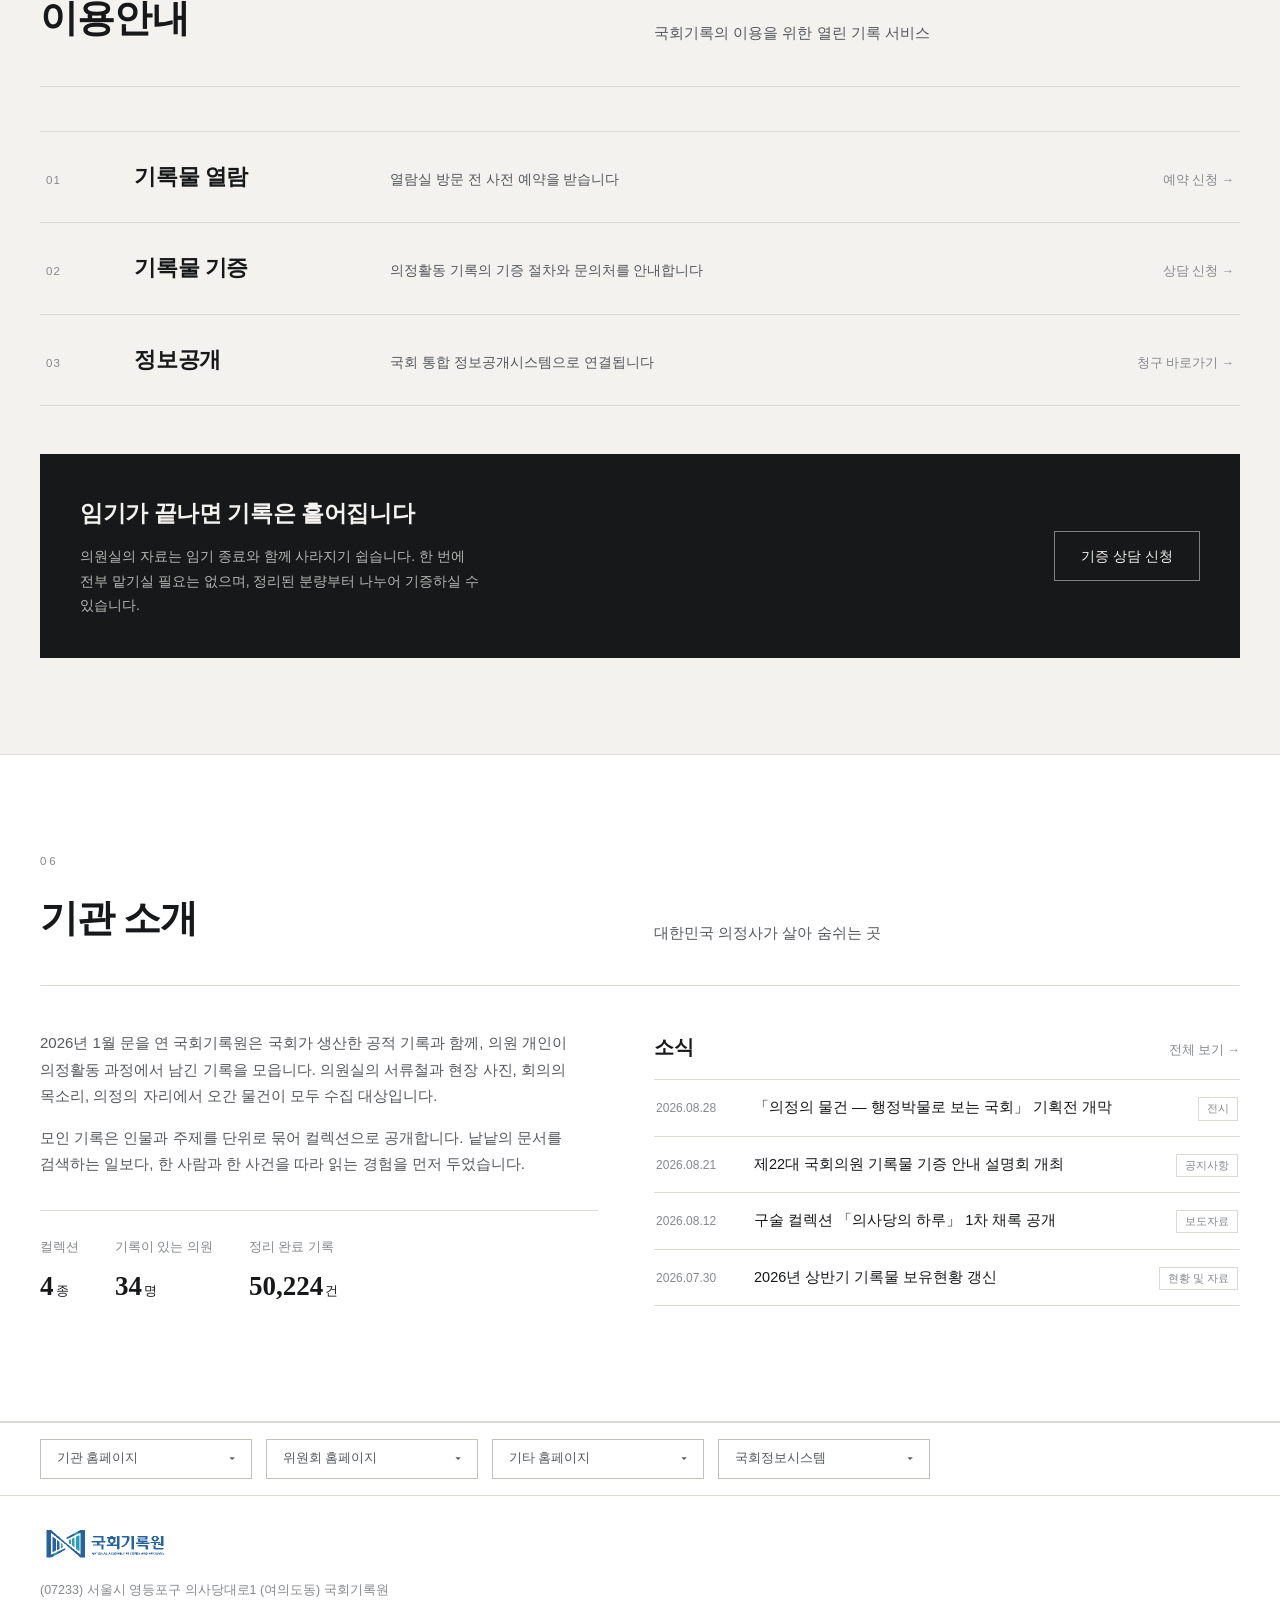
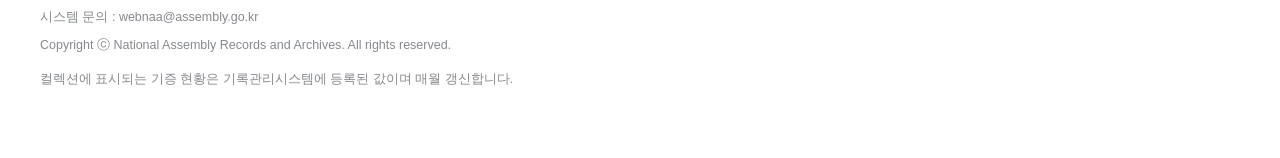
==== commit b1341a5e: "원장 지시에 따라 구술기록을 기록콘텐츠에서 국회기록물 아래로 옮김 - 국회기록물 하위 메뉴: 일반문서, 구술기록, 국회간행물, 국회특별위원회 기록 - 주소: /records/ 국회" ====
--- a/index.html
+++ b/index.html
@@ -1,72 +1,1769 @@
 <!doctype html>
-<html lang="ko">
-<head>
+<html lang="ko"><head>
 <meta charset="utf-8">
 <meta name="viewport" content="width=device-width,initial-scale=1">
 <meta name="robots" content="noindex,nofollow,noarchive">
 <meta name="googlebot" content="noindex,nofollow">
-<title>구술기록 — 국회기록원 (프로토타입)</title>
-<meta name="description" content="국회기록원 구술기록 서비스 개편 프로토타입. 주제 세그먼트 단위 재생, 타임코드 동기 녹취문, 지명·인명 사전 연결">
+<title>국회기록원 아카이브</title>
 <link rel="icon" href="data:image/svg+xml,%3Csvg xmlns='http://www.w3.org/2000/svg' viewBox='0 0 16 16'%3E%3Ccircle cx='8' cy='8' r='7' fill='%23004890'/%3E%3C/svg%3E">
-<link rel="stylesheet" href="assets/app.css">
-<script src="config.js"></script>
-<script src="assets/app.js" defer></script>
-</head>
-<body>
-<a class="skip" href="#main">본문 바로가기</a>
-
-<div class="notice" id="notice"></div>
+<style>:root{color-scheme:light}body{margin:0;padding:0;font:14px -apple-system,BlinkMacSystemFont,sans-serif;background:#faf9f5;color:#141413}img{max-width:100%}[hidden]:not([hidden=until-found i]){display:none!important}</style>
+<script>window.NAA = {"page": "home", "root": "", "oh": "records/oral-history/", "ext": false};</script>
+</head><body>
+<!-- 자동 생성 파일(tools/build_site.py). 고칠 때는 tools/naa_site.src.html을 고친 뒤 다시 생성함 -->
+
+<script>document.documentElement.lang = "ko";</script>
+<style>
+  :root{
+    --font-sans:"Pretendard","Apple SD Gothic Neo",-apple-system,BlinkMacSystemFont,
+      "Malgun Gothic","맑은 고딕","Noto Sans KR","Nanum Gothic","Helvetica Neue",Arial,sans-serif;
+    --font-serif:"AppleMyungjo","Apple SD Gothic Neo","Nanum Myeongjo",
+      "Batang","바탕","Gungsuh","궁서",Georgia,serif;
+
+    --paper:#F3F2EE;
+    --surface:#FFFFFF;
+    --surface-2:#E8E7E1;
+    --ink:#17181A;
+    --ink-2:#55585C;
+    --ink-3:#86898D;
+    --line:#DBDAD3;
+    --line-2:#C2C1B9;
+    --ci-navy:#004890;
+    --ci-teal:#0090A8;
+    --accent:#004890;
+    --accent-soft:#E4EBF3;
+    --copper:#8A5A33;
+    --copper-soft:#F0E5DA;
+    --focus:#B8892B;
+    --logo-filter:none;
+  }
+  :root:not([data-theme="light"]){ color-scheme: light dark; }
+  @media (prefers-color-scheme: dark){
+    :root:not([data-theme="light"]){
+      --paper:#141513; --surface:#1B1D1B; --surface-2:#252724;
+      --ink:#EDEDE9; --ink-2:#B0B3AF; --ink-3:#838682; --line:#2C2E2B; --line-2:#3E413D;
+      --ci-navy:#7FAEDC; --ci-teal:#5FBCCE;
+      --accent:#7FAEDC; --accent-soft:#152131; --copper:#C99263; --copper-soft:#2A2018;
+      --focus:#D9AE55;
+      --logo-filter:brightness(1.6) saturate(1.05);
+    }
+  }
+  :root[data-theme="dark"]{
+    --paper:#141513; --surface:#1B1D1B; --surface-2:#252724;
+    --ink:#EDEDE9; --ink-2:#B0B3AF; --ink-3:#838682; --line:#2C2E2B; --line-2:#3E413D;
+    --ci-navy:#7FAEDC; --ci-teal:#5FBCCE;
+    --accent:#7FAEDC; --accent-soft:#152131; --copper:#C99263; --copper-soft:#2A2018;
+    --focus:#D9AE55; --logo-filter:brightness(1.6) saturate(1.05); color-scheme: dark;
+  }
+
+  *{box-sizing:border-box}
+  body{margin:0; background:var(--paper); color:var(--ink);
+    font-family:var(--font-sans); font-size:15px; line-height:1.75; -webkit-font-smoothing:antialiased}
+  h1,h2,h3,h4{margin:0; text-wrap:balance; font-weight:700; letter-spacing:-.012em;
+    word-break:keep-all; overflow-wrap:break-word}
+  p, li, figcaption, dt, dd{word-break:keep-all; overflow-wrap:break-word}
+  p{margin:0}
+  button{font:inherit; color:inherit; cursor:pointer; background:none; border:none; padding:0}
+  a{color:inherit}
+  :focus-visible{outline:2px solid var(--focus); outline-offset:3px}
+  .serif{font-family:var(--font-serif)}
+  .tnum{font-variant-numeric:tabular-nums}
+  .wrap{max-width:1260px; margin:0 auto; padding:0 30px}
+  [hidden]{display:none !important}
+  .sr{position:absolute; width:1px; height:1px; overflow:hidden; clip:rect(0 0 0 0); white-space:nowrap}
+  svg.viz{display:block; width:100%; height:100%}
+
+  /* ---------- 안내 / 배너 / 헤더 ---------- */
+  .notice{background:var(--copper-soft); border-bottom:1px solid var(--line); font-size:12.5px; color:var(--ink-2)}
+  .notice .wrap{display:flex; gap:12px; flex-wrap:wrap; padding-top:8px; padding-bottom:8px}
+  .notice b{color:var(--copper); font-weight:600}
+  .banner{background:var(--ink); color:var(--paper); font-size:13px}
+  .banner .wrap{display:flex; align-items:center; gap:14px; padding-top:10px; padding-bottom:10px}
+  .banner .tagb{border:1px solid rgba(255,255,255,.5); padding:1px 8px; font-size:11px; white-space:nowrap}
+  .banner .close{margin-left:auto; opacity:.6; font-size:16px; line-height:1}
+
+  .site{background:var(--paper); border-bottom:1px solid var(--line); position:sticky; top:0; z-index:40}
+  .site .wrap{display:flex; align-items:center; gap:34px; height:70px}
+  .brand{display:block; width:132px; height:39px; flex:none;
+    background:url("[data-uri]") no-repeat left center / contain}
+  .brand{filter:var(--logo-filter)}
+  .nav{display:flex; gap:30px; font-size:15px; color:var(--ink-2); align-items:center}
+  .nav > .m{position:relative}
+  .nav > .m > button{padding:24px 0; border-bottom:2px solid transparent}
+  .nav > .m > button:hover, .nav > .m:focus-within > button{color:var(--ci-navy)}
+  .nav > .m > button[aria-current="true"]{color:var(--ci-navy); font-weight:600; border-bottom-color:var(--ci-navy)}
+  .mega{
+    position:absolute; left:50%; transform:translateX(-50%); top:100%;
+    min-width:230px; background:var(--surface); border:1px solid var(--line);
+    box-shadow:0 12px 28px -18px rgba(0,0,0,.35); padding:18px 22px 20px;
+    opacity:0; visibility:hidden; transition:opacity .14s; z-index:50;
+  }
+  .nav > .m:hover .mega, .nav > .m:focus-within .mega{opacity:1; visibility:visible}
+  .mega .d{font-size:12px; color:var(--ink-3); line-height:1.6; padding-bottom:12px;
+    margin-bottom:12px; border-bottom:1px solid var(--line); max-width:26ch}
+  .mega ul{list-style:none; margin:0; padding:0; display:flex; flex-direction:column; gap:9px}
+  .mega a{font-size:13.5px; color:var(--ink-2); text-decoration:none; white-space:nowrap; display:block}
+  .mega a:hover{color:var(--ci-navy); text-decoration:underline; text-underline-offset:3px}
+  .mega .new{font-size:10px; color:var(--ci-teal); border:1px solid var(--ci-teal); padding:0 5px; margin-left:6px}
+  .site .right{margin-left:auto; font-size:13px; color:var(--ink-3); display:flex; gap:16px; align-items:center}
+  .site .right span{cursor:pointer}
+  .site .right .sch{width:17px; height:17px; display:block;
+    border:1.7px solid var(--ink-3); border-radius:50%; position:relative}
+  .site .right .sch::after{content:""; position:absolute; right:-5px; bottom:-3px; width:7px; height:1.7px;
+    background:var(--ink-3); transform:rotate(45deg)}
+
+  /* ---------- 홈: 히어로 (겹치는 도형) ---------- */
+  .hero{position:relative; overflow:hidden; border-bottom:1px solid var(--line)}
+  .hero .art{position:absolute; inset:0; pointer-events:none}
+  .hero .art > div, .lhead .art{
+    -webkit-mask-image:radial-gradient(closest-side, #000 62%, transparent 100%);
+    mask-image:radial-gradient(closest-side, #000 62%, transparent 100%);
+  }
+  .hero .art .a1{position:absolute; right:-8%; top:-22%; width:56%; aspect-ratio:1/1; opacity:.92}
+  .hero .art .a2{position:absolute; right:30%; bottom:-30%; width:26%; aspect-ratio:1/1; opacity:.6}
+  .hero .wrap{position:relative; padding-top:112px; padding-bottom:118px}
+  .hero .txt{max-width:min(52%, 620px)}
+  .hero h1{font-family:var(--font-serif); font-size:clamp(31px,4.2vw,54px); line-height:1.32}
+  .hero .lede{margin-top:28px; color:var(--ink-2); font-size:16px}
+  .hero .scrollhint{margin-top:52px; font-size:12.5px; color:var(--ink-3); letter-spacing:.08em}
+
+  /* ---------- 홈: 섹션 공통 ---------- */
+  .sec{padding:96px 0; border-bottom:1px solid var(--line)}
+  .sec:nth-child(even){background:var(--surface)}
+  .sec-head{display:grid; grid-template-columns:minmax(0,1fr) minmax(0,1.05fr); gap:56px;
+    align-items:end; padding-bottom:34px; margin-bottom:44px; border-bottom:1px solid var(--line)}
+  .sec-head .no{font-size:11.5px; letter-spacing:.24em; color:var(--ink-3); font-variant-numeric:tabular-nums}
+  .sec-head h2{font-family:var(--font-serif); font-size:clamp(26px,3vw,38px); margin-top:14px; letter-spacing:-.02em}
+  .sec-head .d{color:var(--ink-2); font-size:15px; max-width:44ch; padding-bottom:5px}
+
+  /* 목록형 섹션 */
+  .idxlist{list-style:none; margin:0; padding:0}
+  .idxlist li{border-bottom:1px solid var(--line)}
+  .idxlist li:first-child{border-top:1px solid var(--line)}
+  .idxlist button, .idxlist a.idxrow{display:grid; grid-template-columns:64px minmax(150px,232px) minmax(0,1fr) auto;
+    gap:24px; align-items:baseline; width:100%; text-align:left; padding:26px 6px}
+  .idxlist .n{font-size:11.5px; color:var(--ink-3); font-variant-numeric:tabular-nums; letter-spacing:.1em}
+  .idxlist .t{font-size:22px; font-weight:700; letter-spacing:-.01em}
+  .idxlist .dd{font-size:14px; color:var(--ink-2)}
+  .idxlist .go{font-size:12.5px; color:var(--ink-3); white-space:nowrap}
+  .idxlist button:hover, .idxlist a.idxrow:hover{background:var(--accent-soft)}
+  .idxlist button:hover .go, .idxlist a.idxrow:hover .go{color:var(--accent)}
+  .idxlist button:hover .t, .idxlist a.idxrow:hover .t{text-decoration:underline; text-underline-offset:5px; text-decoration-thickness:1px}
+
+  /* 대표 사례형 섹션 */
+  .feature{position:relative}
+  .feature .visual{width:64%; aspect-ratio:16/10; overflow:hidden; background:var(--surface-2)}
+  .feature.rev .visual{margin-left:36%}
+  .feature .panel{position:relative; z-index:2; width:47%; margin-top:-108px; margin-left:auto;
+    background:var(--paper); border:1px solid var(--line); padding:32px 34px 34px}
+  .sec:nth-child(even) .feature .panel{background:var(--surface)}
+  .feature.rev .panel{margin-left:0; margin-right:auto}
+  .feature .note{font-size:14px; color:var(--ink-2); padding-bottom:20px; margin-bottom:20px;
+    border-bottom:1px solid var(--line)}
+  .picks{display:flex; flex-direction:column; gap:16px}
+  .pick{display:flex; gap:15px; align-items:flex-start; text-align:left; width:100%}
+  .pick .th{width:82px; height:60px; flex:none; overflow:hidden; background:var(--surface-2)}
+  .pick b{display:block; font-size:14.5px; font-weight:600}
+  .pick span span{display:block; font-size:12.5px; color:var(--ink-3); margin-top:3px; line-height:1.55}
+  .pick:hover b{text-decoration:underline; text-underline-offset:3px}
+  .feature .go{margin-top:26px; font-size:13.5px; color:var(--accent);
+    border-bottom:1px solid var(--line-2); padding-bottom:4px}
+  .feature .go:hover{border-bottom-color:var(--accent)}
+
+  /* 타일형 섹션 */
+  .tiles{display:grid; grid-template-columns:repeat(4,1fr); gap:22px}
+  .tile{text-align:left; display:block; text-decoration:none}
+  .tiles-more{display:inline-block; margin-top:30px; font-size:13.5px; color:var(--accent); text-decoration:none;
+    border-bottom:1px solid var(--line-2); padding-bottom:4px}
+  .tiles-more:hover{border-bottom-color:var(--accent)}
+  .contents-body{padding-top:44px; padding-bottom:96px}
+  @media (min-width:1024px){ .tiles.n3{grid-template-columns:repeat(3,1fr)} }
+  a.idxrow{text-decoration:none}
+  .tile .img{display:block; aspect-ratio:4/5; overflow:hidden; background:var(--surface-2)}
+  .tile .img svg{transition:transform .5s cubic-bezier(.2,.7,.3,1)}
+  .tile:hover .img svg{transform:scale(1.04)}
+  .tile .cap{display:block; padding-top:15px}
+  .tile .cap b{display:block; font-size:18px}
+  .tile .cap span{display:block; font-size:13px; color:var(--ink-3); margin-top:6px; line-height:1.6}
+  .tile:hover .cap b{text-decoration:underline; text-underline-offset:4px}
+
+  /* 기증 안내 박스 */
+  .donatebox{display:flex; gap:34px; align-items:center; justify-content:space-between; flex-wrap:wrap;
+    margin-top:48px; background:var(--ink); color:var(--paper); padding:40px 40px}
+  .donatebox h3{font-family:var(--font-serif); font-size:23px}
+  .donatebox p{margin-top:10px; opacity:.72; font-size:14px; max-width:52ch}
+  .donatebox a{border:1px solid rgba(255,255,255,.45); padding:12px 26px; text-decoration:none;
+    font-size:14px; white-space:nowrap}
+  .donatebox a:hover{background:rgba(255,255,255,.12)}
+
+  /* 기관 소개 섹션 */
+  .about{display:grid; grid-template-columns:minmax(0,1fr) minmax(0,1.05fr); gap:56px; align-items:start}
+  .about .prose p{color:var(--ink-2); font-size:15px}
+  .about .prose p + p{margin-top:16px}
+  .figs3{display:flex; gap:36px; flex-wrap:wrap; margin-top:32px; padding-top:26px; border-top:1px solid var(--line)}
+  .figs3 div dt{font-size:12.5px; color:var(--ink-3)}
+  .figs3 div dd{margin:4px 0 0; font-family:var(--font-serif); font-size:27px; font-weight:600}
+  .figs3 div dd small{font-family:var(--font-sans); font-size:13px; font-weight:400; margin-left:2px}
+  .newsbox .nh{display:flex; align-items:baseline; gap:16px; padding-bottom:14px; border-bottom:1px solid var(--line)}
+  .newsbox .nh h3{font-family:var(--font-serif); font-size:20px}
+  .newsbox .nh span{margin-left:auto; font-size:12.5px; color:var(--ink-3)}
+  .newsbox ul{list-style:none; margin:0; padding:0}
+  .newsbox li{border-bottom:1px solid var(--line)}
+  .newsbox button{display:flex; gap:16px; align-items:baseline; width:100%; text-align:left; padding:15px 2px}
+  .newsbox .d{font-size:12px; color:var(--ink-3); width:82px; flex:none; font-variant-numeric:tabular-nums}
+  .newsbox .t{font-size:14.5px}
+  .newsbox .c{margin-left:auto; font-size:11px; color:var(--ink-3); border:1px solid var(--line);
+    padding:1px 8px; white-space:nowrap}
+  .newsbox button:hover .t{text-decoration:underline; text-underline-offset:3px}
+
+  footer.foot{border-top:1px solid var(--line); background:var(--surface); padding:0; font-size:12.5px; color:var(--ink-3)}
+  .foot .links{border-bottom:1px solid var(--line)}
+  .foot .links .wrap{display:flex; gap:14px; flex-wrap:wrap; padding-top:16px; padding-bottom:16px}
+  .foot .links button{border:1px solid var(--line-2); padding:8px 16px; font-size:12.5px; color:var(--ink-2);
+    display:flex; align-items:center; gap:26px; min-width:212px; justify-content:space-between}
+  .foot .links button:hover{border-color:var(--ci-navy); color:var(--ci-navy)}
+  .foot .info{padding-top:28px; padding-bottom:62px}
+  .foot .info .brand{margin-bottom:16px; opacity:.85}
+  .foot .info p{margin-bottom:5px; line-height:1.8}
+
+  /* ---------- 목록 ---------- */
+  .lhead{border-bottom:1px solid var(--line); background:var(--surface); position:relative; overflow:hidden}
+  .lhead .art{position:absolute; right:-4%; top:-40%; width:34%; aspect-ratio:1/1; opacity:.6; pointer-events:none}
+  .lhead .wrap{position:relative; padding:56px 30px 42px}
+  .lhead h1{font-family:var(--font-serif); font-size:38px}
+  .lhead .lede{margin-top:14px; color:var(--ink-2); max-width:52ch}
+  .terms{display:flex; gap:22px; margin-top:30px; font-size:14.5px; color:var(--ink-3); flex-wrap:wrap}
+  .terms button{padding-bottom:5px; border-bottom:2px solid transparent}
+  .terms button[aria-selected="true"]{color:var(--ink); font-weight:600; border-bottom-color:var(--ink)}
+  .terms button:disabled{cursor:default; opacity:.5}
+  .terms .tag{font-size:11px; color:var(--ink-3); margin-left:5px}
+
+  .toolbar{border-bottom:1px solid var(--line); background:var(--paper); position:sticky; top:64px; z-index:30}
+  .toolbar .wrap{display:flex; align-items:center; gap:12px; padding-top:13px; padding-bottom:13px; flex-wrap:wrap}
+  .seg{display:flex; border:1px solid var(--line-2)}
+  .seg button{padding:7px 15px; font-size:13px; color:var(--ink-2); border-right:1px solid var(--line-2)}
+  .seg button:last-child{border-right:none}
+  .seg button[aria-pressed="true"]{background:var(--ink); color:var(--paper)}
+  .search{border:1px solid var(--line-2); background:var(--surface); color:var(--ink); padding:7px 12px; font-size:13px; width:180px}
+  .idx{display:flex; flex-wrap:wrap; margin-left:auto}
+  .idx button{width:28px; padding:6px 0; font-size:13px; color:var(--ink-3)}
+  .idx button:hover:not(:disabled){color:var(--accent)}
+  .idx button[aria-pressed="true"]{color:var(--ink); font-weight:700; text-decoration:underline; text-underline-offset:4px}
+  .idx button:disabled{color:var(--line-2); cursor:default}
+  .resline{padding:26px 0 20px; font-size:13.5px; color:var(--ink-2); display:flex; gap:18px; align-items:center; flex-wrap:wrap}
+  .resline b{color:var(--ink); font-weight:600}
+  .resline .lg{display:flex; gap:20px; color:var(--ink-3); font-size:12.5px}
+  .resline .lg span{display:flex; align-items:center; gap:7px}
+  .resline .lg i{width:24px; height:16px; display:block; overflow:hidden}
+
+  .grid{display:grid; grid-template-columns:repeat(4,1fr); gap:30px 22px; padding-bottom:64px}
+  .mcard{position:relative}
+  .mcard .shot{aspect-ratio:4/3; overflow:hidden; background:var(--surface-2)}
+  .mcard .shot svg{transition:transform .5s cubic-bezier(.2,.7,.3,1)}
+  .mcard:hover .shot svg{transform:scale(1.04)}
+  .mcard h3{font-family:var(--font-serif); font-size:20px; margin-top:14px}
+  .mcard .meta{font-size:12.5px; color:var(--ink-3); margin-top:3px}
+  .mcard.empty h3{color:var(--ink-2)}
+  .mcard.empty .meta{color:var(--line-2)}
+  .mcard .cardlink{text-decoration:none}
+  .mcard .cardlink::after{content:""; position:absolute; inset:0}
+  .mcard:hover h3{text-decoration:underline; text-underline-offset:4px; text-decoration-thickness:1px}
+  .estate{padding:80px 0; text-align:center; color:var(--ink-3)}
+  .morebtn{display:flex; justify-content:center; padding-bottom:76px}
+  .morebtn button{border:1px solid var(--line-2); padding:12px 34px; font-size:14px; color:var(--ink-2)}
+  .morebtn button:hover{border-color:var(--ink); color:var(--ink)}
+
+  /* ---------- 상세 ---------- */
+  .backbar{border-bottom:1px solid var(--line); background:var(--paper); position:sticky; top:64px; z-index:30}
+  .backbar .wrap{padding:12px 30px; display:flex; align-items:center; gap:12px}
+  .backbar button{font-size:13.5px; color:var(--ink-2)}
+  .backbar button:hover{color:var(--ink)}
+  .backbar .sid{font-size:11.5px; color:var(--ink-3); letter-spacing:.08em; margin-left:auto}
+
+  .dhero{background:var(--surface); border-bottom:1px solid var(--line)}
+  .dhero .band{display:grid; grid-template-columns:2fr 1fr 1fr; gap:2px; aspect-ratio:21/7; max-height:400px;
+    overflow:hidden; background:var(--line)}
+  .dhero .band > div{overflow:hidden; background:var(--surface-2)}
+  .dhero .cap{font-size:11.5px; color:var(--ink-3); max-width:1260px; margin:0 auto; padding:9px 30px 0}
+  .dhero .wrap{padding:34px 30px 46px}
+  .dhero .kicker{font-size:12px; letter-spacing:.16em; color:var(--ink-3)}
+  .dhero h1{font-family:var(--font-serif); font-size:clamp(33px,4.6vw,52px); margin-top:12px}
+  .dhero .oneline{margin-top:12px; color:var(--ink-2); font-size:14.5px}
+  .share{display:flex; gap:10px; margin-top:24px}
+  .share button{border:1px solid var(--line-2); padding:8px 16px; font-size:12.5px; color:var(--ink-2)}
+  .share button:hover{border-color:var(--ink); color:var(--ink)}
+
+  .article{max-width:1260px; margin:0 auto; padding:0 30px}
+  .col{max-width:35em}
+  .bio{margin:56px 0 0; font-size:17.5px; line-height:1.9}
+  .bio p + p{margin-top:18px}
+  .ledger{margin:54px 0 0; max-width:37em}
+  .ledger .lh{display:flex; align-items:baseline; gap:16px; flex-wrap:wrap;
+    padding-bottom:14px; border-bottom:1px solid var(--ink)}
+  .ledger h2{font-family:var(--font-serif); font-size:21px}
+  .ledger .sum{margin-left:auto; font-size:12.5px; color:var(--ink-3); letter-spacing:.01em}
+  .ledger .tl{list-style:none; margin:0; padding:6px 0 0}
+  .ledger .tl li{position:relative; display:grid; grid-template-columns:76px 1fr; gap:18px;
+    padding:13px 0 13px 22px; align-items:baseline}
+  .ledger .tl li::before{content:""; position:absolute; left:0; top:21px; width:7px; height:7px;
+    border-radius:50%; background:var(--accent)}
+  .ledger .tl li::after{content:""; position:absolute; left:3px; top:28px; bottom:-13px; width:1px; background:var(--line-2)}
+  .ledger .tl li:last-child::after{display:none}
+  .ledger .tl li.wip::before{background:var(--paper); border:1.5px solid var(--copper); top:19.5px; left:-1px; width:9px; height:9px}
+  .ledger .ym{font-size:12.5px; color:var(--ink-3); letter-spacing:.02em}
+  .ledger .tx{font-size:15px; color:var(--ink-2); line-height:1.7}
+  .ledger li.wip .tx{color:var(--copper)}
+  .ledger .now{margin-top:14px; margin-left:22px; font-size:12.5px; color:var(--ink-3)}
+
+  .chapter{margin:64px 0 0; padding-top:46px; border-top:1px solid var(--line)}
+  .chapter .ch-no{font-size:11.5px; letter-spacing:.2em; color:var(--ink-3); font-variant-numeric:tabular-nums}
+  .chapter h2{font-family:var(--font-serif); font-size:27px; margin-top:12px; max-width:20em}
+  .chapter .prose{max-width:35em; margin-top:22px; font-size:16px; line-height:1.95; color:var(--ink-2)}
+  .chapter .prose p + p{margin-top:18px}
+
+  .pull{margin:34px 0; padding:0 0 0 22px; border-left:2px solid var(--accent)}
+  .pull p{font-family:var(--font-serif); font-size:20px; line-height:1.8; color:var(--ink)}
+  .pull cite{display:block; font-style:normal; font-size:12.5px; color:var(--ink-3); margin-top:12px}
+  figure{margin:34px 0}
+  figure.wide{max-width:920px}
+  figure.wide .img{aspect-ratio:16/9}
+  figure .img{aspect-ratio:4/3; background:var(--surface-2); overflow:hidden; border:1px solid var(--line)}
+  figure.pair{display:grid; grid-template-columns:1fr 1fr; gap:20px}
+  figure.pair .img{margin:0}
+  figcaption{font-size:12px; color:var(--ink-3); line-height:1.65; margin-top:10px; max-width:44em}
+  figcaption b{display:block; color:var(--ink-2); font-weight:600; font-size:12.5px; margin-bottom:2px}
+  figure button.openimg{display:block; width:100%; padding:0; text-align:left}
+  figure button.openimg:hover .img{border-color:var(--line-2)}
+  .figlink{font-size:11.5px; color:var(--accent); margin-top:4px; display:inline-block}
+
+  .endbar{margin:74px 0 0; padding:34px 0 0; border-top:1px solid var(--line)}
+  .endbar .row{display:flex; gap:20px; flex-wrap:wrap; align-items:center; justify-content:space-between}
+  .endbar p{font-size:13.5px; color:var(--ink-2); max-width:44ch}
+  .endbar button{border:1px solid var(--line-2); padding:11px 22px; font-size:13.5px; color:var(--ink-2)}
+  .endbar button:hover{border-color:var(--ink); color:var(--ink)}
+  .endbar .disclose{font-size:11.5px; color:var(--ink-3); margin-top:22px; max-width:60ch}
+  .artfoot{padding-bottom:96px}
+  .invite{margin:52px 0 0; padding:32px 34px; border:1px solid var(--line); border-left:2px solid var(--copper);
+    background:var(--surface); max-width:40em}
+  .invite h2{font-family:var(--font-serif); font-size:20px}
+  .invite p{margin-top:14px; color:var(--ink-2); font-size:15px; line-height:1.9}
+  .invite a{display:inline-block; margin-top:22px; background:var(--ink); color:var(--paper);
+    padding:12px 26px; text-decoration:none; font-size:14px}
+
+  /* ---------- 기록 목록 ---------- */
+  .ihead{background:var(--surface); border-bottom:1px solid var(--line)}
+  .ihead .wrap{padding:40px 30px}
+  .ihead h1{font-family:var(--font-serif); font-size:29px}
+  .ihead .sub{margin-top:10px; font-size:13.5px; color:var(--ink-3)}
+  .tabs{display:flex; gap:22px; margin-top:26px; flex-wrap:wrap; font-size:13.5px; color:var(--ink-3)}
+  .tabs button{padding-bottom:6px; border-bottom:2px solid transparent}
+  .tabs button[aria-selected="true"]{color:var(--ink); font-weight:600; border-bottom-color:var(--ink)}
+  .tabs button:disabled{cursor:default; opacity:.45}
+  .tabs .n{font-variant-numeric:tabular-nums; margin-left:5px; font-size:12px}
+  .tblwrap{overflow-x:auto; border:1px solid var(--line); background:var(--surface); margin:22px 0 14px}
+  table.items{border-collapse:collapse; width:100%; min-width:720px; font-size:13.5px}
+  .items th{text-align:left; font-size:11.5px; font-weight:600; color:var(--ink-3);
+    padding:12px 16px; border-bottom:1px solid var(--line); background:var(--surface-2); white-space:nowrap}
+  .items td{padding:12px 16px; border-bottom:1px solid var(--line)}
+  .items tr:last-child td{border-bottom:none}
+  .items .num{text-align:right; white-space:nowrap; font-variant-numeric:tabular-nums}
+  .tag{display:inline-block; font-size:10.5px; border:1px solid var(--line-2); color:var(--ink-3); padding:1px 6px}
+  .tag.r{border-color:var(--copper); color:var(--copper)}
+  .inote{font-size:11.5px; color:var(--ink-3); line-height:1.7; padding-bottom:84px; max-width:70ch}
+
+  /* 구술기록 연계 — 의원이 구술자인 경우에만 상세 화면에 표시 */
+  .oral-link{margin:44px 0 0; max-width:40em; display:flex; gap:18px 24px; align-items:center; flex-wrap:wrap;
+    border:1px solid var(--line); border-left:2px solid var(--accent); background:var(--surface); padding:20px 24px}
+  .oral-link .k{font-size:11.5px; letter-spacing:.16em; color:var(--accent)}
+  .oral-link .txt{flex:1 1 20em}
+  .oral-link .txt b{display:block; font-family:var(--font-serif); font-size:18px; margin-top:4px}
+  .oral-link .txt span{display:block; font-size:14px; color:var(--ink-2); margin-top:4px; line-height:1.7}
+  .oral-link a{border:1px solid var(--accent); color:var(--accent); padding:10px 20px; font-size:13.5px; text-decoration:none; white-space:nowrap}
+  .oral-link a:hover{background:var(--accent); color:var(--paper)}
+
+  @media (max-width:1023px){
+    .hero .txt{max-width:none}
+    .hero .art .a2{display:none}
+    .hero .art .a1{width:80%; right:-24%; top:auto; bottom:-30%; opacity:.55}
+    .sec{padding:66px 0}
+    .sec-head{grid-template-columns:1fr; gap:20px; align-items:start}
+    .about{grid-template-columns:1fr; gap:44px}
+    .tiles{grid-template-columns:repeat(2,1fr)}
+    .feature .visual{width:100%}
+    .feature.rev .visual{margin-left:0}
+    .feature .panel{width:100%; margin-top:-44px}
+    .idxlist button, .idxlist a.idxrow{grid-template-columns:44px 1fr; gap:8px 18px}
+    .idxlist .dd{grid-column:2}
+    .idxlist .go{grid-column:2}
+    .grid{grid-template-columns:repeat(3,1fr)}
+    .hero .wrap{padding-top:84px; padding-bottom:92px}
+  }
+  @media (max-width:767px){
+    .wrap, .article, .dhero .cap{padding-left:20px; padding-right:20px}
+    .site{position:static}
+    .site .wrap{height:auto; padding-top:12px; padding-bottom:10px; flex-wrap:wrap; gap:12px}
+    .brand{width:112px; height:33px}
+    .nav{width:100%; flex-wrap:nowrap; overflow-x:auto; gap:20px; padding-bottom:2px;
+      scrollbar-width:none; -ms-overflow-style:none}
+    .nav::-webkit-scrollbar{display:none}
+    .nav > .m > button{padding:8px 0; white-space:nowrap; font-size:14px}
+    .mega{display:none}
+    .foot .links button{min-width:0; flex:1 1 44%}
+    .toolbar, .backbar{top:0}
+    .site .right{display:none}
+    .nav{gap:16px; font-size:13px}
+    .grid{grid-template-columns:repeat(2,1fr); gap:24px 14px}
+    .tiles{grid-template-columns:1fr; gap:26px}
+    .donatebox{padding:28px 24px}
+    .idx{margin-left:0}
+    .dhero .band{grid-template-columns:1fr; aspect-ratio:16/9}
+    .dhero .band > div:nth-child(n+2){display:none}
+    .figure.pair, figure.pair{grid-template-columns:1fr}
+    .bio{font-size:16px}
+    .ledger, .invite{padding:24px 22px}
+  }
+  @media (max-width:479px){ .grid{grid-template-columns:1fr} }
+  @media (prefers-reduced-motion: reduce){ *{transition:none !important} }
+</style>
+
+<div class="notice">
+  <div class="wrap">
+    <span><b>프로토타입 v2.1</b> — 국회기록원 홈페이지 개편 참조물</span>
+    <span>의원명·정당명·기증 수치·서술문은 <b>전부 예시용 가상 데이터</b>이며, 이미지는 <b>배치 확인용 예시</b>임</span>
+  </div>
+</div>
+
+<div class="banner">
+  <div class="wrap">
+    <span class="tagb">기획전</span>
+    <span>「의정의 물건 ― 행정박물로 보는 국회」 2026. 9. 15 ~ 12. 20 · 국회기록원 전시실</span>
+    <button class="close" aria-label="배너 닫기">×</button>
+  </div>
+</div>
 
 <header class="site">
   <div class="wrap">
-    <a class="brand" href="#/" aria-label="국회기록원 구술기록 홈"></a>
+    <a class="brand" href="./" data-go="home" aria-label="국회기록원 메인화면 바로가기"></a>
     <nav class="nav" aria-label="주요 메뉴">
-      <div class="m"><button type="button">국회기록물</button>
-        <div class="mega"><p class="d">대한민국 의정사의 흐름과 민주주의 발전을 보여주는 국회의 기록유산</p>
-          <ul><li><a href="#/">일반문서</a></li><li><a href="#/">국회간행물</a></li><li><a href="#/">국회특별위원회 기록</a></li></ul></div></div>
-      <div class="m"><button type="button">기록 속 의정사</button>
-        <div class="mega"><p class="d">의회 민주주의 발전과 함께한 국회의 여정</p>
-          <ul><li><a href="#/">국회연표</a></li><li><a href="#/">임시의정원</a></li></ul></div></div>
-      <div class="m"><button type="button" data-href="collection/index.html#list">국회의원 컬렉션</button>
-        <div class="mega"><p class="d">한 사람이 남긴 기록으로 읽는 의정활동</p>
-          <ul><li><a href="collection/index.html#list">제22대 국회의원</a></li><li><a href="collection/index.html">국회기록원 아카이브 홈</a></li></ul></div></div>
-      <div class="m"><button type="button" aria-current="true">기록콘텐츠</button>
-        <div class="mega"><p class="d">다양한 주제와 유형의 컬렉션으로 살펴보는 의정사</p>
-          <ul><li><a href="#/">구술기록<span class="new">개편</span></a></li><li><a href="#/">국회의장 선물</a></li><li><a href="#/">기록물 큐레이션</a></li><li><a href="#/">디지털 전시</a></li></ul></div></div>
-      <div class="m"><button type="button">이용안내</button>
-        <div class="mega"><p class="d">국회기록의 이용을 위한 열린 기록 서비스</p>
-          <ul><li><a href="#/">기록물 열람</a></li><li><a href="#/">기록물 기증</a></li><li><a href="#/">정보공개</a></li></ul></div></div>
-      <div class="m"><button type="button">기관 소개</button>
-        <div class="mega"><p class="d">대한민국 의정사가 살아 숨쉬는 곳</p>
-          <ul><li><a href="#/">기관 소개</a></li><li><a href="#/">소식</a></li></ul></div></div>
+      <div class="m">
+        <button type="button">국회기록물</button>
+        <div class="mega">
+          <p class="d">대한민국 의정사의 흐름과 민주주의 발전을 보여주는 국회의 기록유산</p>
+          <ul><li><a href="#">일반문서</a></li><li><a href="records/oral-history/">구술기록</a></li><li><a href="#">국회간행물</a></li>
+              <li><a href="#">국회특별위원회 기록</a></li></ul>
+        </div>
+      </div>
+      <div class="m">
+        <button type="button">기록 속 의정사</button>
+        <div class="mega">
+          <p class="d">의회 민주주의 발전과 함께한 국회의 여정</p>
+          <ul><li><a href="#">국회연표</a></li><li><a href="#">임시의정원</a></li>
+              <li><a href="#">12.3 비상계엄</a></li></ul>
+        </div>
+      </div>
+      <div class="m">
+        <button type="button" id="nav-collection">국회의원 컬렉션</button>
+        <div class="mega">
+          <p class="d">한 사람이 남긴 기록으로 읽는 의정활동</p>
+          <ul><li><a href="collection/" data-go="list">제22대 국회의원<span class="new">신설</span></a></li>
+              <li><a href="#">제21대 이하 국회의원</a></li>
+              <li><a href="#">의장단 컬렉션</a></li>
+              <li><a href="#">기록물 기증 안내</a></li></ul>
+        </div>
+      </div>
+      <div class="m">
+        <button type="button">기록콘텐츠</button>
+        <div class="mega">
+          <p class="d">다양한 주제와 유형의 컬렉션으로 살펴 보는 의정사</p>
+          <ul><li><a href="#">국회의장 선물</a></li>
+              <li><a href="#">기록물 큐레이션</a></li><li><a href="#">디지털 전시</a></li></ul>
+        </div>
+      </div>
+      <div class="m">
+        <button type="button">이용안내</button>
+        <div class="mega">
+          <p class="d">국회기록의 이용을 위한 열린 기록 서비스</p>
+          <ul><li><a href="#">기록물 열람</a></li><li><a href="#">기록물 기증</a></li>
+              <li><a href="#">정보공개</a></li></ul>
+        </div>
+      </div>
+      <div class="m">
+        <button type="button">기관 소개</button>
+        <div class="mega">
+          <p class="d">대한민국 의정사가 살아 숨쉬는 곳</p>
+          <ul><li><a href="#">기관 소개</a></li><li><a href="#">소식</a></li>
+              <li><a href="#">현황 및 자료</a></li></ul>
+        </div>
+      </div>
     </nav>
     <div class="right"><span>ENG</span><span class="sch" role="img" aria-label="통합검색"></span></div>
   </div>
 </header>
 
-<nav class="ohnav" aria-label="구술기록 메뉴">
+<!-- ================= SC-00 홈 ================= -->
+<main id="view-home">
+  <section class="hero">
+    <div class="art" aria-hidden="true">
+      <div class="a1" id="art1"></div>
+      <div class="a2" id="art2"></div>
+    </div>
+    <div class="wrap">
+      <div class="txt">
+        <h1>남겨진 것으로<br>의회를 다시 읽습니다</h1>
+        <p class="lede">국회기록원은 의정활동의 자취를 모아 컬렉션으로 엮습니다. 문서와 사진, 목소리와 물건이 함께 한 시대의 국회를 이룹니다.</p>
+        <p class="scrollhint">아래로 내려 컬렉션을 둘러보세요 ↓</p>
+      </div>
+    </div>
+  </section>
+
+  <div id="sections"></div>
+
+  <footer class="foot">
+    <div class="links">
+      <div class="wrap">
+        <button type="button">기관 홈페이지 <span>▾</span></button>
+        <button type="button">위원회 홈페이지 <span>▾</span></button>
+        <button type="button">기타 홈페이지 <span>▾</span></button>
+        <button type="button">국회정보시스템 <span>▾</span></button>
+      </div>
+    </div>
+    <div class="wrap info">
+      <span class="brand" aria-hidden="true"></span>
+      <p>(07233) 서울시 영등포구 의사당대로1 (여의도동) 국회기록원</p>
+      <p>시스템 문의 : webnaa@assembly.go.kr</p>
+      <p>Copyright ⓒ National Assembly Records and Archives. All rights reserved.</p>
+      <p style="margin-top:12px">컬렉션에 표시되는 기증 현황은 기록관리시스템에 등록된 값이며 매월 갱신합니다.</p>
+    </div>
+  </footer>
+</main>
+
+<!-- ================= SC-01 목록 ================= -->
+<main id="view-list" hidden>
+  <section class="lhead">
+    <div class="art" id="art3" aria-hidden="true"></div>
+    <div class="wrap">
+      <h1 class="serif">국회의원 컬렉션</h1>
+      <p class="lede">제22대 국회의원 전원의 자리를 두었습니다. 기증된 기록이 있는 의원의 카드에는 색이 들어갑니다.</p>
+      <div class="terms" role="tablist" aria-label="대수 선택">
+        <button role="tab" aria-selected="true">제22대<span class="tag">현직</span></button>
+        <button role="tab" aria-selected="false" disabled>제21대<span class="tag">전직</span></button>
+        <button role="tab" aria-selected="false" disabled>제20대<span class="tag">전직</span></button>
+        <button role="tab" aria-selected="false" disabled>제19대 이전</button>
+      </div>
+    </div>
+  </section>
+
+  <section class="toolbar">
+    <div class="wrap">
+      <div class="seg" role="group" aria-label="기증 여부">
+        <button data-f="all" aria-pressed="true">전체</button>
+        <button data-f="has" aria-pressed="false">기록이 있는 의원</button>
+        <button data-f="none" aria-pressed="false">기증 대기</button>
+      </div>
+      <label class="sr" for="q">성명 검색</label>
+      <input class="search" id="q" type="search" placeholder="성명 검색" autocomplete="off">
+      <div class="idx" id="idx"></div>
+    </div>
+  </section>
+
   <div class="wrap">
-    <a class="ohname" href="#/">구술기록</a>
-    <ul>
-      <li><a href="#/narrators" data-nav="narrators">구술자</a></li>
-      <li><a href="#/explore" data-nav="explore">주제로 보기</a></li>
-      <li><a href="#/map" data-nav="map">지도로 보기</a></li>
-      <li><a href="#/persons" data-nav="persons">인명 사전</a></li>
-      <li><a href="#/search" data-nav="search">구술기록 검색</a></li>
-    </ul>
-    <form class="ohsearch" id="topsearch" role="search">
-      <label class="sr" for="topq">녹취문 전문검색</label>
-      <input id="topq" type="search" placeholder="구술기록 검색" autocomplete="off">
-    </form>
+    <div class="resline">
+      <span id="rescount" aria-live="polite">전체 <b>0</b>명</span>
+      <span class="lg">
+        <span><i id="lg-color"></i>기록 있음</span>
+        <span><i id="lg-gray"></i>기증 대기</span>
+      </span>
+    </div>
+    <div class="grid" id="grid"></div>
+    <div class="estate" id="empty" hidden>조건에 맞는 의원이 없습니다.</div>
+    <div class="morebtn" id="morewrap"><button id="more">더 보기</button></div>
   </div>
-</nav>
-
-<main id="main" tabindex="-1"><p class="loading">불러오는 중…</p></main>
-
-<footer class="foot" id="foot"></footer>
-
-<div class="sample-mark" aria-hidden="true">표본 데이터</div>
-<div class="card-pop" id="pop" role="dialog" aria-modal="false" aria-labelledby="pop-title" hidden></div>
-<div class="toast" id="toast" role="status" aria-live="polite"></div>
-</body>
-</html>
+</main>
+
+<!-- ================= SC-02 의원 컬렉션 ================= -->
+<main id="view-detail" hidden>
+  <div class="backbar">
+    <div class="wrap">
+      <button id="back">← 국회의원 컬렉션</button>
+      <span class="sid">SC-02 · 의원 컬렉션</span>
+    </div>
+  </div>
+  <div id="detail"></div>
+</main>
+
+<!-- ================= SC-04 국회기록물 ================= -->
+<main id="view-records" hidden>
+  <section class="lhead">
+    <div class="art" id="art5" aria-hidden="true"></div>
+    <div class="wrap">
+      <h1 class="serif">국회기록물</h1>
+      <p class="lede">대한민국 의정사의 흐름과 민주주의 발전을 보여주는 국회의 기록유산</p>
+    </div>
+  </section>
+  <div class="wrap contents-body"><div id="records-list"></div></div>
+</main>
+
+<!-- ================= SC-03 기록콘텐츠 ================= -->
+<main id="view-contents" hidden>
+  <section class="lhead">
+    <div class="art" id="art4" aria-hidden="true"></div>
+    <div class="wrap">
+      <h1 class="serif">기록콘텐츠</h1>
+      <p class="lede">다양한 주제와 유형의 컬렉션으로 살펴 보는 의정사</p>
+    </div>
+  </section>
+  <div class="wrap contents-body"><div id="contents-tiles"></div></div>
+</main>
+
+<!-- ================= SC-02-1 기록 전체 목록 ================= -->
+<main id="view-items" hidden>
+  <div class="backbar">
+    <div class="wrap">
+      <button id="iback">← 컬렉션으로</button>
+      <span class="sid">SC-02-1 · 기록 목록</span>
+    </div>
+  </div>
+  <div id="items-body"></div>
+</main>
+
+<script>
+(function(){
+  "use strict";
+
+  /* 화면 구성 — single: 한 파일 안에서 모든 화면을 전환함(claude.ai 시연본)
+     home·collection·records·contents: 사이트 계층(첫 화면 / 국회의원 컬렉션 / 국회기록물 / 기록콘텐츠)별 페이지. tools/build_site.py가 지정함 */
+  var NAA = window.NAA || { page:"single", root:"", oh:"https://yimjhkr68.github.io/naa-prototype/records/oral-history/", ext:true };
+  var EXT = NAA.ext ? ' target="_blank" rel="noopener"' : '';
+  var LOCAL = { single:["home","list","detail","items","records","contents"], home:["home"],
+                collection:["list","detail","items"], records:["records"], contents:["contents"] }[NAA.page];
+  function pageURL(p, hash){
+    if (NAA.page === "single") return "#" + (hash || "");
+    return NAA.root + (p === "home" ? "" : p + "/") + (hash ? "#" + hash : "");
+  }
+
+  var TYPES = [
+    {c:"DOC", n:"문서"},   {c:"PHO", n:"사진"},   {c:"MOV", n:"영상"},
+    {c:"AUD", n:"음성"},   {c:"PUB", n:"간행물"}, {c:"ADM", n:"행정박물"}
+  ];
+  var TYPE_NAME = {}; TYPES.forEach(function(t){ TYPE_NAME[t.c] = t.n; });
+  var PARTIES = ["가온당","나래당","다솜당","마루당","무소속"];
+  var CHO = ["ㄱ","ㄴ","ㄷ","ㄹ","ㅁ","ㅂ","ㅅ","ㅇ","ㅈ","ㅊ","ㅋ","ㅌ","ㅍ","ㅎ"];
+  var CHO_TABLE = ["ㄱ","ㄲ","ㄴ","ㄷ","ㄸ","ㄹ","ㅁ","ㅂ","ㅃ","ㅅ","ㅆ","ㅇ","ㅈ","ㅉ","ㅊ","ㅋ","ㅌ","ㅍ","ㅎ"];
+  var CHO_FOLD = {"ㄲ":"ㄱ","ㄸ":"ㄷ","ㅃ":"ㅂ","ㅆ":"ㅅ","ㅉ":"ㅈ"};
+
+  function initials(s){
+    var o = "";
+    for (var i=0;i<s.length;i++){
+      var c = s.charCodeAt(i) - 0xAC00;
+      o += (c >= 0 && c <= 11171) ? CHO_TABLE[Math.floor(c/588)] : s[i];
+    }
+    return o;
+  }
+  function firstInitial(n){ var c = initials(n)[0]; return CHO_FOLD[c] || c; }
+  function fmt(n){ return n.toLocaleString("ko-KR"); }
+  function pad(n){ return String(n).padStart(2,"0"); }
+  function seedOf(s){
+    var h = 2166136261;
+    for (var i=0;i<s.length;i++){ h ^= s.charCodeAt(i); h = Math.imul(h, 16777619); }
+    return h >>> 0;
+  }
+  /* 우리말 조사 — 앞 글자의 받침에 따라 골라 씀 */
+  function jong(w){
+    if (!w) return false;
+    var c = w.charCodeAt(w.length-1) - 0xAC00;
+    if (c < 0 || c > 11171) return false;
+    return (c % 28) !== 0;
+  }
+  function eun(w){ return w + (jong(w) ? "은" : "는"); }
+  function eul(w){ return w + (jong(w) ? "을" : "를"); }
+  function wa(w){ return w + (jong(w) ? "과" : "와"); }
+  function euro(w){
+    if (!w) return w;
+    var c = w.charCodeAt(w.length-1) - 0xAC00;
+    var t = (c >= 0 && c <= 11171) ? c % 28 : 0;
+    return w + (t === 0 || t === 8 ? "로" : "으로");
+  }
+  /* 유형 두 개까지만 우리말로 잇고, 그 이상은 '등'으로 줄임 */
+  function joinTypes(list){
+    var n = list.map(function(c){ return TYPE_NAME[c]; });
+    if (!n.length) return "";
+    if (n.length === 1) return n[0];
+    if (n.length === 2) return wa(n[0]) + " " + n[1];
+    return n.slice(0,3).join("·") + " 등";
+  }
+  var ORD_KO = ["","첫","두 번째","세 번째","네 번째","다섯 번째","여섯 번째","일곱 번째","여덟 번째","아홉 번째","열 번째"];
+
+  function intakeText(b,d){
+    var p = [];
+    if (b) p.push("상자 " + fmt(b) + "개");
+    if (d) p.push("이동저장장치 " + fmt(d) + "개");
+    return p.join(", ");
+  }
+
+  var RAW = [
+    ["강윤서",0,0,"서울",3,"운영위원회",                        5,1,1,2140,"DOC,PHO,PUB,ADM,MOV","2026-08-18",78,64],
+    ["고재민",1,0,"부산",1,"보건복지위원회",                    0,0,0,0,"",null,0,0],
+    ["곽하늘",2,1,"",1,"여성가족위원회",                        0,0,1,0,"",null,0,0],
+    ["구성모",0,0,"경기",2,"국토교통위원회",                    2,0,1,312,"DOC,PHO","2026-07-02",41,55],
+    ["권다인",1,0,"대구",1,"교육위원회",                        0,0,0,0,"",null,0,0],
+    ["김도현",2,0,"광주",4,"법제사법위원회",                    7,2,1,5820,"DOC,PHO,MOV,PUB,ADM,AUD","2026-06-11",83,58],
+    ["김서준",0,1,"",1,"정무위원회",                            1,1,0,840,"DOC,PUB","2026-08-25",22,0],
+    ["김은채",1,0,"인천",2,"환경노동위원회",                    3,0,0,176,"DOC,PHO,ADM","2026-05-20",37,61],
+    ["나예린",2,0,"충남",1,"농림축산식품해양수산위원회",        0,0,0,0,"",null,0,0],
+    ["남기훈",0,0,"경북",3,"국방위원회",                        4,0,0,1480,"DOC,PHO,PUB","2026-03-09",69,72],
+    ["노현우",1,1,"",1,"과학기술정보방송통신위원회",            0,0,0,0,"",null,0,0],
+    ["도경원",2,0,"전북",2,"기획재정위원회",                    2,2,0,620,"DOC,PHO,AUD","2026-08-07",15,0],
+    ["동지훈",0,0,"강원",1,"행정안전위원회",                    0,0,0,0,"",null,0,0],
+    ["류하은",1,0,"경기",2,"문화체육관광위원회",                3,1,1,254,"DOC,PHO,MOV","2026-04-14",52,66],
+    ["마성진",2,1,"",1,"정보위원회",                            0,0,0,0,"",null,0,0],
+    ["문가영",0,0,"서울",1,"교육위원회",                        0,0,1,0,"",null,0,0],
+    ["민승우",1,0,"부산",3,"산업통상자원중소벤처기업위원회",    6,0,0,3260,"DOC,PHO,PUB,ADM","2026-02-26",74,49],
+    ["박서연",2,0,"대전",2,"보건복지위원회",                    4,1,1,1120,"DOC,PHO,MOV,PUB","2026-07-30",61,70],
+    ["박준혁",0,0,"경남",1,"국토교통위원회",                    0,0,0,0,"",null,0,0],
+    ["반지호",1,1,"",1,"환경노동위원회",                        0,0,0,0,"",null,0,0],
+    ["배소원",2,0,"울산",2,"운영위원회",                        2,0,1,88,"DOC,ADM","2026-06-03",28,80],
+    ["백건우",0,0,"충북",4,"법제사법위원회",                    6,0,0,4410,"DOC,PHO,MOV,PUB,ADM","2026-01-19",80,53],
+    ["변시온",1,0,"제주",1,"농림축산식품해양수산위원회",        0,0,0,0,"",null,0,0],
+    ["서지안",2,0,"서울",2,"정무위원회",                        1,1,1,470,"DOC,PUB,AUD","2026-08-21",18,0],
+    ["석민재",0,1,"",1,"국방위원회",                            0,0,0,0,"",null,0,0],
+    ["성우진",1,0,"경기",3,"기획재정위원회",                    5,0,1,2680,"DOC,PHO,PUB,AUD","2026-05-08",88,67],
+    ["손예린",2,0,"전남",1,"여성가족위원회",                    0,0,1,0,"",null,0,0],
+    ["송하람",0,0,"대구",2,"과학기술정보방송통신위원회",        2,0,0,142,"DOC,PHO","2026-07-16",44,74],
+    ["신도윤",1,0,"인천",1,"행정안전위원회",                    0,0,0,0,"",null,0,0],
+    ["심유나",2,1,"",1,"문화체육관광위원회",                    2,2,0,930,"DOC,PHO,MOV","2026-08-28",12,0],
+    ["안태경",0,0,"서울",5,"외교통일위원회",                    9,1,1,7240,"DOC,PHO,MOV,PUB,ADM,AUD","2026-04-02",91,62],
+    ["양시현",1,0,"부산",1,"교육위원회",                        0,0,0,0,"",null,0,0],
+    ["엄지원",2,0,"경기",2,"보건복지위원회",                    3,0,0,206,"DOC,PHO,PUB","2026-03-27",39,58],
+    ["여준서",0,1,"",1,"산업통상자원중소벤처기업위원회",        0,0,0,0,"",null,0,0],
+    ["오세람",1,0,"광주",3,"운영위원회",                        4,0,1,1960,"DOC,PHO,ADM,PUB","2026-06-24",72,65],
+    ["원지후",2,0,"강원",1,"국토교통위원회",                    0,0,1,0,"",null,0,0],
+    ["유가온",0,0,"충남",2,"환경노동위원회",                    2,1,0,530,"DOC,PHO","2026-08-14",25,0],
+    ["윤소망",1,1,"",1,"정보위원회",                            0,0,0,0,"",null,0,0],
+    ["이도경",2,0,"서울",4,"법제사법위원회",                    6,1,0,3940,"DOC,PHO,MOV,PUB,ADM","2026-02-11",77,51],
+    ["이한별",0,0,"경남",1,"농림축산식품해양수산위원회",        0,0,0,0,"",null,0,0],
+    ["임재하",1,0,"전북",2,"기획재정위원회",                    3,0,1,364,"DOC,PUB,AUD","2026-05-30",57,69],
+    ["장미르",2,0,"대전",1,"교육위원회",                        0,0,0,0,"",null,0,0],
+    ["전유겸",0,1,"",2,"외교통일위원회",                        4,0,0,1340,"DOC,PHO,PUB","2026-07-09",66,73],
+    ["정하윤",1,0,"경기",3,"보건복지위원회",                    5,1,1,2470,"DOC,PHO,MOV,ADM","2026-08-05",85,60],
+    ["조은결",2,0,"울산",1,"국방위원회",                        0,0,0,0,"",null,0,0],
+    ["주현서",0,0,"경북",2,"행정안전위원회",                    2,0,0,118,"DOC,PHO","2026-04-22",33,77],
+    ["지새힘",1,1,"",1,"여성가족위원회",                        0,0,1,0,"",null,0,0],
+    ["진예본",2,0,"충북",1,"문화체육관광위원회",                0,0,0,0,"",null,0,0],
+    ["차연우",0,0,"서울",2,"정무위원회",                        2,2,1,710,"DOC,PHO,AUD","2026-08-23",20,0],
+    ["채민율",1,0,"부산",1,"과학기술정보방송통신위원회",        0,0,0,0,"",null,0,0],
+    ["천보름",2,0,"제주",3,"산업통상자원중소벤처기업위원회",    4,0,0,1680,"DOC,PHO,PUB,ADM","2026-03-15",70,56],
+    ["최다올",0,0,"전남",1,"운영위원회",                        0,0,0,0,"",null,0,0],
+    ["탁유신",1,1,"",1,"국토교통위원회",                        0,0,0,0,"",null,0,0],
+    ["태윤결",2,0,"경기",2,"환경노동위원회",                    2,0,1,92,"DOC,ADM","2026-06-18",30,82],
+    ["표시우",0,0,"인천",1,"교육위원회",                        0,0,0,0,"",null,0,0],
+    ["피현조",1,0,"대구",1,"보건복지위원회",                    0,0,1,0,"",null,0,0],
+    ["하늘찬",2,0,"광주",2,"법제사법위원회",                    3,0,1,228,"DOC,PHO,MOV","2026-05-12",48,63],
+    ["한겨울",0,1,"",1,"기획재정위원회",                        0,0,0,0,"",null,0,0],
+    ["함소리",1,0,"강원",3,"농림축산식품해양수산위원회",        5,0,0,2050,"DOC,PHO,PUB,ADM,MOV","2026-07-25",76,59],
+    ["허도담",2,0,"경남",1,"국방위원회",                        0,0,0,0,"",null,0,0],
+    ["현지오",0,0,"충남",2,"외교통일위원회",                    1,1,0,395,"DOC,PUB","2026-08-16",16,0],
+    ["홍마루",1,0,"서울",4,"운영위원회",                        7,0,1,4980,"DOC,PHO,MOV,PUB,ADM,AUD","2026-06-30",86,55],
+    ["황가람",2,1,"",1,"정보위원회",                            0,0,0,0,"",null,0,0],
+    ["김하람",3,0,"경기",1,"행정안전위원회",                    0,0,0,0,"",null,0,0],
+    ["이서우",3,0,"부산",2,"문화체육관광위원회",                2,0,0,164,"DOC,PHO","2026-04-08",42,71],
+    ["박한결",4,0,"서울",1,"국토교통위원회",                    0,0,0,0,"",null,0,0],
+    ["정슬아",3,1,"",1,"교육위원회",                            0,0,1,0,"",null,0,0],
+    ["오다인",4,0,"전북",2,"보건복지위원회",                    3,0,0,980,"DOC,PHO,PUB","2026-07-21",64,68]
+  ];
+
+  /* 구술기록 연계 — 의원이 구술자이면 구술콘텐츠(구술자 카드)로 연결함.
+     키는 의원 식별자(member_id), 값은 구술기록의 구술자 식별자. 인명 사전의 같은 인물 식별자로 잇는 구조임 */
+  var ORAL_BASE = NAA.oh + "#/narrator/";
+  var ORAL = {
+    "22-000001": { narrator:"n10", ready:true,  note:"기증을 결심한 이유와 질의서 초안, 골목에서 찍은 사진에 관해 직접 이야기한 구술입니다." },
+    "22-000031": { narrator:"n11", ready:false, note:"채록을 마치고 정리하고 있습니다. 채록 정보와 요약은 구술자 카드에서 볼 수 있습니다." }
+  };
+
+  var DISTRICT_NO = ["갑","을","병"];
+  var TODAY = new Date("2026-08-31");
+
+  /* 총 건수를 유형별로 배분 */
+  function splitCount(total, parts, weights){
+    var wsum = weights.reduce(function(a,b){ return a+b; }, 0);
+    var out = weights.map(function(w){ return Math.max(1, Math.round(total * w / wsum)); });
+    out[0] += total - out.reduce(function(a,b){ return a+b; }, 0);
+    if (out[0] < 1){ out[0] = 1; }
+    return out;
+  }
+
+  /* 기증 회차 생성
+     인수 시점에는 상자·이동저장장치 개수만 확정되고,
+     정리·기술이 끝난 회차에만 유형별 건수가 확정됨 */
+  function buildRounds(m){
+    if (!m.roundCount) return [];
+    var last = new Date(m.latest);
+    var seed = m.name.charCodeAt(0);
+    /* 임기 시작 다음 달부터 최근 기증일 사이에 회차를 고르게 배치함 */
+    var START = new Date("2024-06-15");
+    var span = (last.getFullYear() - START.getFullYear()) * 12 + (last.getMonth() - START.getMonth());
+    var rounds = [], arrangedIdx = [];
+    for (var i=0;i<m.roundCount;i++){
+      var seq = m.roundCount - i;                    // 최근 회차부터 역산
+      var d;
+      if (m.roundCount === 1){ d = new Date(last); }
+      else {
+        d = new Date(START);
+        var off = Math.round(span * (seq - 1) / (m.roundCount - 1));
+        d.setMonth(d.getMonth() + off);
+        if (seq === m.roundCount) d = new Date(last);
+      }
+      var arranged = (i >= m.unarranged);            // 최근 unarranged개 회차가 미정리
+      var nt = m.types.length;
+      var tcount = nt <= 2 ? nt : (2 + (seq % Math.max(1, nt - 1)));
+      rounds.push({
+        seq: seq,
+        date: d.getFullYear() + "-" + pad(d.getMonth()+1) + "-" + pad(d.getDate()),
+        types: (function(){ var k = seq % Math.max(1, nt);
+          return m.types.slice(k).concat(m.types.slice(0, k)).slice(0, tcount); })(),
+        arranged: arranged,
+        count: null,   // 정리 완료 전에는 건수 미확정
+        boxes: 0,
+        devices: 0
+      });
+      if (arranged) arrangedIdx.push(i);
+    }
+    /* 확정 건수는 정리 완료 회차에만 배분함 */
+    if (arrangedIdx.length){
+      var w = arrangedIdx.map(function(idx){ return 1 + ((idx*7 + seed) % 5); });
+      var counts = splitCount(m.count, arrangedIdx.length, w);
+      arrangedIdx.forEach(function(idx, k){ rounds[idx].count = counts[k]; });
+    }
+    /* 인수 단위 — 정리 완료분은 실제 인수 상자 수, 미정리분은 인수 당시 수량 */
+    rounds.forEach(function(r, i){
+      r.boxes = r.arranged ? Math.max(1, Math.ceil(r.count / 130))
+                           : 3 + ((r.seq + seed) % 12);
+      r.devices = ((r.seq + i + seed) % 3 === 0) ? 1 + (r.seq % 3) : 0;
+    });
+    return rounds.sort(function(a,b){ return b.seq - a.seq; });
+  }
+
+  var TITLES = {
+    DOC:["의정활동 서류철","상임위원회 질의자료","법률안 검토 문건","의원실 업무일지","지역 민원 처리 문서","정책 연구 메모","서한철"],
+    PHO:["의정활동 사진","지역 현장 방문 사진","본회의 활동 사진","해외 시찰 사진첩","의정보고회 사진"],
+    MOV:["본회의 발언 영상","국정감사 질의 영상","의정보고회 영상","정책 홍보 영상"],
+    AUD:["지역 간담회 녹음","라디오 인터뷰 음원","정책 토론회 녹음"],
+    PUB:["의정보고서","국정감사 정책자료집","정책토론회 자료집","저서 및 기고문","입법 백서"],
+    ADM:["의원 명패","위촉장·표창","기념패","현판 및 기념품","의사봉"]
+  };
+
+  /* 정리 완료분에 대해서만 기록물철 목록을 생성함
+     공개 수준은 정리 후 의원실 목록 검토를 거쳐 확정되는 값임 */
+  function buildItems(m){
+    var done = m.rounds.filter(function(r){ return r.arranged; });
+    if (!m.count || !done.length) return [];
+    var owned = TYPES.filter(function(t){ return m.types.indexOf(t.c) > -1; });
+    var weights = [0.44,0.26,0.08,0.04,0.12,0.06].filter(function(_,i){
+      return m.types.indexOf(TYPES[i].c) > -1;
+    });
+    var typeCounts = splitCount(m.count, owned.length, weights);
+    var seed = m.name.charCodeAt(0);
+    var items = [];
+    owned.forEach(function(t, ti){
+      var qty = typeCounts[ti];
+      var k = qty >= 500 ? 5 : qty >= 100 ? 4 : qty >= 20 ? 3 : 2;
+      k = Math.min(k, TITLES[t.c].length);
+      var rowW = [];
+      for (var i=0;i<k;i++) rowW.push(3 + ((i * 3 + seed + ti) % 6));
+      var rowCounts = splitCount(qty, k, rowW);
+      for (var i=0;i<k;i++){
+        var rd = done[(i + ti) % done.length];
+        var n = (i + ti + seed) % 8;
+        items.push({
+          title: m.name + " 의원 " + TITLES[t.c][i],
+          type: t.c,
+          year: String(Math.max(2024, parseInt(rd.date.slice(0,4),10) - ((i + ti) % 2))),
+          qty: rowCounts[i],
+          round: rd.seq,
+          level: n === 7 ? "HIDDEN" : (n === 3 ? "RESTRICTED" : "OPEN")
+        });
+      }
+    });
+    return items;
+  }
+
+
+
+
+
+  var DATA = RAW.map(function(r, i){
+    var types = r[10] ? r[10].split(",") : [];
+    var m = {
+      id: "22-" + String(i+1).padStart(6,"0"),
+      name: r[0], initial: firstInitial(r[0]), init: initials(r[0]),
+      party: PARTIES[r[1]],
+      dType: r[2] === 1 ? "비례대표" : "지역구",
+      district: r[2] === 1 ? "비례대표" : (r[3] + " " + r[0].charAt(0) + "○구" + ["갑","을","병"][i % 3]),
+      region: r[2] === 1 ? "" : r[3],
+      terms: r[4],
+      termLabel: r[4] === 1 ? "초선" : (r[4] === 2 ? "재선" : r[4] + "선"),
+      committee: r[5],
+      roundCount: r[6], unarranged: r[7], ongoing: r[8] === 1,
+      count: r[9], types: types, latest: r[11], digitized: r[12]
+    };
+    var arranged = Math.max(0, m.roundCount - m.unarranged);
+    m.rounds = buildRounds(m);
+    m.first = m.rounds.length ? m.rounds[m.rounds.length-1].date : null;
+    m.count = arranged > 0 ? m.count : 0;
+    var pend = m.rounds.filter(function(x){ return !x.arranged; });
+    m.pendingBoxes = pend.reduce(function(a,x){ return a + x.boxes; }, 0);
+    m.pendingDevices = pend.reduce(function(a,x){ return a + x.devices; }, 0);
+    m.items = buildItems(m);
+    m.typeCounts = {};
+    m.items.forEach(function(it){ m.typeCounts[it.type] = (m.typeCounts[it.type]||0) + it.qty; });
+    m.listedItems = m.items.filter(function(it){ return it.level !== "HIDDEN"; });
+    m.hasRecords = m.roundCount > 0;
+    /* 활동 서술(상세 기술) 대상 기준 — 정리 완료 500건 이상 */
+    m.hasStory = m.count >= 500;
+    m.seed = seedOf(m.name);
+    return m;
+  });
+
+  /* ============================================================
+     예시 이미지
+     저채도 계열로만 구성함. 특정 정당의 상징색을 연상시키지 않기 위함
+     ============================================================ */
+  var PAL = [
+    ["#E4DACB","#C6A87C","#8A6C45","#4A3A26"],  /* 황토·세피아 */
+    ["#DCE3DD","#A9BFB2","#5F8274","#2E4A40"],  /* 청록·올리브 */
+    ["#E6DCD6","#CDA98C","#A5714E","#5E3A24"],
+    ["#E2E0E6","#BEB8C6","#8A8296","#4B4455"],  /* 회보라 */
+    ["#E3E1D8","#BFBBA6","#8E8A72","#4B4838"],  /* 카키 */
+    ["#E0E4E6","#B4C0C4","#7E8D93","#3E4B50"]   /* 회청 */
+  ];
+  var GRAY = ["#E0DFDC","#B7B6B2","#8B8A86","#4A4946"];
+
+  var gid = 0;
+  function uid(){ return "g" + (gid++); }
+
+  /* --- 겹치는 도형 구성 (홈 비주얼) --- */
+  function abstractSVG(seed, palIdx, dense, contained){
+    var c = PAL[palIdx % PAL.length];
+    var s = seed, out = "";
+    function rnd(max){ s = (s * 1103515245 + 12345) >>> 0; return s % max; }
+    var n = dense ? 9 : 6;
+    for (var i=0;i<n;i++){
+      var col = c[1 + (i % 3)];
+      var op = (0.4 + (rnd(35) / 100)).toFixed(2);
+      var kind = rnd(4);
+      /* contained: 도형이 화면 안에 온전히 들어오게 하여 사각 잘림이 보이지 않게 함 */
+      var cx = contained ? 130 + rnd(140) : 40 + rnd(320);
+      var cy = contained ? 130 + rnd(140) : 40 + rnd(320);
+      var r  = contained ? 40 + rnd(85)   : 46 + rnd(150);
+      if (kind === 0){
+        out += '<circle cx="' + cx + '" cy="' + cy + '" r="' + r + '" fill="' + col + '" opacity="' + op + '"/>';
+      } else if (kind === 1){
+        var w = contained ? (70 + rnd(110)) : (70 + rnd(220));
+        var h = contained ? (60 + rnd(100)) : (60 + rnd(200));
+        var rot = rnd(90) - 45;
+        out += '<rect x="' + (cx-w/2) + '" y="' + (cy-h/2) + '" width="' + w + '" height="' + h +
+          '" fill="' + col + '" opacity="' + op + '" transform="rotate(' + rot + ' ' + cx + ' ' + cy + ')"/>';
+      } else if (kind === 2){
+        out += '<path d="M' + cx + ',' + (cy-r) + ' A' + r + ',' + r + ' 0 0 1 ' + cx + ',' + (cy+r) + ' Z" ' +
+          'fill="' + col + '" opacity="' + op + '" transform="rotate(' + (rnd(360)) + ' ' + cx + ' ' + cy + ')"/>';
+      } else {
+        var sw = contained ? (5 + rnd(10)) : (6 + rnd(16));
+        out += '<circle cx="' + cx + '" cy="' + cy + '" r="' + r + '" fill="none" stroke="' + col +
+          '" stroke-width="' + sw + '" opacity="' + op + '"/>';
+      }
+    }
+    return '<svg class="viz" viewBox="0 0 400 400" preserveAspectRatio="xMidYMid slice" aria-hidden="true" ' +
+      'style="mix-blend-mode:multiply">' + out + '</svg>';
+  }
+
+  /* --- 활동 장면 (의원 사진 자리) --- */
+  var SCENES = [
+    function(c){ return '' +
+      '<rect width="320" height="200" fill="'+c[0]+'"/><rect y="34" width="320" height="96" fill="'+c[1]+'"/>' +
+      '<path d="M0,130 H320 V200 H0 Z" fill="'+c[2]+'"/>' +
+      '<circle cx="160" cy="58" r="26" fill="'+c[3]+'" opacity=".22"/>' +
+      '<g fill="'+c[3]+'" opacity=".45"><rect x="18" y="96" width="26" height="34" rx="10"/>' +
+      '<rect x="56" y="102" width="26" height="28" rx="10"/><rect x="238" y="100" width="26" height="30" rx="10"/>' +
+      '<rect x="276" y="94" width="26" height="36" rx="10"/></g>' +
+      '<rect x="118" y="150" width="84" height="50" fill="'+c[3]+'"/><circle cx="160" cy="96" r="17" fill="'+c[3]+'"/>' +
+      '<path d="M132,150 C132,126 146,116 160,116 C174,116 188,126 188,150 Z" fill="'+c[3]+'"/>'; },
+    function(c){ return '' +
+      '<rect width="320" height="200" fill="'+c[0]+'"/><rect width="320" height="118" fill="'+c[1]+'"/>' +
+      '<g fill="'+c[3]+'"><circle cx="70" cy="72" r="16"/><path d="M46,118 C46,96 56,86 70,86 C84,86 94,96 94,118 Z"/>' +
+      '<circle cx="160" cy="64" r="18"/><path d="M133,118 C133,93 145,82 160,82 C175,82 187,93 187,118 Z"/>' +
+      '<circle cx="250" cy="74" r="15"/><path d="M228,118 C228,98 237,88 250,88 C263,88 272,98 272,118 Z"/></g>' +
+      '<rect y="118" width="320" height="12" fill="'+c[2]+'"/><rect y="130" width="320" height="70" fill="'+c[3]+'" opacity=".85"/>' +
+      '<g fill="'+c[0]+'" opacity=".6"><rect x="46" y="146" width="48" height="14"/>' +
+      '<rect x="136" y="146" width="48" height="14"/><rect x="226" y="146" width="48" height="14"/></g>'; },
+    function(c){ return '' +
+      '<rect width="320" height="200" fill="'+c[0]+'"/><path d="M0,92 L54,52 L108,92 Z" fill="'+c[1]+'"/>' +
+      '<rect x="130" y="40" width="58" height="80" fill="'+c[1]+'"/><rect x="206" y="62" width="76" height="58" fill="'+c[2]+'" opacity=".8"/>' +
+      '<rect y="120" width="320" height="80" fill="'+c[2]+'"/>' +
+      '<g fill="'+c[3]+'"><circle cx="88" cy="118" r="13"/><path d="M68,168 C68,140 76,130 88,130 C100,130 108,140 108,168 Z"/>' +
+      '<circle cx="132" cy="112" r="15"/><path d="M110,172 C110,142 119,130 132,130 C145,130 154,142 154,172 Z"/>' +
+      '<circle cx="178" cy="120" r="12"/><path d="M160,166 C160,141 168,132 178,132 C188,132 196,141 196,166 Z"/></g>'; },
+    function(c){ return '' +
+      '<rect width="320" height="200" fill="'+c[0]+'"/><rect width="320" height="86" fill="'+c[1]+'"/>' +
+      '<rect x="88" y="16" width="144" height="46" fill="'+c[2]+'" opacity=".6"/>' +
+      '<g fill="'+c[3]+'"><circle cx="62" cy="92" r="14"/><path d="M40,134 C40,110 49,102 62,102 C75,102 84,110 84,134 Z"/>' +
+      '<circle cx="128" cy="84" r="15"/><path d="M105,132 C105,106 115,96 128,96 C141,96 151,106 151,132 Z"/>' +
+      '<circle cx="196" cy="86" r="15"/><path d="M173,132 C173,107 183,98 196,98 C209,98 219,107 219,132 Z"/>' +
+      '<circle cx="260" cy="94" r="13"/><path d="M240,134 C240,112 248,104 260,104 C272,104 280,112 280,134 Z"/></g>' +
+      '<ellipse cx="160" cy="164" rx="140" ry="34" fill="'+c[3]+'"/><ellipse cx="160" cy="158" rx="128" ry="27" fill="'+c[2]+'"/>'; },
+    function(c){ return '' +
+      '<rect width="320" height="200" fill="'+c[1]+'"/><rect y="24" width="320" height="58" fill="'+c[2]+'" opacity=".55"/>' +
+      '<g stroke="'+c[0]+'" stroke-width="3" opacity=".5"><path d="M24,44 H120 M24,62 H96 M200,44 H296 M224,62 H296"/></g>' +
+      '<circle cx="160" cy="90" r="22" fill="'+c[3]+'"/>' +
+      '<path d="M112,200 C112,146 132,124 160,124 C188,124 208,146 208,200 Z" fill="'+c[3]+'"/>' +
+      '<g fill="'+c[3]+'" opacity=".9"><rect x="88" y="168" width="8" height="32" rx="4"/>' +
+      '<rect x="106" y="176" width="8" height="24" rx="4"/><rect x="212" y="172" width="8" height="28" rx="4"/>' +
+      '<rect x="230" y="180" width="8" height="20" rx="4"/></g>'; },
+    function(c){ return '' +
+      '<rect width="320" height="200" fill="'+c[0]+'"/><rect width="320" height="104" fill="'+c[1]+'"/>' +
+      '<rect x="56" y="18" width="208" height="40" fill="'+c[3]+'" opacity=".3"/>' +
+      '<g fill="'+c[3]+'"><circle cx="112" cy="82" r="16"/><path d="M88,140 C88,110 98,100 112,100 C126,100 136,110 136,140 Z"/>' +
+      '<circle cx="208" cy="82" r="16"/><path d="M184,140 C184,110 194,100 208,100 C222,100 232,110 232,140 Z"/>' +
+      '<path d="M136,120 H184 V130 H136 Z"/></g>' +
+      '<rect y="140" width="320" height="60" fill="'+c[2]+'"/><rect x="118" y="150" width="84" height="12" fill="'+c[0]+'" opacity=".75"/>'; }
+  ];
+
+  function sceneSVG(m, gray, idxIn){
+    var c = gray ? GRAY : PAL[(m.seed >>> 8) % PAL.length];
+    var idx = (typeof idxIn === "number") ? idxIn : (m.seed % SCENES.length);
+    var g = uid();
+    return '<svg class="viz" viewBox="0 0 320 200" preserveAspectRatio="xMidYMid slice" role="img" ' +
+      'aria-label="' + m.name + ' 활동 사진 자리(예시 이미지)" focusable="false">' +
+      '<defs><linearGradient id="' + g + '" x1="0" y1="0" x2=".35" y2="1">' +
+      '<stop offset="0" stop-color="#FFF" stop-opacity=".16"/><stop offset=".55" stop-color="#FFF" stop-opacity="0"/>' +
+      '<stop offset="1" stop-color="#000" stop-opacity=".14"/></linearGradient></defs>' +
+      SCENES[idx](c) + '<rect width="320" height="200" fill="url(#' + g + ')"/></svg>';
+  }
+
+  function recordSVG(m, it, i){
+    var c = PAL[(m.seed + i) % PAL.length];
+    if (it.type === "PHO") return sceneSVG(m, false, (m.seed + i) % SCENES.length);
+    if (it.type === "MOV" || it.type === "AUD"){
+      var bars = "";
+      for (var k=0;k<26;k++){
+        var h = 8 + ((m.seed + k*7 + i*3) % 46);
+        bars += '<rect x="' + (24 + k*11) + '" y="' + (100 - h/2) + '" width="5" height="' + h + '" fill="' + c[3] + '" opacity=".75"/>';
+      }
+      return '<svg class="viz" viewBox="0 0 320 200" preserveAspectRatio="xMidYMid slice" role="img" aria-label="' + it.title + ' 예시 이미지">' +
+        '<rect width="320" height="200" fill="' + c[3] + '"/><rect y="26" width="320" height="148" fill="' + c[1] + '" opacity=".25"/>' + bars + '</svg>';
+    }
+    if (it.type === "ADM"){
+      return '<svg class="viz" viewBox="0 0 320 200" preserveAspectRatio="xMidYMid slice" role="img" aria-label="' + it.title + ' 예시 이미지">' +
+        '<rect width="320" height="200" fill="' + c[0] + '"/>' +
+        '<path d="M160,26 L246,52 V104 C246,142 208,166 160,178 C112,166 74,142 74,104 V52 Z" fill="' + c[2] + '"/>' +
+        '<path d="M160,44 L228,64 V104 C228,132 198,152 160,162 C122,152 92,132 92,104 V64 Z" fill="' + c[3] + '" opacity=".55"/>' +
+        '<rect x="126" y="88" width="68" height="7" fill="' + c[0] + '" opacity=".9"/>' +
+        '<rect x="140" y="106" width="40" height="7" fill="' + c[0] + '" opacity=".75"/></svg>';
+    }
+    var lines = "";
+    for (var j=0;j<9;j++){
+      var w = 40 + ((m.seed + j*13 + i*5) % 130);
+      lines += '<rect x="86" y="' + (54 + j*13) + '" width="' + w + '" height="4" fill="' + c[3] + '" opacity=".45"/>';
+    }
+    return '<svg class="viz" viewBox="0 0 320 200" preserveAspectRatio="xMidYMid slice" role="img" aria-label="' + it.title + ' 예시 이미지">' +
+      '<rect width="320" height="200" fill="' + c[1] + '"/><rect x="70" y="18" width="180" height="182" fill="' + c[0] + '"/>' +
+      '<rect x="86" y="34" width="92" height="8" fill="' + c[3] + '" opacity=".8"/>' + lines +
+      '<circle cx="216" cy="166" r="17" fill="none" stroke="' + c[3] + '" stroke-width="3" opacity=".5"/></svg>';
+  }
+
+  /* ============================================================
+     서술문 — 실제로는 기록연구사가 작성한 원고가 들어갈 자리임
+     ============================================================ */
+  var CDESC = {
+    "운영위원회":["국회 운영과 국회 소속기관","국회 운영"],
+    "법제사법위원회":["법무·법원 행정과 법률안 체계 심사","사법"],
+    "정무위원회":["국무조정실 소관 사무와 금융·공정거래","금융과 공정거래"],
+    "기획재정위원회":["예산과 조세","재정"],
+    "교육위원회":["교육 정책과 학교 현장","교육"],
+    "과학기술정보방송통신위원회":["과학기술과 방송통신","과학기술"],
+    "외교통일위원회":["외교와 남북관계","외교"],
+    "국방위원회":["국방과 병역","국방"],
+    "행정안전위원회":["지방행정과 재난안전","안전"],
+    "문화체육관광위원회":["문화·체육·관광","문화"],
+    "농림축산식품해양수산위원회":["농림축산식품과 해양수산","농어촌"],
+    "산업통상자원중소벤처기업위원회":["산업·통상과 중소기업","산업"],
+    "보건복지위원회":["보건의료와 사회복지","복지"],
+    "환경노동위원회":["환경과 노동","환경과 노동"],
+    "국토교통위원회":["국토 개발과 교통","국토교통"],
+    "정보위원회":["국가정보 업무","정보"],
+    "여성가족위원회":["여성·가족·청소년","여성가족"]
+  };
+  var ORD = ["","첫","두","세","네","다섯","여섯","일곱","여덟","아홉","열"];
+
+  /* 서술형 인적사항 — 표 대신 문장으로 */
+  function bioText(m){
+    var d = CDESC[m.committee] || ["의정 활동","정책"];
+    var a = m.dType === "비례대표"
+      ? m.name + " 의원은 " + m.party + " 비례대표로 제22대 국회에 들어왔다."
+      : m.name + " 의원은 " + m.party + " 소속으로 " + m.region + " 지역구에서 당선되었다.";
+    a += m.terms > 1
+      ? " 2024년 5월에 시작한 " + (ORD_KO[m.terms] || m.terms + "번째") + " 임기다. " + m.committee + "에서 활동하고 있다."
+      : " 2024년 5월에 첫 임기를 시작해 " + m.committee + "에서 활동하고 있다.";
+    var b = m.hasRecords
+      ? "국회기록원이 보존하는 " + m.name + " 컬렉션은 " +
+        (m.first.slice(0,4) === m.latest.slice(0,4)
+          ? m.first.slice(0,4) + "년에 기증받은 기록으로 이루어져 있다. "
+          : m.first.slice(0,4) + "년부터 " + m.latest.slice(0,4) + "년 사이에 기증받은 기록으로 이루어져 있다. ") +
+        "의원실에서 만든 문건과 현장에서 남긴 사진이 함께 있어, " +
+        "한 사람의 의정활동이 어떤 자리에서 어떤 방식으로 이루어졌는지 보여준다."
+      : eul(d[0]) + " 소관하는 위원회에서 법안 심사와 국정감사에 참여했다. " +
+        (m.dType === "비례대표"
+          ? "정책토론회와 간담회를 열어 현장의 의견을 모았고, 그 결과를 자료집으로 묶었다."
+          : "지역 현안을 다루는 자리에도 꾸준히 나섰다.");
+    return [a, b];
+  }
+
+  /* 회차별 기증 기술문 — 표가 아니라 문장으로 */
+  /* 기증 이력 — 회차별로 한 줄씩 짧게 */
+  function ledgerRows(m){
+    return m.rounds.slice().sort(function(x,y){ return x.seq - y.seq; }).map(function(r){
+      var ym = r.date.slice(0,4) + ". " + parseInt(r.date.slice(5,7),10);
+      var ord = ORD_KO[r.seq] || (r.seq + "번째");
+      var tx = r.arranged
+        ? ord + " 기증. " + joinTypes(r.types.slice(0,3)) + " " + fmt(r.count) + "건."
+        : ord + " 기증. 현재 정리하고 있다.";
+      return { ym: ym, tx: tx, wip: !r.arranged };
+    });
+  }
+
+  function pickItems(m, types, n){
+    var pool = m.listedItems.filter(function(it){ return types.indexOf(it.type) > -1; });
+    if (!pool.length) pool = m.listedItems.slice();
+    return pool.slice(0, n);
+  }
+
+  /* 장(章) 구성 — 블록 단위로 서술과 도판을 번갈아 배치함
+     실제 구축 시에는 기록연구사가 작성한 원고가 이 자리에 들어감 */
+
+  /* 시범 작성 대상 — 원고를 직접 쓴 컬렉션. 나머지는 아래 기본 틀로 생성함 */
+  var STORY = {
+    "강윤서": [
+      { title:"운영위원회에서", blocks:[
+        ["p","운영위원회는 국회의 살림과 운영을 맡아보는 위원회다. 본회의 일정과 의사 규칙, 국회 소속기관의 예산과 조직이 이 자리에서 논의된다. 강윤서 의원은 제22대 국회에 들어오면서 이 위원회에 배정되었고, 세 번째 임기의 대부분을 여기서 보냈다."],
+        ["p","이 시기의 기록은 대부분 회의를 준비하며 만든 문서다. 질의서 초안에는 줄을 그어 지운 문장과 여백에 적어 넣은 메모가 함께 있다. 어떤 질문을 하려다 접었는지, 어떤 표현으로 고쳐 썼는지가 종이 위에 그대로 남았다. 회의록에는 최종 발언만 실리지만, 이 문서에는 그 앞의 망설임이 남아 있다."],
+        ["fig",0],
+        ["p","국회 소속기관의 예산 심사를 다룬 문건철은 2025년 가을에 몰려 있다. 기관이 낸 자료와 의원실이 따로 만든 대조표가 나란히 편철되어 있어, 같은 숫자를 두고 양쪽이 어느 대목을 달리 보았는지 알 수 있다. 대조표 여백에는 더 확인해야 할 항목마다 표시가 남아 있다."],
+        ["p","의사 규칙 개정 논의를 담은 문서는 분량이 많지 않다. 다만 회의 앞뒤로 오간 짧은 메모가 함께 붙어 있어, 조문 한 줄이 바뀌기까지 오간 논의를 따라가기에는 모자라지 않다."],
+        ["pair",1,2]
+      ]},
+      { title:"지역에서", blocks:[
+        ["p","서울의 지역구는 강윤서 의원이 세 차례 당선된 곳이다. 컬렉션의 다른 한 축이 여기서 만들어졌다. 국회에서 남은 기록이 회의와 법안을 따라간다면, 지역에서 남은 기록은 사람과 장소를 따라간다."],
+        ["p","민원 처리 문서철에는 주민이 접수한 문제와 의원실이 관계 기관에 보낸 질의, 그리고 돌아온 회신이 한 묶음으로 편철되어 있다. 재개발 구역의 이주 대책, 오래된 상가 건물의 안전 점검, 통학로의 신호 체계 같은 사안이 해마다 되풀이해 나타난다."],
+        ["fig",3],
+        ["p","현장 사진은 문서가 적지 못한 것을 보여준다. 회의장이 아니라 골목과 상가 앞, 공사장 가림막 옆에서 찍은 사진이 많다. 더러는 뒷면에 날짜와 장소가 적혀 있어 같은 시기의 문서와 맞대어 볼 수 있다. 사진 한 장과 민원 문서 한 건이 같은 날을 가리키는 경우도 있다."],
+        ["quote","의원실 캐비닛에 쌓여 있던 자료가 임기가 끝나면 그대로 폐기된다는 사실을 알고 기증을 결심했습니다. 개인의 기록이 아니라 의회의 기록으로 남기고 싶었습니다.","강윤서 의원, 2024년 6월 기증 협약 당시"],
+        ["p","지역 간담회 자료집은 임기 내내 해마다 만들어졌다. 같은 주제가 여러 해에 걸쳐 다시 오르는 대목에서는 한 사안이 얼마나 오래 걸려 있었는지 드러난다. 자료집은 그해의 요구를 적어 둔 문서이면서, 여러 해를 겹쳐 보면 끝내 풀리지 않은 것의 목록이 된다."],
+        ["pair",4,5]
+      ]},
+      { title:"컬렉션이 만들어지기까지", blocks:[
+        ["p","이 컬렉션은 한 번에 만들어지지 않았다. 2024년 6월 첫 기증을 시작으로 다섯 차례에 걸쳐 기록이 더해졌고, 회차마다 성격이 조금씩 다르다."],
+        ["p","첫 회차는 임기가 시작되고 얼마 지나지 않아 의원실이 정리해 둔 자료였다. 그 뒤로는 한 해에 한두 차례씩, 정리가 끝난 분량이 상자에 담겨 옮겨 왔다. 처음에는 문서가 대부분이었으나 뒤로 갈수록 사진과 영상이 늘었다. 기록을 남기는 방식도 임기 중에 조금씩 달라진 셈이다."],
+        ["p","다섯 번째 기증분은 아직 정리하고 있다. 정리를 마치면 유형별 건수가 확정되어 이 컬렉션에 더해진다. 이 컬렉션은 아직 완결되지 않았다. 기록은 지금도 쌓이고 있다."]
+      ]}
+    ]
+  };
+
+  function chapters(m){
+    if (STORY[m.name]) return STORY[m.name];
+    var d = CDESC[m.committee] || ["의정 활동","정책"];
+    var ch = [];
+    ch.push({ title: m.committee + "에서", blocks:[
+      ["p", eun(m.committee) + " " + eul(d[0]) + " 다루는 상임위원회다. " + m.name + " 의원은 이곳에서 법안 심사와 국정감사에 참여하며 " + d[1] + " 현안을 살폈다."],
+      ["p","이 시기의 기록은 질의를 준비하며 모은 자료와 회의를 마친 뒤 정리한 문건으로 남아 있다. 한 안건을 두고 앞뒤로 작성한 문서가 나란히 남은 경우가 있어, 결론만이 아니라 그 결론에 이르기까지의 과정을 함께 읽을 수 있다."],
+      ["fig",0],
+      ["p","준비 문서에는 줄을 그어 지운 문장과 여백에 적어 넣은 메모가 함께 있다. 회의록에는 최종 발언만 실리지만, 이 문서에는 그 앞의 검토가 남는다."],
+      ["pair",1,2]
+    ]});
+    if (m.dType === "비례대표"){
+      ch.push({ title:"정책과 입법", blocks:[
+        ["p","지역구를 두지 않은 대신 " + d[1] + " 분야의 정책 활동에 시간을 들였다. 토론회와 간담회를 열어 현장의 의견을 모으고 그 결과를 자료집으로 묶었다."],
+        ["fig",3],
+        ["p","자료집과 토론회 기록에는 한 법안이 발의되기까지 오간 논의가 담겨 있다. 최종 조문만 보아서는 알 수 없는 대목이다."],
+        ["p","같은 주제의 자료집이 해를 달리해 여러 권 남은 경우에는, 논의가 어디에서 멈추고 어디에서 다시 이어졌는지 짚어 볼 수 있다."],
+        ["pair",4,5]
+      ]});
+    } else {
+      ch.push({ title:"지역에서", blocks:[
+        ["p", eun(m.region) + " " + m.name + " 의원의 지역구다. 지역 현안을 다룬 문서와 현장에서 찍은 사진이 컬렉션의 한 축을 이룬다."],
+        ["p","민원 처리 문서에는 주민이 제기한 문제와 의원실의 대응이 나란히 담겨 있다. 낱낱으로 보면 개별 사안의 기록이지만, 모아 놓으면 그 시기 지역이 무엇을 요구했는지 드러난다."],
+        ["fig",3],
+        ["p","현장 사진은 문서가 적지 못한 것을 보여준다. 회의장이 아니라 골목과 상가, 공사장 앞에서 찍은 사진이 많다. 더러는 같은 시기의 문서와 맞대어 볼 수 있다."],
+        ["pair",4,5]
+      ]});
+    }
+    if (m.roundCount >= 2){
+      ch.push({ title:"컬렉션이 만들어지기까지", blocks:[
+        ["p","이 컬렉션은 한 번에 만들어지지 않았다. " + m.roundCount + "차례에 걸쳐 기록이 더해졌고, 회차마다 성격이 조금씩 다르다."],
+        ["p","정리가 끝난 분량부터 차례로 옮겨 왔으므로 컬렉션은 임기와 나란히 쌓여 왔다. 앞으로 기증이 더해지면 이 컬렉션이 담는 시간의 폭도 넓어진다."]
+      ]});
+    }
+    return ch;
+  }
+
+  /* ============================================================
+     화면 전환
+     ============================================================ */
+  var views = {
+    home: document.getElementById("view-home"),
+    list: document.getElementById("view-list"),
+    detail: document.getElementById("view-detail"),
+    items: document.getElementById("view-items"),
+    contents: document.getElementById("view-contents"),
+    records: document.getElementById("view-records")
+  };
+  var scrollMem = { list:0, detail:0 };
+  var itemState = { id:null, type:"ALL" };
+  function show(which){
+    Object.keys(views).forEach(function(k){ views[k].hidden = (k !== which); });
+    /* 홈이 아닌 화면에서는 「국회의원 컬렉션」 메뉴를 활성 표시 */
+    if (which === "home"){ if (window.__clearNav) window.__clearNav(); }
+    else if (window.__markNav) window.__markNav(which === "contents" ? 3 : which === "records" ? 0 : 2);
+  }
+  /* 같은 페이지에서 보여 줄 수 있는 화면이면 전환하고, 아니면 링크 주소대로 해당 페이지로 이동함 */
+  document.querySelectorAll("[data-go]").forEach(function(b){
+    b.onclick = function(ev){
+      var w = b.dataset.go === "list" ? "list" : "home";
+      if (LOCAL.indexOf(w) < 0) return;
+      ev.preventDefault();
+      if (w === "list") clearHash();
+      show(w);
+      window.scrollTo(0,0);
+    };
+  });
+  function clearHash(){ if (location.hash && history.replaceState) history.replaceState(null, "", location.pathname + location.search); }
+  document.querySelector(".banner .close").onclick = function(){
+    document.querySelector(".banner").hidden = true;
+  };
+
+  /* ============================================================
+     홈
+     ============================================================ */
+  (function home(){
+    document.getElementById("art1").innerHTML = abstractSVG(20260901, 1, true);
+    document.getElementById("art2").innerHTML = abstractSVG(775533, 2, false, true);
+    var a3 = document.getElementById("art3");
+    if (a3) a3.innerHTML = abstractSVG(90210, 4, false, true);
+
+    var donors = DATA.filter(function(m){ return m.hasRecords; });
+    var total = DATA.reduce(function(a,m){ return a + m.count; }, 0);
+    var feat = donors.slice().sort(function(a,b){ return b.count - a.count; });
+    function fake(n){ return {name:n, seed:seedOf(n)}; }
+
+    /* 첫 화면의 섹션은 상단 1차 메뉴와 제목·순서를 일치시킴 */
+    var SECTIONS = [
+      {
+        id:"s-records", menu:0, title:"국회기록물",
+        desc:"대한민국 의정사의 흐름과 민주주의 발전을 보여주는 국회의 기록유산",
+        type:"index", more:"국회기록물 전체 보기",
+        rows:[
+          ["일반문서", "제헌국회 이래 국회가 생산하고 접수한 문서 기록", "생산기관·연도·유형으로 검색"],
+          ["구술기록", "문서가 담지 못한 자리의 공기를 목소리로 남깁니다", "구술자·주제·장소로 찾기", "OH"],
+          ["국회간행물", "의안과 회의록, 연구보고서를 비롯한 국회의 발간물", "원문 열람 제공"],
+          ["국회특별위원회 기록", "특별위원회의 구성부터 활동 종료까지 남은 기록", "위원회별 활동 기간순"]
+        ]
+      },
+      {
+        id:"s-history", menu:1, title:"기록 속 의정사",
+        desc:"의회 민주주의 발전과 함께한 국회의 여정",
+        type:"feature", scene:2, pal:0,
+        picks:[
+          {m:fake("임시의정원"), t:"임시의정원", s:"대한민국 국회의 기원이 된 의회 조직 · 홍진 문서 약 1,500장"},
+          {m:fake("비상계엄"), t:"12.3 비상계엄", s:"개요와 타임라인, 법률과 역사 속의 계엄, 기록으로 보는 그날"}
+        ],
+        note:"국회연표에서는 제헌국회부터 오늘까지의 의정사를 연도별로 짚어 볼 수 있습니다.",
+        cta:"기록 속 의정사 보기"
+      },
+      {
+        id:"s-members", menu:2, title:"국회의원 컬렉션",
+        desc:"한 사람이 남긴 기록으로 읽는 의정활동",
+        type:"feature", scene:1, pal:5, primary:true,
+        picks:[
+          {m:feat[0], t:feat[0].name + " 의원 컬렉션", s:"의정 서류철과 현장 사진 · " + feat[0].roundCount + "회 기증", id:feat[0].id},
+          {m:feat[1], t:feat[1].name + " 의원 컬렉션", s:"상임위 활동 자료 중심 · " + feat[1].roundCount + "회 기증", id:feat[1].id}
+        ],
+        note:"제22대 국회의원 전원의 자리를 두었습니다. 기증된 기록이 있는 의원의 카드에는 색이 들어갑니다.",
+        cta:"제22대 전체 보기", go:true
+      },
+      {
+        id:"s-contents", menu:3, title:"기록콘텐츠",
+        desc:"다양한 주제와 유형의 컬렉션으로 살펴 보는 의정사",
+        type:"tiles", more:"기록콘텐츠 전체 보기",
+        tiles:[
+          ["국회의장 선물", "의장에게 전해진 외교 선물과 기념물 186점", 5, 2],
+          ["기록물 큐레이션", "주제를 정해 기록을 골라 엮은 읽을거리", 0, 4],
+          ["디지털 전시", "전시장을 찾지 않고도 둘러보는 온라인 전시", 4, 1]
+        ]
+      },
+      {
+        id:"s-guide", menu:4, title:"이용안내",
+        desc:"국회기록의 이용을 위한 열린 기록 서비스",
+        type:"index",
+        rows:[
+          ["기록물 열람", "열람실 방문 전 사전 예약을 받습니다", "예약 신청"],
+          ["기록물 기증", "의정활동 기록의 기증 절차와 문의처를 안내합니다", "상담 신청"],
+          ["정보공개", "국회 통합 정보공개시스템으로 연결됩니다", "청구 바로가기"]
+        ],
+        donate:true
+      },
+      {
+        id:"s-about", menu:5, title:"기관 소개",
+        desc:"대한민국 의정사가 살아 숨쉬는 곳",
+        type:"about"
+      }
+    ];
+
+    function pickHTML(p){
+      return '<button class="pick"' + (p.id ? ' data-id="' + p.id + '"' : ' type="button"') + '>' +
+        '<span class="th">' + sceneSVG(p.m, false) + '</span>' +
+        '<span><b>' + p.t + '</b><span>' + p.s + '</span></span></button>';
+    }
+
+    /* 주소가 있는 타일은 상단 메뉴(기록콘텐츠 → 해당 항목)와 같은 곳으로 연결함 */
+    function tilesHTML(tiles){
+      return '<div class="tiles n' + tiles.length + '">' + tiles.map(function(t){
+        var open = t[4] ? '<a class="tile" href="' + (t[4] === "OH" ? NAA.oh : t[4]) + '"' + EXT + '>' : '<button class="tile" type="button">';
+        return open +
+          '<span class="img">' + sceneSVG(fake(t[0]), false, t[2]) + '</span>' +
+          '<span class="cap"><b class="serif">' + t[0] + '</b><span>' + t[1] + '</span></span>' + (t[4] ? '</a>' : '</button>');
+      }).join("") + '</div>';
+    }
+
+    /* 목록형 행 — 주소가 있는 행(구술기록)은 상단 메뉴(국회기록물 → 구술기록)와 같은 곳으로 연결함 */
+    function rowsHTML(rows){
+      return '<ul class="idxlist">' + rows.map(function(r, k){
+        var inner = '<span class="n">' + String(k+1).padStart(2,"0") + '</span>' +
+          '<span class="t serif">' + r[0] + '</span>' +
+          '<span class="dd">' + r[1] + '</span>' +
+          '<span class="go">' + r[2] + ' →</span>';
+        return '<li>' + (r[3] ? '<a class="idxrow" href="' + (r[3] === "OH" ? NAA.oh : r[3]) + '"' + EXT + '>' + inner + '</a>' : '<button type="button">' + inner + '</button>') + '</li>';
+      }).join("") + '</ul>';
+    }
+
+    function sectionHTML(sec, i){
+      var no = String(i+1).padStart(2,"0");
+      var head =
+        '<div class="sec-head">' +
+          '<div><p class="no">' + no + '</p><h2 class="serif">' + sec.title + '</h2></div>' +
+          '<p class="d">' + sec.desc + '</p>' +
+        '</div>';
+      var body = "";
+
+      if (sec.type === "index"){
+        body = rowsHTML(sec.rows) +
+          (sec.more ? '<a class="tiles-more" href="' + pageURL("records", NAA.page === "single" ? "records" : "") + '" data-page="records">' + sec.more + ' →</a>' : '') +
+          (sec.donate
+          ? '<div class="donatebox"><div><h3 class="serif">임기가 끝나면 기록은 흩어집니다</h3>' +
+            '<p>의원실의 자료는 임기 종료와 함께 사라지기 쉽습니다. 한 번에 전부 맡기실 필요는 없으며, 정리된 분량부터 나누어 기증하실 수 있습니다.</p></div>' +
+            '<a href="#" onclick="return false">기증 상담 신청</a></div>'
+          : '');
+      }
+      else if (sec.type === "feature"){
+        body = '<div class="feature' + (i % 2 ? " rev" : "") + '">' +
+          '<div class="visual">' + sceneSVG(fake(sec.title), false, sec.scene) + '</div>' +
+          '<div class="panel">' +
+            (sec.note ? '<p class="note">' + sec.note + '</p>' : '') +
+            '<div class="picks">' + sec.picks.map(pickHTML).join("") + '</div>' +
+            '<button class="go"' + (sec.go ? ' data-open-list="1"' : ' type="button"') + '>' + sec.cta + ' →</button>' +
+          '</div>' +
+        '</div>';
+      }
+
+      else if (sec.type === "tiles"){
+        body = tilesHTML(sec.tiles) +
+          (sec.more ? '<a class="tiles-more" href="' + pageURL("contents", NAA.page === "single" ? "contents" : "") + '" data-page="contents">' + sec.more + ' →</a>' : '');
+      }
+
+      else if (sec.type === "about"){
+        var NEWS = [
+          ["2026.08.28","「의정의 물건 ― 행정박물로 보는 국회」 기획전 개막","전시"],
+          ["2026.08.21","제22대 국회의원 기록물 기증 안내 설명회 개최","공지사항"],
+          ["2026.08.12","구술 컬렉션 「의사당의 하루」 1차 채록 공개","보도자료"],
+          ["2026.07.30","2026년 상반기 기록물 보유현황 갱신","현황 및 자료"]
+        ];
+        body = '<div class="about">' +
+          '<div class="prose">' +
+            '<p>2026년 1월 문을 연 국회기록원은 국회가 생산한 공적 기록과 함께, 의원 개인이 의정활동 과정에서 남긴 기록을 모읍니다. ' +
+            '의원실의 서류철과 현장 사진, 회의의 목소리, 의정의 자리에서 오간 물건이 모두 수집 대상입니다.</p>' +
+            '<p>모인 기록은 인물과 주제를 단위로 묶어 컬렉션으로 공개합니다. 낱낱의 문서를 검색하는 일보다, ' +
+            '한 사람과 한 사건을 따라 읽는 경험을 먼저 두었습니다.</p>' +
+            '<dl class="figs3">' +
+              '<div><dt>컬렉션</dt><dd class="tnum">4<small>종</small></dd></div>' +
+              '<div><dt>기록이 있는 의원</dt><dd class="tnum">' + donors.length + '<small>명</small></dd></div>' +
+              '<div><dt>정리 완료 기록</dt><dd class="tnum">' + fmt(total) + '<small>건</small></dd></div>' +
+            '</dl>' +
+          '</div>' +
+          '<div class="newsbox"><div class="nh"><h3 class="serif">소식</h3><span>전체 보기 →</span></div>' +
+            '<ul>' + NEWS.map(function(n){
+              return '<li><button type="button"><span class="d">' + n[0] + '</span>' +
+                '<span class="t">' + n[1] + '</span><span class="c">' + n[2] + '</span></button></li>';
+            }).join("") + '</ul>' +
+          '</div>' +
+        '</div>';
+      }
+
+      return '<section class="sec" id="' + sec.id + '" data-menu="' + sec.menu + '">' +
+        '<div class="wrap">' + head + body + '</div></section>';
+    }
+
+    document.getElementById("sections").innerHTML = SECTIONS.map(sectionHTML).join("");
+
+    /* 기록콘텐츠 페이지(SC-03) — 첫 화면 기록콘텐츠 섹션과 같은 타일 */
+    var cs = SECTIONS.filter(function(x){ return x.id === "s-contents"; })[0];
+    document.getElementById("contents-tiles").innerHTML = tilesHTML(cs.tiles);
+    var a4 = document.getElementById("art4");
+    if (a4) a4.innerHTML = abstractSVG(424242, 3, false, true);
+    /* 국회기록물 페이지(SC-04) — 첫 화면 국회기록물 섹션과 같은 목록 */
+    var rs = SECTIONS.filter(function(x){ return x.id === "s-records"; })[0];
+    document.getElementById("records-list").innerHTML = rowsHTML(rs.rows);
+    var a5 = document.getElementById("art5");
+    if (a5) a5.innerHTML = abstractSVG(515151, 0, false, true);
+    document.querySelectorAll('#sections [data-page]').forEach(function(b){
+      b.onclick = function(ev){ var pg = b.dataset.page; if (LOCAL.indexOf(pg) < 0) return; ev.preventDefault(); show(pg); window.scrollTo(0,0); };
+    });
+
+    document.querySelectorAll("#sections .pick[data-id]").forEach(function(b){
+      b.onclick = function(){
+        if (LOCAL.indexOf("detail") < 0){ location.href = pageURL("collection", "member/" + b.dataset.id); return; }
+        scrollMem.list = window.scrollY; openDetail(b.dataset.id);
+      };
+    });
+    document.querySelectorAll("#sections [data-open-list]").forEach(function(b){
+      b.onclick = function(){
+        if (LOCAL.indexOf("list") < 0){ location.href = pageURL("collection"); return; }
+        show("list"); window.scrollTo(0,0);
+      };
+    });
+
+    /* ---- 스크롤 위치에 따라 해당 1차 메뉴를 활성 표시 ---- */
+    var navBtns = [].slice.call(document.querySelectorAll(".nav > .m > button"));
+    var secs = [].slice.call(document.querySelectorAll("#sections .sec"));
+    var current = -1;
+    function markNav(idx){
+      if (idx === current) return;
+      current = idx;
+      navBtns.forEach(function(b, k){ b.setAttribute("aria-current", k === idx ? "true" : "false"); });
+    }
+    window.__markNav = markNav;
+    window.__clearNav = function(){ current = -1; navBtns.forEach(function(b){ b.setAttribute("aria-current","false"); }); };
+
+    function spy(){
+      if (views.home.hidden) return;
+      var line = window.scrollY + window.innerHeight * 0.34;
+      var hit = -1;
+      secs.forEach(function(el){
+        if (el.offsetTop <= line) hit = parseInt(el.dataset.menu, 10);
+      });
+      markNav(hit);
+    }
+    var ticking = false;
+    window.addEventListener("scroll", function(){
+      if (ticking) return;
+      ticking = true;
+      requestAnimationFrame(function(){ spy(); ticking = false; });
+    }, {passive:true});
+    window.addEventListener("resize", spy);
+    spy();
+
+    /* 상단 메뉴를 누르면 해당 섹션으로 이동 */
+    navBtns.forEach(function(b, k){
+      b.addEventListener("click", function(){
+        var target = document.querySelector('#sections .sec[data-menu="' + k + '"]');
+        if (!target) return;
+        /* 첫 화면이 없는 페이지에서는 첫 화면의 해당 섹션으로 이동함 */
+        if (LOCAL.indexOf("home") < 0){ location.href = pageURL("home", target.id); return; }
+        if (views.home.hidden){ show("home"); }
+        var top = target.offsetTop - 76;
+        window.scrollTo({ top: top < 0 ? 0 : top, behavior: "smooth" });
+      });
+    });
+  })();
+
+  /* ============================================================
+     목록
+     ============================================================ */
+  var state = { filter:"all", q:"", initial:"", shown:24 };
+  var grid = document.getElementById("grid");
+  var idxBox = document.getElementById("idx");
+  var allBtn = document.createElement("button");
+  allBtn.textContent = "전체"; allBtn.style.width = "42px"; allBtn.setAttribute("aria-pressed","true");
+  allBtn.onclick = function(){ state.initial = ""; state.shown = 24; syncIdx(); render(); };
+  idxBox.appendChild(allBtn);
+  CHO.forEach(function(c){
+    var b = document.createElement("button");
+    b.textContent = c; b.dataset.cho = c; b.setAttribute("aria-pressed","false");
+    if (!DATA.some(function(m){ return m.initial === c; })) b.disabled = true;
+    b.onclick = function(){ state.initial = (state.initial === c ? "" : c); state.shown = 24; syncIdx(); render(); };
+    idxBox.appendChild(b);
+  });
+  function syncIdx(){
+    allBtn.setAttribute("aria-pressed", state.initial === "");
+    idxBox.querySelectorAll("[data-cho]").forEach(function(b){
+      b.setAttribute("aria-pressed", b.dataset.cho === state.initial);
+    });
+  }
+  document.querySelectorAll(".seg button").forEach(function(b){
+    b.onclick = function(){
+      state.filter = b.dataset.f; state.shown = 24;
+      document.querySelectorAll(".seg button").forEach(function(x){ x.setAttribute("aria-pressed", x === b); });
+      render();
+    };
+  });
+  document.getElementById("q").addEventListener("input", function(e){
+    state.q = e.target.value.trim(); state.shown = 24; render();
+  });
+  document.getElementById("more").onclick = function(){ state.shown += 24; render(); };
+
+  /* 카드 — 사진 + 성명 + 정당. 실적 수치는 두지 않음 */
+  function cardHTML(m){
+    var gray = !m.hasRecords;
+    return '<article class="mcard' + (gray ? " empty" : "") + '">' +
+      '<div class="shot">' + sceneSVG(m, gray) + '</div>' +
+      '<h3 class="serif"><a class="cardlink" href="#" data-id="' + m.id + '" aria-label="' +
+        m.name + ' 의원 컬렉션, ' + m.party + (gray ? ', 기증된 기록 없음' : ', 기증된 기록 있음') +
+        '">' + m.name + '</a></h3>' +
+      '<p class="meta">' + m.party + '</p>' +
+    '</article>';
+  }
+  function bindCards(host){
+    host.querySelectorAll(".cardlink").forEach(function(a){
+      a.onclick = function(e){ e.preventDefault(); scrollMem.list = window.scrollY; openDetail(a.dataset.id); };
+    });
+  }
+  function filtered(){
+    return DATA.filter(function(m){
+      if (state.filter === "has" && !m.hasRecords) return false;
+      if (state.filter === "none" && m.hasRecords) return false;
+      if (state.initial && m.initial !== state.initial) return false;
+      if (state.q){
+        var q = state.q;
+        if (!(m.name.indexOf(q) > -1 || m.init.indexOf(q) === 0 || m.party.indexOf(q) > -1)) return false;
+      }
+      return true;
+    }).sort(function(a,b){ return a.name.localeCompare(b.name, "ko"); });
+  }
+  function render(){
+    var list = filtered();
+    document.getElementById("rescount").innerHTML =
+      (state.filter === "has" ? "기록이 있는 의원 " : state.filter === "none" ? "기증 대기 " : "전체 ") +
+      '<b class="tnum">' + list.length + '</b>명';
+    grid.innerHTML = list.slice(0, state.shown).map(cardHTML).join("");
+    bindCards(grid);
+    document.getElementById("empty").hidden = list.length > 0;
+    document.getElementById("morewrap").hidden = list.length <= state.shown;
+  }
+  (function legend(){
+    var s = DATA.filter(function(m){ return m.hasRecords; })[0];
+    var g = DATA.filter(function(m){ return !m.hasRecords; })[0];
+    document.getElementById("lg-color").innerHTML = sceneSVG(s, false);
+    document.getElementById("lg-gray").innerHTML = sceneSVG(g, true);
+  })();
+
+  /* ============================================================
+     상세
+     ============================================================ */
+  document.getElementById("back").onclick = function(){ clearHash(); show("list"); window.scrollTo(0, scrollMem.list); };
+
+  function figureHTML(m, it, i, cls){
+    return '<figure class="' + (cls || "") + '">' +
+      '<button class="openimg" type="button" aria-label="' + it.title + ' 원본 보기">' +
+        '<span class="img">' + recordSVG(m, it, i) + '</span>' +
+      '</button>' +
+      '<figcaption><b>' + it.title + '</b>' + it.year + '년 · ' + TYPE_NAME[it.type] + ' · ' + fmt(it.qty) + '건<br>' +
+      '국회기록원, ' + m.id + '-' + pad(i+1) + ' · ' + it.round + '차 기증분' +
+      (it.level === "RESTRICTED" ? '<br>원문은 열람 신청 절차를 따름' : '') +
+      '<br><span class="figlink">원본 보기 →</span></figcaption></figure>';
+  }
+
+  function openDetail(id){
+    var m = DATA.filter(function(x){ return x.id === id; })[0];
+    if (!m) return;
+    var bio = bioText(m);
+
+    var hero =
+      '<section class="dhero">' +
+        '<div class="band">' +
+          '<div>' + sceneSVG(m, !m.hasRecords) + '</div>' +
+          '<div>' + sceneSVG(m, !m.hasRecords, (m.seed + 2) % SCENES.length) + '</div>' +
+          '<div>' + sceneSVG(m, !m.hasRecords, (m.seed + 4) % SCENES.length) + '</div>' +
+        '</div>' +
+        '<p class="cap">' + m.name + ' 의원 활동 사진 자리 · 예시 이미지</p>' +
+        '<div class="wrap">' +
+          '<p class="kicker">국회의원 컬렉션</p>' +
+          '<h1 class="serif">' + m.name + '</h1>' +
+          '<p class="oneline">' + m.party + ' · 제22대 (2024 ~ )</p>' +
+          '<div class="share">' +
+            '<button type="button">링크 복사</button>' +
+            '<button type="button">페이스북 공유</button>' +
+          '</div>' +
+        '</div>' +
+      '</section>';
+
+    var out = '<div class="article">' +
+      '<div class="bio col">' + bio.map(function(p){ return '<p>' + p + '</p>'; }).join("") + '</div>';
+
+    var oral = ORAL[m.id];
+    if (oral){
+      out += '<aside class="oral-link" aria-label="구술기록 연계">' +
+        '<div class="txt"><p class="k">구술기록</p><b>' + m.name + ' 의원의 구술' + (oral.ready ? '이 있습니다' : '을 정리하고 있습니다') + '</b>' +
+        '<span>' + oral.note + '</span></div>' +
+        '<a href="' + ORAL_BASE + oral.narrator + '"' + EXT + '>' + (oral.ready ? '구술 듣기' : '구술자 카드 보기') + ' ↗</a></aside>';
+    }
+
+    if (m.hasRecords){
+      var led = ledgerRows(m);
+      out += '<section class="ledger">' +
+        '<div class="lh"><h2 class="serif">기증 이력</h2>' +
+          '<p class="sum tnum">' + m.roundCount + '회 · ' +
+          (m.count ? fmt(m.count) + '건 정리 완료' : '정리 진행 중') + ' · ' +
+          m.first.slice(0,4) + '. ' + parseInt(m.first.slice(5,7),10) + ' ~ ' +
+          m.latest.slice(0,4) + '. ' + parseInt(m.latest.slice(5,7),10) + '</p></div>' +
+        '<ol class="tl">' + led.map(function(r){
+          return '<li' + (r.wip ? ' class="wip"' : '') + '>' +
+            '<span class="ym tnum">' + r.ym + '</span>' +
+            '<span class="tx">' + r.tx + '</span></li>';
+        }).join("") + '</ol>' +
+        ((m.pendingBoxes || m.pendingDevices)
+          ? '<p class="now">정리 중인 인수 물량 · ' + intakeText(m.pendingBoxes, m.pendingDevices) + '</p>' : '') +
+      '</section>';
+
+      if (m.hasStory){
+        /* 서술과 기록 이미지를 블록 순서대로 번갈아 배치 */
+        var pool = m.listedItems.length ? m.listedItems : m.items;
+        out += chapters(m).map(function(c, ci){
+          var body = c.blocks.map(function(bk){
+            if (bk[0] === "p") return '<div class="prose col"><p>' + bk[1] + '</p></div>';
+            if (bk[0] === "quote")
+              return '<blockquote class="pull col"><p>' + bk[1] + '</p><cite>' + bk[2] + '</cite></blockquote>';
+            if (bk[0] === "fig"){
+              var it = pool[(ci*4 + bk[1]) % pool.length];
+              return it ? figureHTML(m, it, ci*6 + bk[1], "wide") : "";
+            }
+            if (bk[0] === "pair"){
+              var a = pool[(ci*4 + bk[1]) % pool.length], b2 = pool[(ci*4 + bk[2]) % pool.length];
+              if (!a || !b2) return "";
+              return '<figure class="pair">' + [a,b2].map(function(it, k){
+                var n = ci*6 + (k ? bk[2] : bk[1]);
+                return '<div><button class="openimg" type="button" aria-label="' + it.title + ' 원본 보기">' +
+                  '<span class="img">' + recordSVG(m, it, n) + '</span></button>' +
+                  '<figcaption><b>' + it.title + '</b>' + it.year + '년 · ' + TYPE_NAME[it.type] + ' · ' + fmt(it.qty) + '건<br>' +
+                  '국회기록원, ' + m.id + '-' + pad(n+1) + ' · ' + it.round + '차 기증분' +
+                  '<br><span class="figlink">원본 보기 →</span></figcaption></div>';
+              }).join("") + '</figure>';
+            }
+            return "";
+          }).join("");
+          return '<section class="chapter"><p class="ch-no">' + pad(ci+1) + '</p>' +
+            '<h2 class="serif">' + c.title + '</h2>' + body + '</section>';
+        }).join("");
+      } else {
+        out += '<div class="invite" style="border-left-color:var(--line-2)">' +
+          '<h2 class="serif">활동 서술은 준비 중입니다</h2>' +
+          '<p>이 컬렉션의 활동 서술은 아직 작성 전입니다. 정리와 기술이 끝난 컬렉션부터 차례로 서술을 더하고 있습니다. ' +
+          '그때까지는 아래 목록에서 기록을 직접 살펴보실 수 있습니다.</p></div>';
+      }
+
+      out += '<div class="endbar"><div class="row">' +
+        '<p>' + (m.hasStory ? '서술에서 다루지 않은 기록도 목록에서 찾아보실 수 있습니다.' : '') + '</p>' +
+        (m.count ? '<button id="tolist" type="button">이 컬렉션의 기록 전체 목록 →</button>' : '') +
+        '</div>' +
+        '<p class="disclose">기증자와의 협의에 따라 목록을 공개하지 않는 기록물이 포함될 수 있습니다. ' +
+        '목록에는 공개 대상 기록물만 표시합니다.</p></div>';
+    } else {
+      out += '<div class="invite">' +
+        '<h2 class="serif">기증된 기록을 기다리고 있습니다</h2>' +
+        '<p>' + m.name + ' 의원의 의정활동 기록은 아직 국회기록원에 들어오지 않았습니다. 의원실의 자료는 임기가 끝나면 흩어지기 쉽습니다. ' +
+        '한 번에 전부 맡기실 필요는 없으며, 정리된 분량부터 나누어 기증하실 수 있습니다. 현황 조사부터 인수와 정리, 공개까지 국회기록원이 함께합니다.</p>' +
+        '<a href="#" onclick="return false">기증 상담 신청</a></div>';
+    }
+    out += '<div class="artfoot"></div></div>';
+
+    document.getElementById("detail").innerHTML = hero + out;
+    var tl = document.getElementById("tolist");
+    if (tl) tl.onclick = function(){ scrollMem.detail = window.scrollY; openItems(m.id, "ALL"); };
+    show("detail"); window.scrollTo(0,0);
+    if (history.replaceState) history.replaceState(null, "", "#member/" + m.id);
+    document.getElementById("back").focus();
+  }
+
+  /* ============================================================
+     기록 전체 목록
+     ============================================================ */
+  document.getElementById("iback").onclick = function(){
+    openDetail(itemState.id); window.scrollTo(0, scrollMem.detail);
+  };
+  function openItems(id, type){
+    itemState.id = id; itemState.type = type || "ALL";
+    renderItems(); show("items"); window.scrollTo(0,0);
+    document.getElementById("iback").focus();
+  }
+  function renderItems(){
+    var m = DATA.filter(function(x){ return x.id === itemState.id; })[0];
+    if (!m) return;
+    var rows = m.listedItems.filter(function(it){ return itemState.type === "ALL" || it.type === itemState.type; });
+    rows.sort(function(a,b){
+      var ai = TYPES.findIndex(function(t){ return t.c === a.type; });
+      var bi = TYPES.findIndex(function(t){ return t.c === b.type; });
+      return ai - bi || b.qty - a.qty;
+    });
+    var q = itemState.type === "ALL" ? m.count : (m.typeCounts[itemState.type] || 0);
+    var tabs = '<button data-t="ALL" aria-selected="' + (itemState.type === "ALL") + '">전체<span class="n tnum">' + fmt(m.count) + '</span></button>' +
+      TYPES.map(function(t){
+        var c = m.typeCounts[t.c] || 0;
+        return '<button data-t="' + t.c + '" aria-selected="' + (itemState.type === t.c) + '"' + (c ? "" : " disabled") +
+          '>' + t.n + '<span class="n tnum">' + fmt(c) + '</span></button>';
+      }).join("");
+
+    document.getElementById("items-body").innerHTML =
+      '<section class="ihead"><div class="wrap">' +
+        '<h1 class="serif">' + m.name + ' 의원 컬렉션 · 기록 목록</h1>' +
+        '<p class="sub tnum">' + m.roundCount + '회 기증 · 정리 완료 ' + fmt(m.count) + '건 · ' + m.first + ' ~ ' + m.latest + '</p>' +
+        '<div class="tabs" role="tablist" aria-label="기록물 유형">' + tabs + '</div>' +
+      '</div></section>' +
+      '<div class="wrap">' +
+        '<p class="resline">' + (itemState.type === "ALL" ? "전체" : TYPE_NAME[itemState.type]) +
+        ' <b class="tnum">' + fmt(q) + '</b>건 · 목록 제공 기록물철 ' + rows.length + '건</p>' +
+        '<div class="tblwrap"><table class="items">' +
+        '<thead><tr><th scope="col">기록물철명</th><th scope="col">유형</th><th scope="col">생산연도</th>' +
+        '<th scope="col" class="num">수량(건)</th><th scope="col" class="num">기증 회차</th><th scope="col">공개 구분</th></tr></thead>' +
+        '<tbody>' + rows.map(function(r){
+          return '<tr><td>' + r.title + '</td><td>' + TYPE_NAME[r.type] + '</td><td class="num">' + r.year + '</td>' +
+            '<td class="num">' + fmt(r.qty) + '</td><td class="num">' + r.round + '차</td>' +
+            '<td>' + (r.level === "OPEN" ? '<span class="tag">공개</span>' : '<span class="tag r">원문 제한</span>') + '</td></tr>';
+        }).join("") + '</tbody></table></div>' +
+        '<p class="inote">목록은 기록물철 단위로 표시하며, 수량은 철에 포함된 건수입니다. ' +
+        '기증자와의 협의에 따라 목록을 공개하지 않는 기록물이 포함될 수 있습니다.<br>' +
+        '실제 구축 시 이 화면은 소장기록 검색과 연계하며, 프로토타입에서는 예시용 가상 목록을 표시합니다.</p>' +
+      '</div>';
+    document.querySelectorAll("#items-body .tabs button").forEach(function(b){
+      b.onclick = function(){ if (b.disabled) return; itemState.type = b.dataset.t; renderItems(); };
+    });
+  }
+
+  render();
+
+  /* 바로 가기 주소
+     첫 화면 #s-members 등은 해당 섹션, 국회의원 컬렉션 #member/22-000001 은 의원 상세
+     예전 주소(첫 화면의 #list·#member/…, 구술기록의 #/…)는 새 위치로 옮겨 줌 */
+  function route(){
+    var raw = location.hash.replace(/^#/, ""), h = raw.replace(/^\//, "");
+    if (NAA.page !== "single" && raw.charAt(0) === "/"){ location.replace(NAA.oh + "#" + raw); return; }
+    if (h === "list" || h.indexOf("member/") === 0){
+      if (LOCAL.indexOf("list") < 0){ location.replace(pageURL("collection", h === "list" ? "" : h)); return; }
+      if (h === "list"){ clearHash(); show("list"); window.scrollTo(0,0); }
+      else openDetail(h.slice(7));
+    }
+    else if ((h === "contents" || h === "records") && LOCAL.indexOf(h) > -1){ show(h); window.scrollTo(0,0); }
+    else if (h.indexOf("s-") === 0 && LOCAL.indexOf("home") > -1){
+      var el = document.getElementById(h);
+      if (el){ show("home"); var top = el.offsetTop - 76; window.scrollTo(0, top < 0 ? 0 : top); }
+    }
+  }
+  show(LOCAL.indexOf("home") > -1 ? "home" : LOCAL[0]);
+  window.addEventListener("hashchange", route);
+  route();
+})();
+</script>
+
+</body></html>
